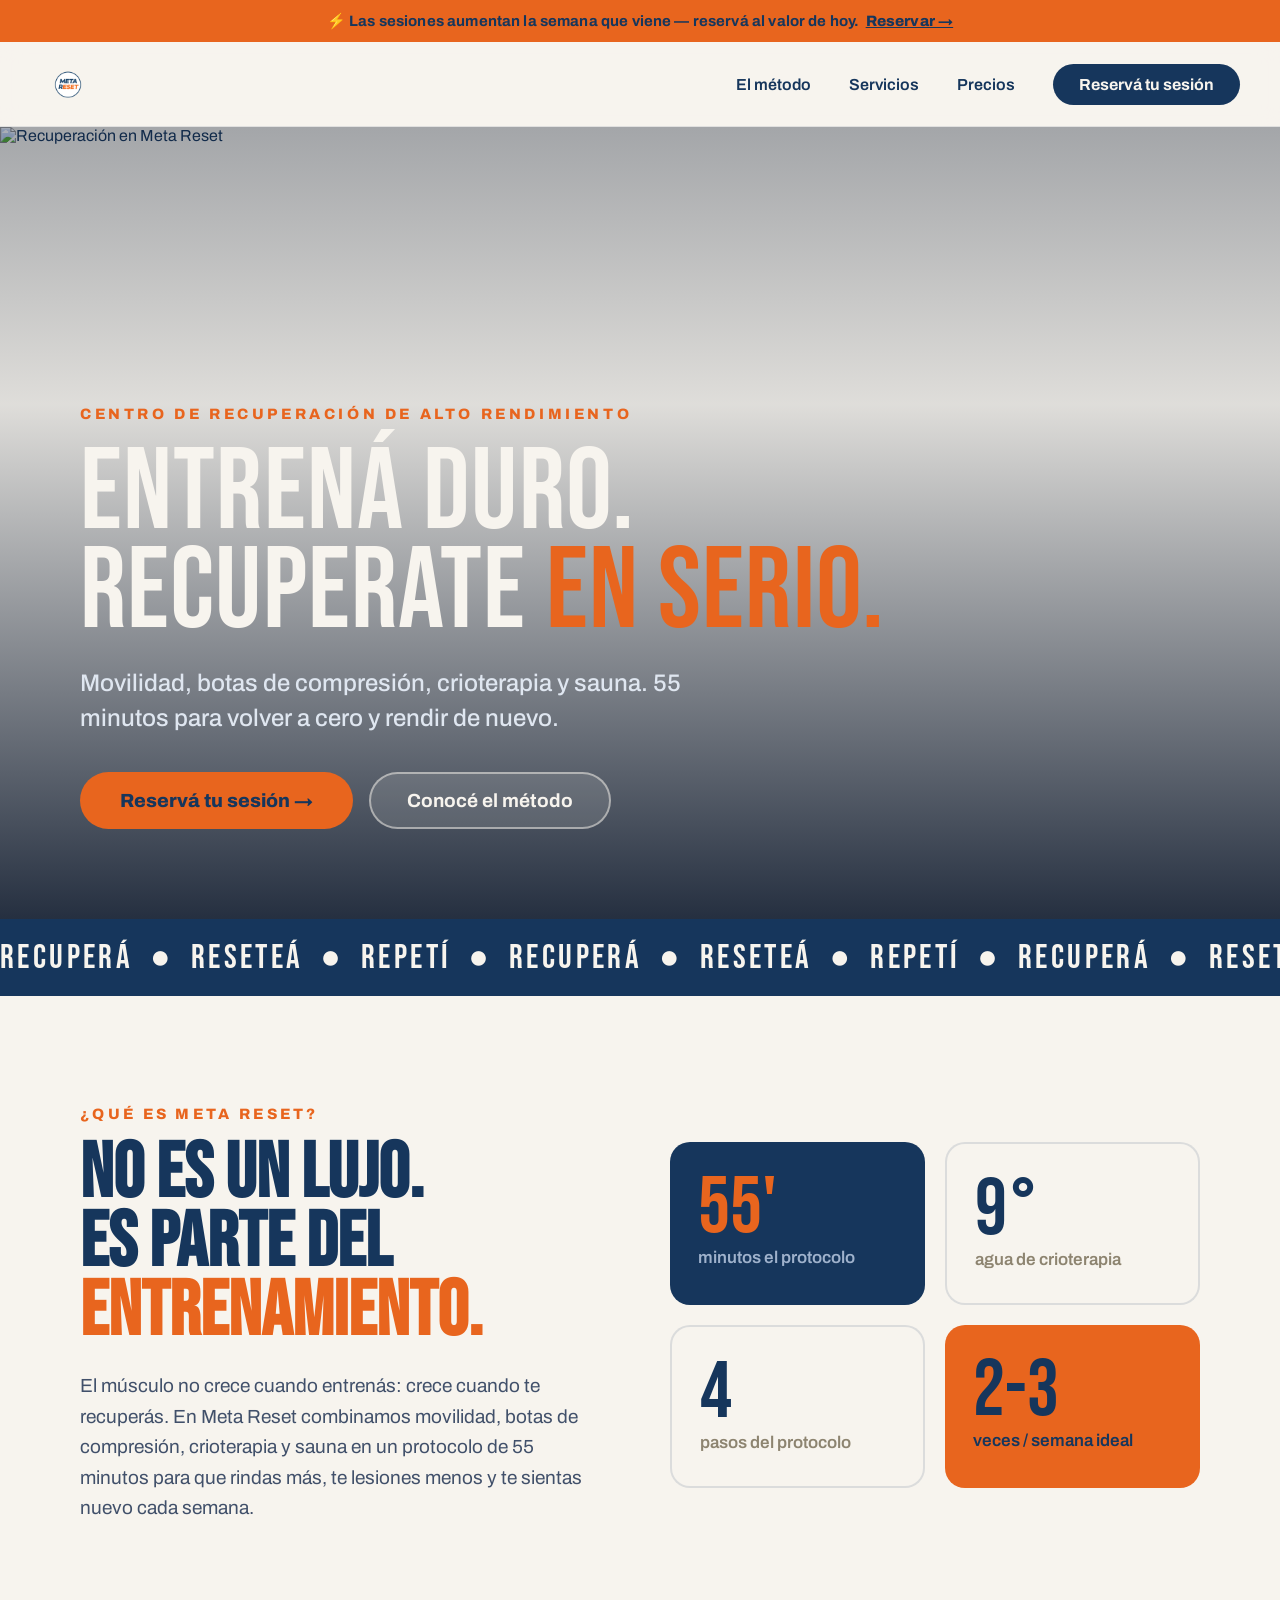
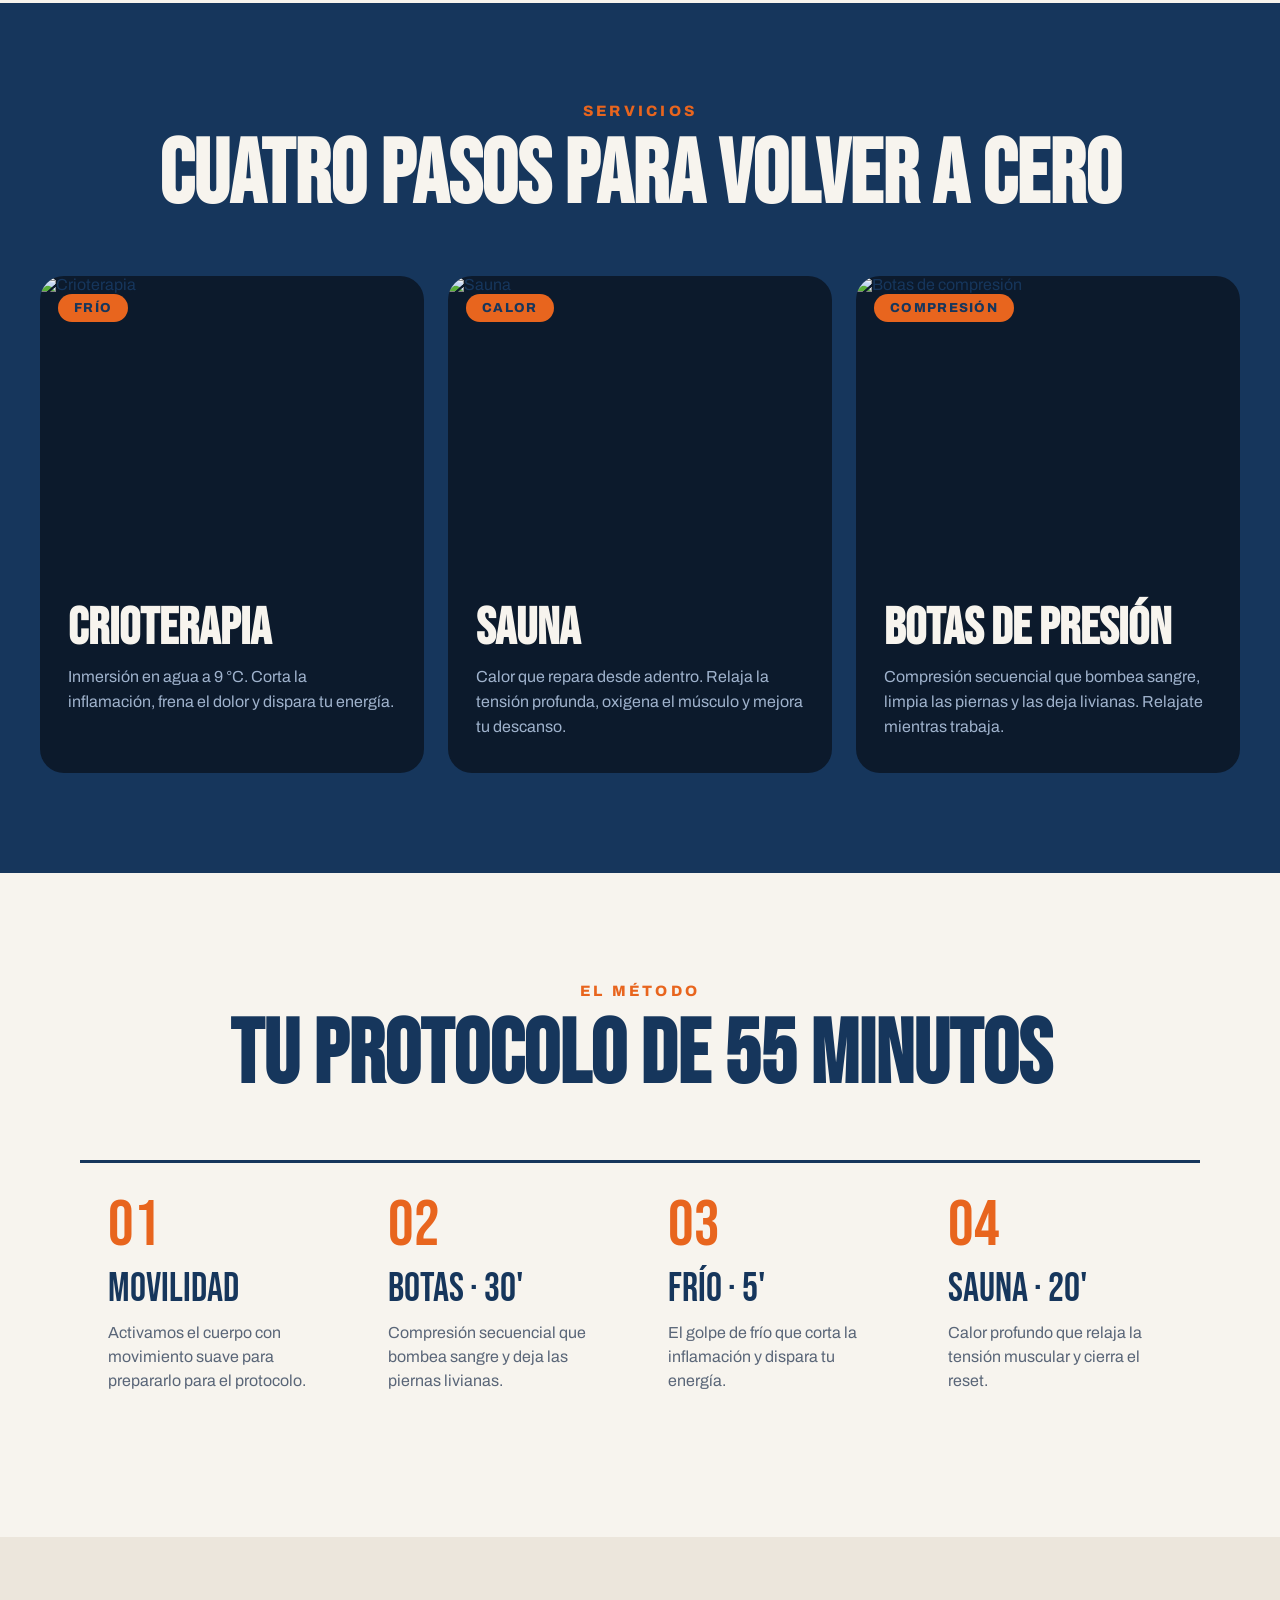
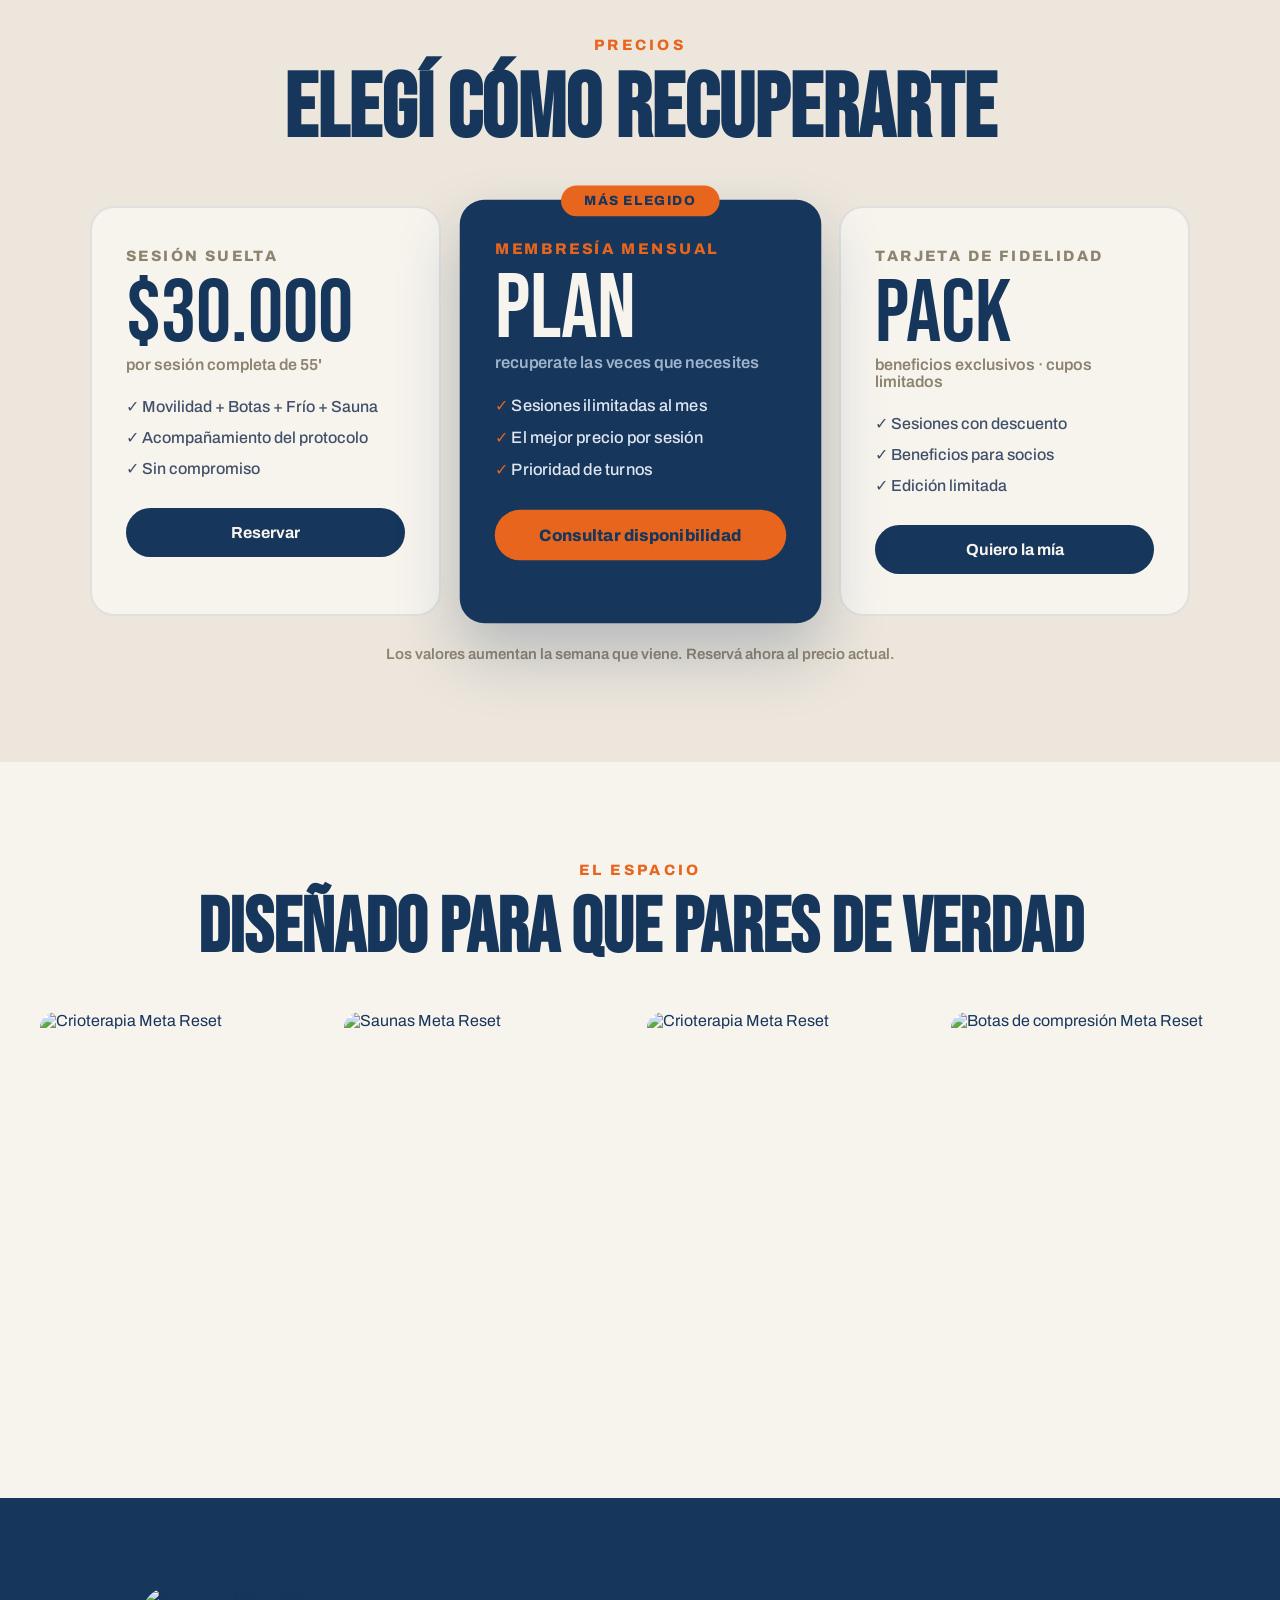
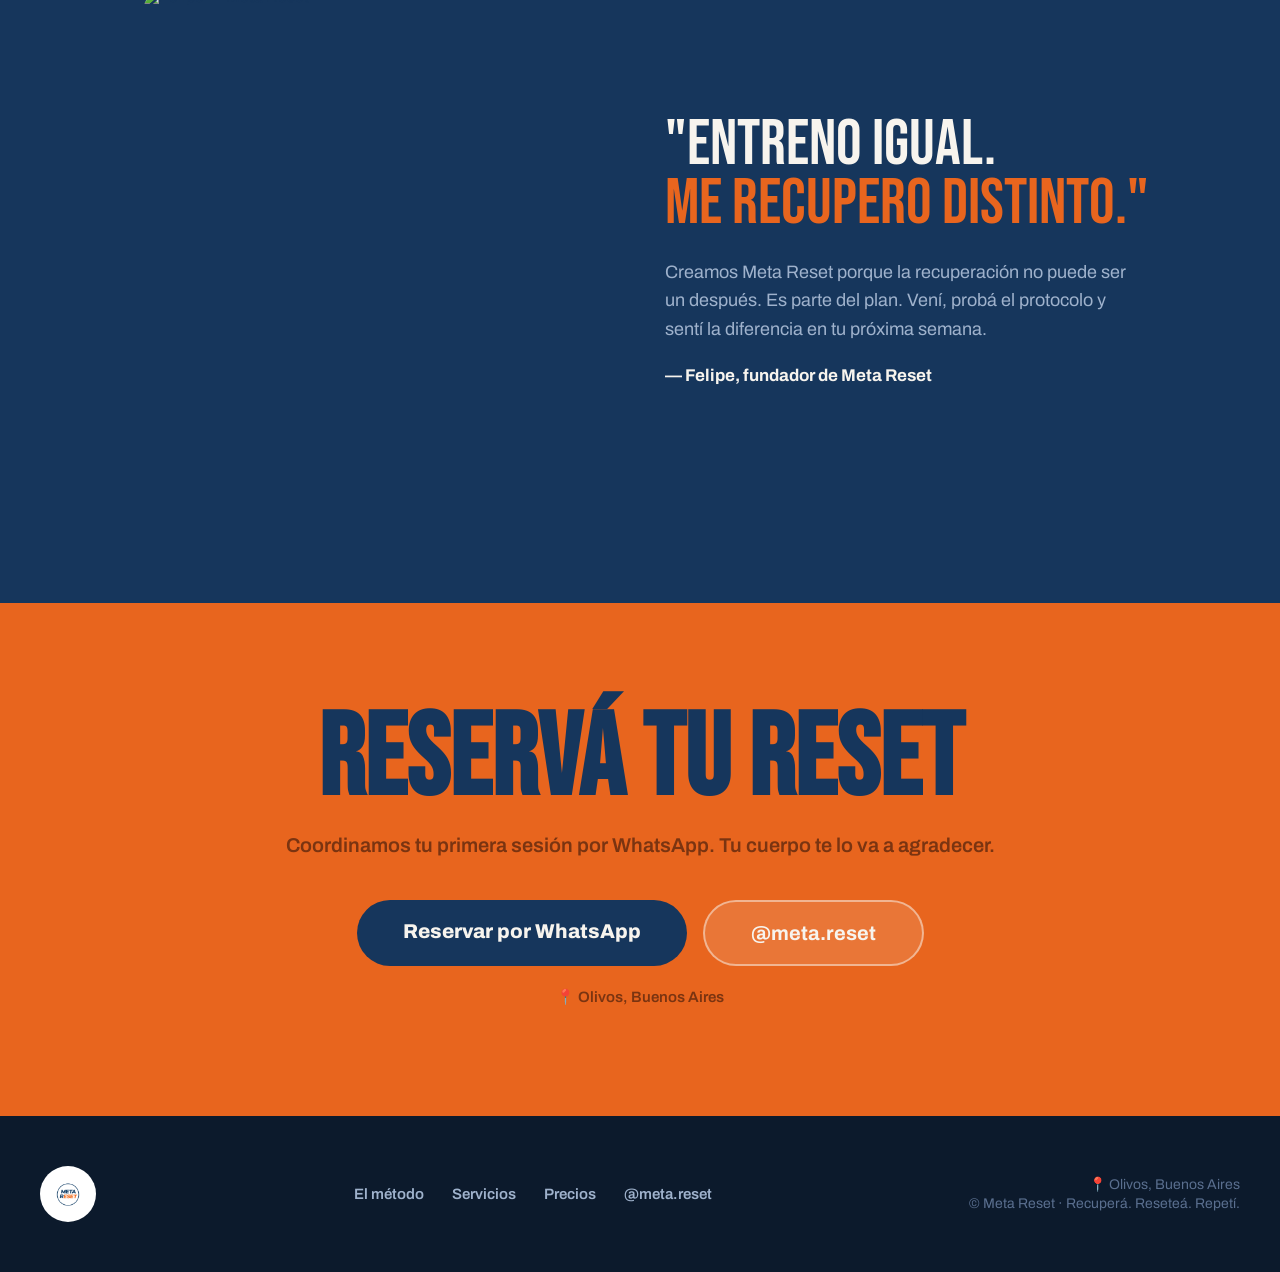
==== index.html @ edd4f505 "Update gallery to use espacio-1 through espacio-4 images Co-Authored-By: Claude Sonnet 4.6 <noreply@" ====
<!DOCTYPE html>
<html lang="es">
<head>
  <meta charset="utf-8">
  <meta name="viewport" content="width=device-width, initial-scale=1">

  <!-- ============================================================
       EDITAR: Título y descripción para Google / redes sociales
       ============================================================ -->
  <title>Meta Reset · Centro de Recuperación de Alto Rendimiento</title>
  <meta name="description" content="Movilidad, botas de compresión, crioterapia y sauna en un solo lugar. 55 minutos para volver a cero y rendir de nuevo.">

  <link rel="preconnect" href="https://fonts.googleapis.com">
  <link rel="preconnect" href="https://fonts.gstatic.com" crossorigin>
  <link href="https://fonts.googleapis.com/css2?family=Archivo:ital,wght@0,400;0,500;0,600;0,700;0,800;0,900;1,800&family=Bebas+Neue&display=swap" rel="stylesheet">
  <style>
    *, *::before, *::after { box-sizing: border-box; margin: 0; padding: 0; }
    html { scroll-behavior: smooth; }
    body {
      font-family: 'Archivo', sans-serif;
      background: #F7F4EE;
      color: #16365C;
      -webkit-font-smoothing: antialiased;
    }
    a { text-decoration: none; color: inherit; }
    ::selection { background: #E8651E; color: #fff; }

    @keyframes mr-marquee { from { transform: translateX(0) } to { transform: translateX(-50%) } }

    /* BANNER */
    .banner { background: #E8651E; color: #16365C; text-align: center; padding: 12px 20px; font-weight: 700; font-size: 15px; letter-spacing: .01em; }
    .banner a { text-decoration: underline; font-weight: 800; }
    .banner a:hover { opacity: .8; }

    /* NAV */
    nav { position: sticky; top: 0; z-index: 50; display: flex; align-items: center; justify-content: space-between; padding: 14px 40px; background: rgba(247,244,238,.92); backdrop-filter: blur(12px); -webkit-backdrop-filter: blur(12px); border-bottom: 1px solid rgba(22,54,92,.1); }
    .nav-logo { display: flex; align-items: center; gap: 12px; }
    .nav-logo img { height: 52px; width: 52px; object-fit: contain; }
    .nav-logo span { font-weight: 900; font-style: italic; font-size: 22px; letter-spacing: -.02em; }
    .nav-links { display: flex; align-items: center; gap: 38px; font-weight: 600; font-size: 16px; }
    .nav-links a { color: #16365C; transition: color .2s; }
    .nav-links a:hover { color: #E8651E; }
    .nav-cta { background: #16365C; color: #F7F4EE !important; padding: 12px 26px; border-radius: 999px; font-weight: 700; transition: background .2s, color .2s !important; }
    .nav-cta:hover { background: #E8651E !important; color: #16365C !important; }

    /* HERO */
    header#top { position: relative; min-height: 88vh; display: flex; align-items: flex-end; overflow: hidden; }
    .hero-img { position: absolute; inset: 0; width: 100%; height: 100%; object-fit: cover; object-position: center 30%; }
    .hero-overlay { position: absolute; inset: 0; background: linear-gradient(180deg, rgba(8,20,40,.35) 0%, rgba(8,20,40,.1) 35%, rgba(8,20,40,.88) 100%); }
    .hero-content { position: relative; z-index: 2; padding: 0 40px 90px; max-width: 1200px; margin: 0 auto; width: 100%; }
    .hero-eyebrow { display: inline-block; font-weight: 800; font-size: 15px; letter-spacing: .24em; text-transform: uppercase; color: #E8651E; margin-bottom: 22px; }
    .hero-h1 { font-family: 'Bebas Neue', sans-serif; font-size: clamp(64px, 9vw, 150px); line-height: .86; color: #F7F4EE; font-weight: 400; letter-spacing: .01em; }
    .hero-h1 span { color: #E8651E; }
    .hero-sub { font-size: clamp(18px, 2vw, 24px); color: #dfe6f0; font-weight: 500; max-width: 620px; margin-top: 24px; line-height: 1.45; }
    .hero-btns { display: flex; flex-wrap: wrap; gap: 16px; margin-top: 36px; }
    .btn-primary { background: #E8651E; color: #16365C; padding: 18px 40px; border-radius: 999px; font-weight: 800; font-size: 19px; transition: background .2s; }
    .btn-primary:hover { background: #F7F4EE; }
    .btn-ghost { background: rgba(247,244,238,.12); border: 2px solid rgba(247,244,238,.5); color: #F7F4EE; padding: 16px 36px; border-radius: 999px; font-weight: 700; font-size: 19px; transition: background .2s; }
    .btn-ghost:hover { background: rgba(247,244,238,.22); }

    /* MARQUEE */
    .marquee-wrap { background: #16365C; overflow: hidden; padding: 18px 0; }
    .marquee-track { display: flex; white-space: nowrap; animation: mr-marquee 24s linear infinite; width: max-content; }
    .marquee-track span { font-family: 'Bebas Neue', sans-serif; font-size: 34px; letter-spacing: .1em; color: #F7F4EE; }
    .marquee-dot { color: #E8651E; }

    /* INTRO */
    .intro { max-width: 1200px; margin: 0 auto; padding: 110px 40px 80px; }
    .intro-grid { display: grid; grid-template-columns: repeat(auto-fit, minmax(300px, 1fr)); gap: 60px; align-items: center; }
    .section-eyebrow { font-weight: 800; font-size: 15px; letter-spacing: .22em; text-transform: uppercase; color: #E8651E; margin-bottom: 18px; }
    .section-h2 { font-family: 'Bebas Neue', sans-serif; font-size: clamp(44px, 6vw, 86px); line-height: .9; color: #16365C; }
    .section-h2 span { color: #E8651E; }
    .intro p { font-size: 19px; line-height: 1.6; color: #41506a; margin-top: 24px; max-width: 520px; }
    .stats-grid { display: grid; grid-template-columns: 1fr 1fr; gap: 20px; }
    .stat { border-radius: 20px; padding: 34px 28px; }
    .stat-num { font-family: 'Bebas Neue', sans-serif; font-size: 80px; line-height: .8; }
    .stat-label { font-weight: 600; font-size: 17px; margin-top: 8px; }
    .stat-dark { background: #16365C; color: #F7F4EE; }
    .stat-dark .stat-num { color: #E8651E; }
    .stat-dark .stat-label { color: #9fb2cc; }
    .stat-light { background: #F7F4EE; border: 2px solid rgba(22,54,92,.12); }
    .stat-light .stat-num { color: #16365C; }
    .stat-light .stat-label { color: #8d8470; }
    .stat-orange { background: #E8651E; color: #16365C; }

    /* SERVICIOS */
    #vias { background: #16365C; padding: 100px 40px; }
    #vias .inner { max-width: 1200px; margin: 0 auto; }
    #vias .header { text-align: center; margin-bottom: 60px; }
    #vias h2 { font-family: 'Bebas Neue', sans-serif; font-size: clamp(48px, 7vw, 96px); line-height: .88; color: #F7F4EE; }
    .cards-grid { display: grid; grid-template-columns: repeat(auto-fit, minmax(290px, 1fr)); gap: 24px; }
    .service-card { background: #0c1a2c; border-radius: 24px; overflow: hidden; transition: transform .3s; }
    .service-card:hover { transform: translateY(-6px); }
    .card-img-wrap { height: 300px; position: relative; overflow: hidden; }
    .card-img-wrap img { width: 100%; height: 100%; object-fit: cover; object-position: center 25%; }
    .card-badge { position: absolute; top: 18px; left: 18px; background: #E8651E; color: #16365C; font-weight: 800; font-size: 13px; letter-spacing: .1em; padding: 7px 16px; border-radius: 999px; text-transform: uppercase; }
    .card-body { padding: 30px 28px 34px; }
    .card-body h3 { font-family: 'Bebas Neue', sans-serif; font-size: 52px; color: #F7F4EE; line-height: .9; }
    .card-body p { font-size: 16px; line-height: 1.55; color: #9fb2cc; margin-top: 12px; }

    /* MÉTODO */
    #metodo { max-width: 1200px; margin: 0 auto; padding: 110px 40px; }
    #metodo .header { text-align: center; margin-bottom: 64px; }
    #metodo h2 { font-family: 'Bebas Neue', sans-serif; font-size: clamp(48px, 7vw, 96px); line-height: .88; color: #16365C; }
    .steps { display: grid; grid-template-columns: repeat(auto-fit, minmax(230px, 1fr)); }
    .step { padding: 34px 28px; border-top: 3px solid #16365C; }
    .step-num { font-family: 'Bebas Neue', sans-serif; font-size: 64px; color: #E8651E; line-height: .9; }
    .step-name { font-family: 'Bebas Neue', sans-serif; font-size: 40px; color: #16365C; margin-top: 10px; }
    .step p { font-size: 16px; line-height: 1.5; color: #5a6678; margin-top: 8px; }

    /* PRECIOS */
    #precios { background: #ECE6DC; padding: 100px 40px; }
    #precios .inner { max-width: 1100px; margin: 0 auto; }
    #precios .header { text-align: center; margin-bottom: 56px; }
    #precios h2 { font-family: 'Bebas Neue', sans-serif; font-size: clamp(48px, 7vw, 90px); line-height: .88; color: #16365C; }
    .pricing-grid { display: grid; grid-template-columns: repeat(auto-fit, minmax(280px, 1fr)); gap: 24px; align-items: stretch; }
    .pricing-card { border-radius: 24px; padding: 40px 34px; display: flex; flex-direction: column; }
    .pricing-card.light { background: #F7F4EE; border: 2px solid rgba(22,54,92,.1); }
    .pricing-card.featured { background: #16365C; position: relative; transform: scale(1.03); box-shadow: 0 30px 60px rgba(22,54,92,.25); }
    .pricing-card.featured .badge-top { position: absolute; top: -14px; left: 50%; transform: translateX(-50%); background: #E8651E; color: #16365C; font-weight: 800; font-size: 13px; letter-spacing: .1em; padding: 8px 22px; border-radius: 999px; text-transform: uppercase; white-space: nowrap; }
    .plan-label { font-weight: 800; font-size: 15px; letter-spacing: .16em; text-transform: uppercase; }
    .plan-label.muted { color: #8d8470; }
    .plan-label.accent { color: #E8651E; }
    .plan-price { font-family: 'Bebas Neue', sans-serif; font-size: 88px; line-height: .85; margin-top: 14px; }
    .plan-price.dark { color: #16365C; }
    .plan-price.light-text { color: #F7F4EE; }
    .plan-sub { font-weight: 600; font-size: 16px; margin-top: 4px; }
    .plan-sub.muted { color: #8d8470; }
    .plan-sub.soft { color: #9fb2cc; }
    .plan-features { list-style: none; margin-top: 24px; display: flex; flex-direction: column; gap: 12px; font-size: 16px; font-weight: 500; }
    .plan-features.dark-list { color: #41506a; }
    .plan-features.light-list { color: #dfe6f0; }
    .plan-features .check { color: #E8651E; }
    .plan-btn { display: block; text-align: center; padding: 16px; border-radius: 999px; font-weight: 700; margin-top: 30px; transition: background .2s, color .2s; }
    .plan-btn.dark-btn { background: #16365C; color: #F7F4EE; }
    .plan-btn.dark-btn:hover { background: #E8651E; color: #16365C; }
    .plan-btn.orange-btn { background: #E8651E; color: #16365C; font-weight: 800; }
    .plan-btn.orange-btn:hover { background: #F7F4EE; }
    .pricing-note { text-align: center; font-weight: 600; font-size: 15px; color: #8d8470; margin-top: 30px; }

    /* GALERÍA */
    .gallery { max-width: 1280px; margin: 0 auto; padding: 100px 40px; }
    .gallery .header { text-align: center; margin-bottom: 48px; }
    .gallery h2 { font-family: 'Bebas Neue', sans-serif; font-size: clamp(44px, 6vw, 84px); line-height: .88; color: #16365C; }
    .gallery-grid { display: grid; grid-template-columns: repeat(auto-fit, minmax(220px, 1fr)); gap: 14px; }
    .gallery-grid img { width: 100%; aspect-ratio: 3/4; object-fit: cover; border-radius: 16px; }

    /* FOUNDER */
    .founder { background: #16365C; padding: 90px 40px; }
    .founder-inner { max-width: 1100px; margin: 0 auto; display: grid; grid-template-columns: repeat(auto-fit, minmax(280px, 1fr)); gap: 50px; align-items: center; }
    .founder-img { width: 100%; max-width: 420px; aspect-ratio: 4/5; object-fit: cover; border-radius: 24px; justify-self: center; }
    .founder-quote { font-family: 'Bebas Neue', sans-serif; font-size: clamp(40px, 5vw, 72px); line-height: .92; color: #F7F4EE; }
    .founder-quote span { color: #E8651E; }
    .founder-text { font-size: 18px; line-height: 1.6; color: #9fb2cc; margin-top: 24px; max-width: 480px; }
    .founder-name { font-weight: 700; font-size: 17px; color: #F7F4EE; margin-top: 22px; }

    /* CTA */
    #reservar { background: #E8651E; padding: 110px 40px; text-align: center; }
    .cta-inner { max-width: 820px; margin: 0 auto; }
    #reservar h2 { font-family: 'Bebas Neue', sans-serif; font-size: clamp(56px, 9vw, 130px); line-height: .84; color: #16365C; }
    .cta-sub { font-size: 20px; font-weight: 600; color: #7a3411; margin-top: 20px; line-height: 1.5; }
    .cta-btns { display: flex; flex-wrap: wrap; gap: 16px; justify-content: center; margin-top: 40px; }
    .btn-dark-big { background: #16365C; color: #F7F4EE; padding: 20px 46px; border-radius: 999px; font-weight: 800; font-size: 20px; transition: background .2s; }
    .btn-dark-big:hover { background: #0c1a2c; }

    /* FOOTER */
    footer { background: #0c1a2c; color: #9fb2cc; padding: 50px 40px; }
    .footer-inner { max-width: 1200px; margin: 0 auto; display: flex; flex-wrap: wrap; gap: 24px; align-items: center; justify-content: space-between; }
    .footer-logo { display: flex; align-items: center; gap: 12px; }
    .footer-logo img { height: 56px; width: 56px; object-fit: contain; }
    .footer-links { display: flex; gap: 28px; font-weight: 600; font-size: 15px; }
    .footer-links a { color: #9fb2cc; transition: color .2s; }
    .footer-links a:hover { color: #E8651E; }
    .footer-copy { font-size: 14px; color: #5a6f8f; }

    /* RESPONSIVE */
    @media (max-width: 768px) {
      nav { padding: 14px 20px; }
      .nav-links { gap: 16px; font-size: 14px; }
      .nav-links a:not(.nav-cta) { display: none; }
      .hero-content { padding: 0 20px 60px; }
      .intro { padding: 70px 20px 50px; }
      #vias, #precios, .founder, #reservar { padding: 70px 20px; }
      #metodo { padding: 70px 20px; }
      .gallery { padding: 70px 20px; }
      footer { padding: 40px 20px; }
      .pricing-card.featured { transform: none; }
    }
  </style>
</head>
<body>

  <!-- ============================================================
  BANNER SUPERIOR
  Para ocultar este banner: borrá las 4 líneas de abajo (del div al /div)
  ============================================================ -->
  <div class="banner">
    <!-- EDITAR: texto del banner -->
    ⚡ Las sesiones aumentan la semana que viene — reservá al valor de hoy.&nbsp;
    <a href="#reservar">Reservar →</a>
  </div>


  <!-- ============================================================
  BARRA DE NAVEGACIÓN
  ============================================================ -->
  <nav>
    <a href="#top" class="nav-logo">
      <!-- EDITAR: logo → reemplazá "assets/logo-real.png" con la ruta a tu imagen -->
      <img src="assets/logo-real.png" alt="Meta Reset" style="height:56px;width:56px;object-fit:contain;">
    </a>
    <div class="nav-links">
      <!-- EDITAR: links del menú -->
      <a href="#metodo">El método</a>
      <a href="#vias">Servicios</a>
      <a href="#precios">Precios</a>
      <a href="#reservar" class="nav-cta">Reservá tu sesión</a>
    </div>
  </nav>


  <!-- ============================================================
  HERO (sección principal con imagen de fondo)
  ============================================================ -->
  <header id="top">
    <!-- EDITAR: imagen de fondo del hero → reemplazá "assets/felipe-hero.jpg" -->
    <img class="hero-img" src="assets/felipe-hero.jpg" alt="Recuperación en Meta Reset">
    <div class="hero-overlay"></div>
    <div class="hero-content">
      <!-- EDITAR: textos del hero -->
      <div class="hero-eyebrow">Centro de recuperación de alto rendimiento</div>
      <h1 class="hero-h1">Entrená duro.<br>Recuperate <span>en serio.</span></h1>
      <p class="hero-sub">Movilidad, botas de compresión, crioterapia y sauna. 55 minutos para volver a cero y rendir de nuevo.</p>
      <div class="hero-btns">
        <!-- EDITAR: textos de los botones -->
        <a href="#reservar" class="btn-primary">Reservá tu sesión →</a>
        <a href="#metodo" class="btn-ghost">Conocé el método</a>
      </div>
    </div>
  </header>


  <!-- ============================================================
  MARQUEE (banda animada de texto)
  EDITAR: cambiá las palabras que se repiten en ambas líneas <span>
  ============================================================ -->
  <div class="marquee-wrap">
    <div class="marquee-track">
      <span>RECUPERÁ&nbsp;&nbsp;<span class="marquee-dot">●</span>&nbsp;&nbsp;RESETEÁ&nbsp;&nbsp;<span class="marquee-dot">●</span>&nbsp;&nbsp;REPETÍ&nbsp;&nbsp;<span class="marquee-dot">●</span>&nbsp;&nbsp;RECUPERÁ&nbsp;&nbsp;<span class="marquee-dot">●</span>&nbsp;&nbsp;RESETEÁ&nbsp;&nbsp;<span class="marquee-dot">●</span>&nbsp;&nbsp;REPETÍ&nbsp;&nbsp;<span class="marquee-dot">●</span>&nbsp;&nbsp;</span>
      <span>RECUPERÁ&nbsp;&nbsp;<span class="marquee-dot">●</span>&nbsp;&nbsp;RESETEÁ&nbsp;&nbsp;<span class="marquee-dot">●</span>&nbsp;&nbsp;REPETÍ&nbsp;&nbsp;<span class="marquee-dot">●</span>&nbsp;&nbsp;RECUPERÁ&nbsp;&nbsp;<span class="marquee-dot">●</span>&nbsp;&nbsp;RESETEÁ&nbsp;&nbsp;<span class="marquee-dot">●</span>&nbsp;&nbsp;REPETÍ&nbsp;&nbsp;<span class="marquee-dot">●</span>&nbsp;&nbsp;</span>
    </div>
  </div>


  <!-- ============================================================
  INTRO — ¿Qué es Meta Reset? + estadísticas
  ============================================================ -->
  <section class="intro">
    <div class="intro-grid">
      <div>
        <!-- EDITAR: texto de la sección intro -->
        <div class="section-eyebrow">¿Qué es Meta Reset?</div>
        <h2 class="section-h2">No es un lujo.<br>Es parte del <span>entrenamiento.</span></h2>
        <p>El músculo no crece cuando entrenás: crece cuando te recuperás. En Meta Reset combinamos movilidad, botas de compresión, crioterapia y sauna en un protocolo de 55 minutos para que rindas más, te lesiones menos y te sientas nuevo cada semana.</p>
      </div>
      <div class="stats-grid">
        <!-- EDITAR: los 4 cuadros de estadísticas (número + etiqueta) -->
        <div class="stat stat-dark">
          <div class="stat-num">55'</div>
          <div class="stat-label">minutos el protocolo</div>
        </div>
        <div class="stat stat-light">
          <div class="stat-num">9°</div>
          <div class="stat-label">agua de crioterapia</div>
        </div>
        <div class="stat stat-light">
          <div class="stat-num">4</div>
          <div class="stat-label">pasos del protocolo</div>
        </div>
        <div class="stat stat-orange">
          <div class="stat-num">2-3</div>
          <div class="stat-label">veces / semana ideal</div>
        </div>
      </div>
    </div>
  </section>


  <!-- ============================================================
  SERVICIOS — Las 3 vías
  ============================================================ -->
  <section id="vias">
    <div class="inner">
      <div class="header">
        <!-- EDITAR: título de la sección -->
        <div class="section-eyebrow">Servicios</div>
        <h2>Cuatro pasos para volver a cero</h2>
      </div>
      <div class="cards-grid">

        <!-- TARJETA 1 — Frío -->
        <div class="service-card">
          <div class="card-img-wrap">
            <!-- EDITAR: imagen → reemplazá "assets/felipe-crio.jpg" -->
            <img src="assets/felipe-crio.jpg" alt="Crioterapia">
            <!-- EDITAR: etiqueta de color sobre la imagen -->
            <span class="card-badge">Frío</span>
          </div>
          <div class="card-body">
            <!-- EDITAR: título y descripción -->
            <h3>Crioterapia</h3>
            <p>Inmersión en agua a 9 °C. Corta la inflamación, frena el dolor y dispara tu energía.</p>
          </div>
        </div>

        <!-- TARJETA 2 — Calor -->
        <div class="service-card">
          <div class="card-img-wrap">
            <!-- EDITAR: imagen → reemplazá "assets/sauna.jpg" -->
            <img src="assets/sauna.jpg" alt="Sauna" style="object-position:center;">
            <span class="card-badge">Calor</span>
          </div>
          <div class="card-body">
            <!-- EDITAR: título y descripción -->
            <h3>Sauna</h3>
            <p>Calor que repara desde adentro. Relaja la tensión profunda, oxigena el músculo y mejora tu descanso.</p>
          </div>
        </div>

        <!-- TARJETA 3 — Compresión -->
        <div class="service-card">
          <div class="card-img-wrap">
            <!-- EDITAR: imagen → reemplazá "assets/compresion.jpg" -->
            <img src="assets/compresion.jpg" alt="Botas de compresión" style="object-position:center;">
            <span class="card-badge">Compresión</span>
          </div>
          <div class="card-body">
            <!-- EDITAR: título y descripción -->
            <h3>Botas de presión</h3>
            <p>Compresión secuencial que bombea sangre, limpia las piernas y las deja livianas. Relajate mientras trabaja.</p>
          </div>
        </div>

      </div>
    </div>
  </section>


  <!-- ============================================================
  MÉTODO — Protocolo de 55 minutos
  ============================================================ -->
  <section id="metodo">
    <div class="header">
      <!-- EDITAR: título -->
      <div class="section-eyebrow">El método</div>
      <h2>Tu protocolo de 55 minutos</h2>
    </div>
    <div class="steps">

      <!-- EDITAR: cada paso (número, nombre, descripción) -->
      <div class="step">
        <div class="step-num">01</div>
        <div class="step-name">Movilidad</div>
        <p>Activamos el cuerpo con movimiento suave para prepararlo para el protocolo.</p>
      </div>
      <div class="step">
        <div class="step-num">02</div>
        <div class="step-name">Botas · 30'</div>
        <p>Compresión secuencial que bombea sangre y deja las piernas livianas.</p>
      </div>
      <div class="step">
        <div class="step-num">03</div>
        <div class="step-name">Frío · 5'</div>
        <p>El golpe de frío que corta la inflamación y dispara tu energía.</p>
      </div>
      <div class="step">
        <div class="step-num">04</div>
        <div class="step-name">Sauna · 20'</div>
        <p>Calor profundo que relaja la tensión muscular y cierra el reset.</p>
      </div>

    </div>
  </section>


  <!-- ============================================================
  PRECIOS
  ============================================================ -->
  <section id="precios">
    <div class="inner">
      <div class="header">
        <!-- EDITAR: título -->
        <div class="section-eyebrow">Precios</div>
        <h2>Elegí cómo recuperarte</h2>
      </div>
      <div class="pricing-grid">

        <!-- PLAN 1 — Sesión suelta -->
        <div class="pricing-card light">
          <!-- EDITAR: nombre, precio, subtítulo, beneficios, texto del botón -->
          <div class="plan-label muted">Sesión suelta</div>
          <div class="plan-price dark">$30.000</div>
          <div class="plan-sub muted">por sesión completa de 55'</div>
          <ul class="plan-features dark-list">
            <li>✓ Movilidad + Botas + Frío + Sauna</li>
            <li>✓ Acompañamiento del protocolo</li>
            <li>✓ Sin compromiso</li>
          </ul>
          <a href="#reservar" class="plan-btn dark-btn">Reservar</a>
        </div>

        <!-- PLAN 2 — Membresía (DESTACADO) -->
        <div class="pricing-card featured">
          <!-- EDITAR: etiqueta superior -->
          <span class="badge-top">Más elegido</span>
          <!-- EDITAR: nombre, precio, subtítulo, beneficios, texto del botón -->
          <div class="plan-label accent">Membresía mensual</div>
          <div class="plan-price light-text">Plan</div>
          <div class="plan-sub soft">recuperate las veces que necesites</div>
          <ul class="plan-features light-list">
            <li><span class="check">✓</span> Sesiones ilimitadas al mes</li>
            <li><span class="check">✓</span> El mejor precio por sesión</li>
            <li><span class="check">✓</span> Prioridad de turnos</li>
          </ul>
          <a href="#reservar" class="plan-btn orange-btn">Consultar disponibilidad</a>
        </div>

        <!-- PLAN 3 — Tarjeta de fidelidad -->
        <div class="pricing-card light">
          <!-- EDITAR: nombre, precio, subtítulo, beneficios, texto del botón -->
          <div class="plan-label muted">Tarjeta de fidelidad</div>
          <div class="plan-price dark">Pack</div>
          <div class="plan-sub muted">beneficios exclusivos · cupos limitados</div>
          <ul class="plan-features dark-list">
            <li>✓ Sesiones con descuento</li>
            <li>✓ Beneficios para socios</li>
            <li>✓ Edición limitada</li>
          </ul>
          <a href="#reservar" class="plan-btn dark-btn">Quiero la mía</a>
        </div>

      </div>
      <!-- EDITAR: nota al pie de precios -->
      <p class="pricing-note">Los valores aumentan la semana que viene. Reservá ahora al precio actual.</p>
    </div>
  </section>


  <!-- ============================================================
  GALERÍA DE FOTOS
  EDITAR: reemplazá cada "assets/nombre.jpg" con tus imágenes
  Podés agregar o quitar <img> según la cantidad de fotos que tengas
  ============================================================ -->
  <section class="gallery">
    <div class="header">
      <!-- EDITAR: título -->
      <div class="section-eyebrow">El espacio</div>
      <h2>Diseñado para que pares de verdad</h2>
    </div>
    <div class="gallery-grid">
      <img src="assets/espacio-1.jpg" alt="Crioterapia Meta Reset">
      <img src="assets/espacio-2.jpg" alt="Saunas Meta Reset">
      <img src="assets/espacio-3.jpg" alt="Crioterapia Meta Reset">
      <img src="assets/espacio-4.jpg" alt="Botas de compresión Meta Reset">
    </div>
  </section>


  <!-- ============================================================
  SECCIÓN FOUNDER — Foto + cita
  ============================================================ -->
  <section class="founder">
    <div class="founder-inner">
      <!-- EDITAR: imagen del founder → reemplazá "assets/felipe-portrait.jpg" -->
      <img class="founder-img" src="assets/felipe-portrait.jpg" alt="Felipe — Meta Reset">
      <div>
        <!-- EDITAR: cita, párrafo y nombre -->
        <div class="founder-quote">"Entreno igual.<br><span>Me recupero distinto."</span></div>
        <p class="founder-text">Creamos Meta Reset porque la recuperación no puede ser un después. Es parte del plan. Vení, probá el protocolo y sentí la diferencia en tu próxima semana.</p>
        <div class="founder-name">— Felipe, fundador de Meta Reset</div>
      </div>
    </div>
  </section>


  <!-- ============================================================
  CTA FINAL — Reservar
  ============================================================ -->
  <section id="reservar">
    <div class="cta-inner">
      <!-- EDITAR: título y subtítulo -->
      <h2>Reservá tu reset</h2>
      <p class="cta-sub">Coordinamos tu primera sesión por WhatsApp. Tu cuerpo te lo va a agradecer.</p>
      <div class="cta-btns">
        <!-- EDITAR: link de WhatsApp → reemplazá el número si cambia -->
        <a href="https://wa.me/5491125989033" target="_blank" rel="noopener" class="btn-dark-big">Reservar por WhatsApp</a>
        <!-- EDITAR: link de Instagram -->
        <a href="https://instagram.com/meta.reset" target="_blank" rel="noopener" class="btn-ghost" style="padding:20px 46px;font-size:20px;">@meta.reset</a>
      </div>
      <!-- EDITAR: ubicación -->
      <p style="margin-top:22px;font-size:15px;font-weight:600;color:#7a3411;">📍 Olivos, Buenos Aires</p>
    </div>
  </section>


  <!-- ============================================================
  FOOTER
  ============================================================ -->
  <footer>
    <div class="footer-inner">
      <div class="footer-logo">
        <!-- EDITAR: logo del footer → mismo archivo que el nav -->
        <img src="assets/logo-real.png" alt="Meta Reset" style="height:56px;width:56px;object-fit:contain;background:#fff;border-radius:50%;padding:4px;">
      </div>
      <div class="footer-links">
        <!-- EDITAR: links del footer -->
        <a href="#metodo">El método</a>
        <a href="#vias">Servicios</a>
        <a href="#precios">Precios</a>
        <a href="https://instagram.com/meta.reset" target="_blank" rel="noopener">@meta.reset</a>
      </div>
      <div style="text-align:right;">
        <!-- EDITAR: texto del footer -->
        <div class="footer-copy">📍 Olivos, Buenos Aires</div>
        <div class="footer-copy" style="margin-top:4px;">© Meta Reset · Recuperá. Reseteá. Repetí.</div>
      </div>
    </div>
  </footer>

</body>
</html>
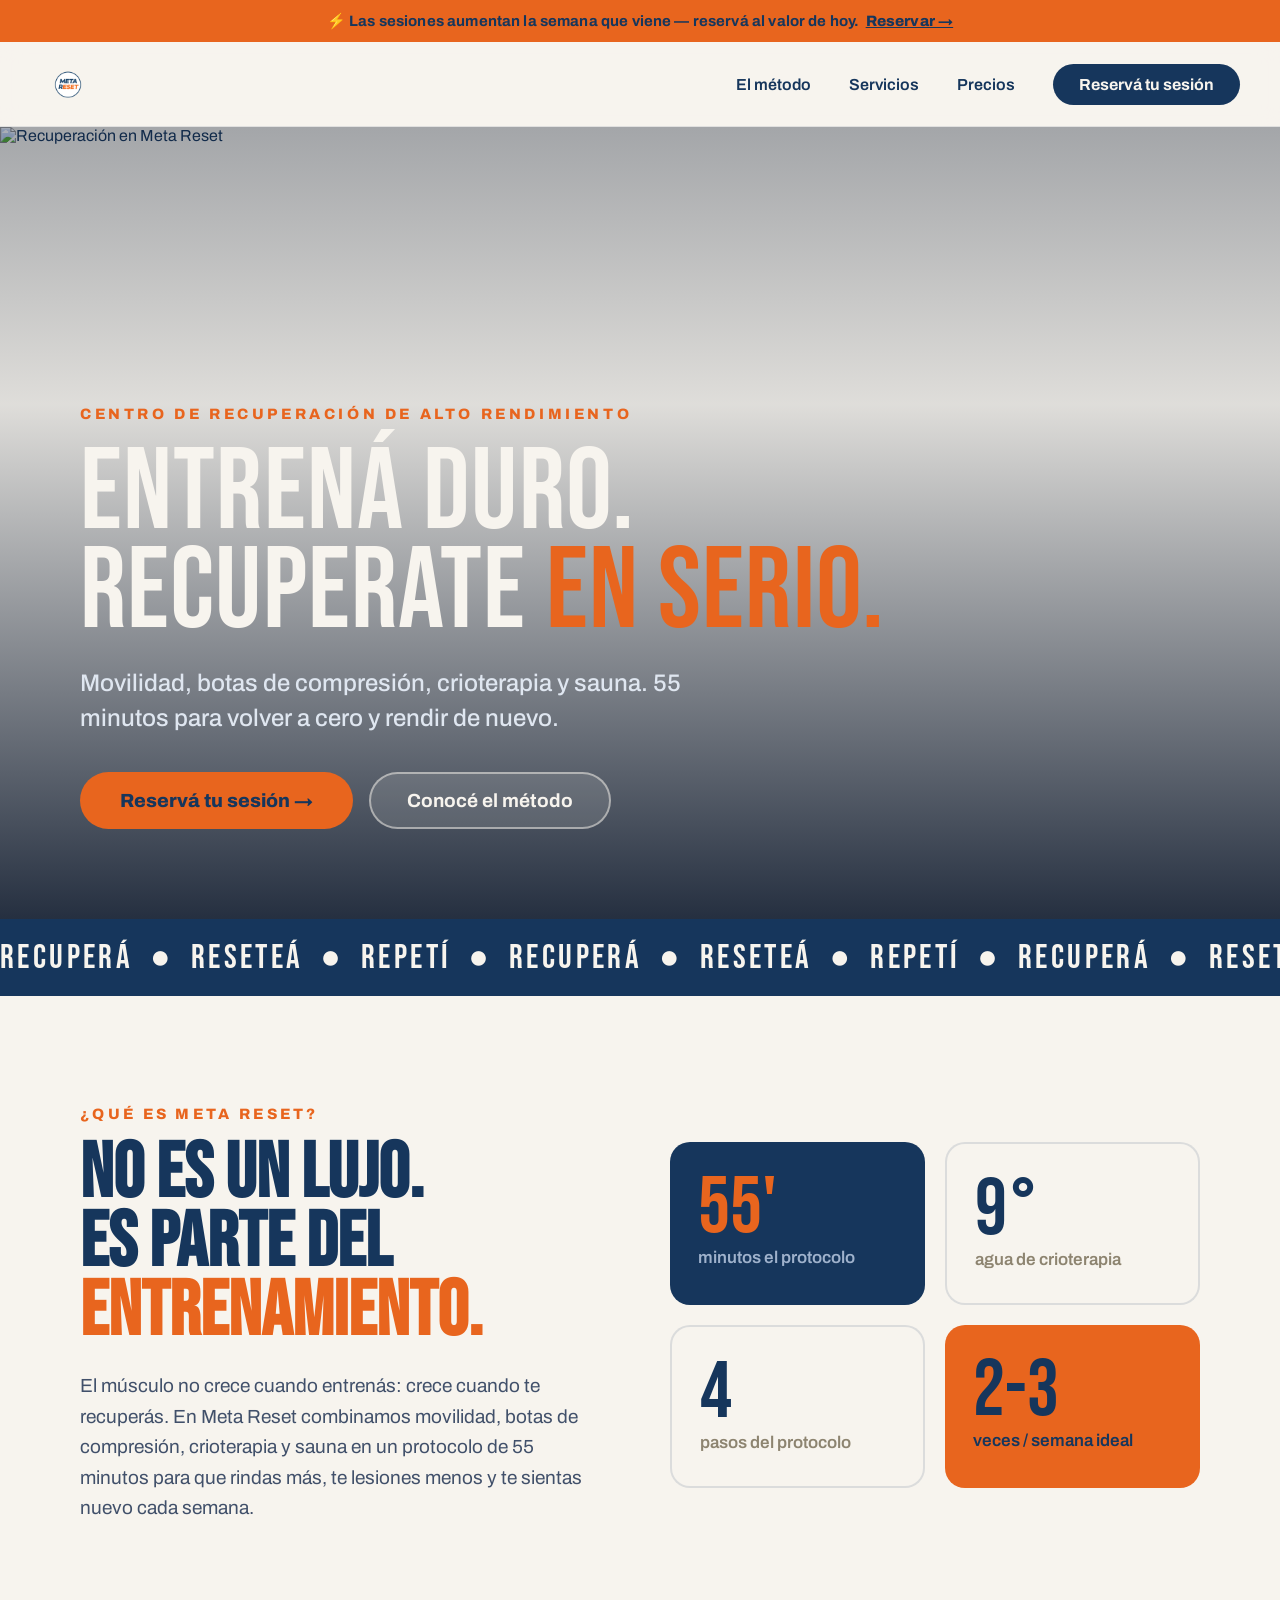
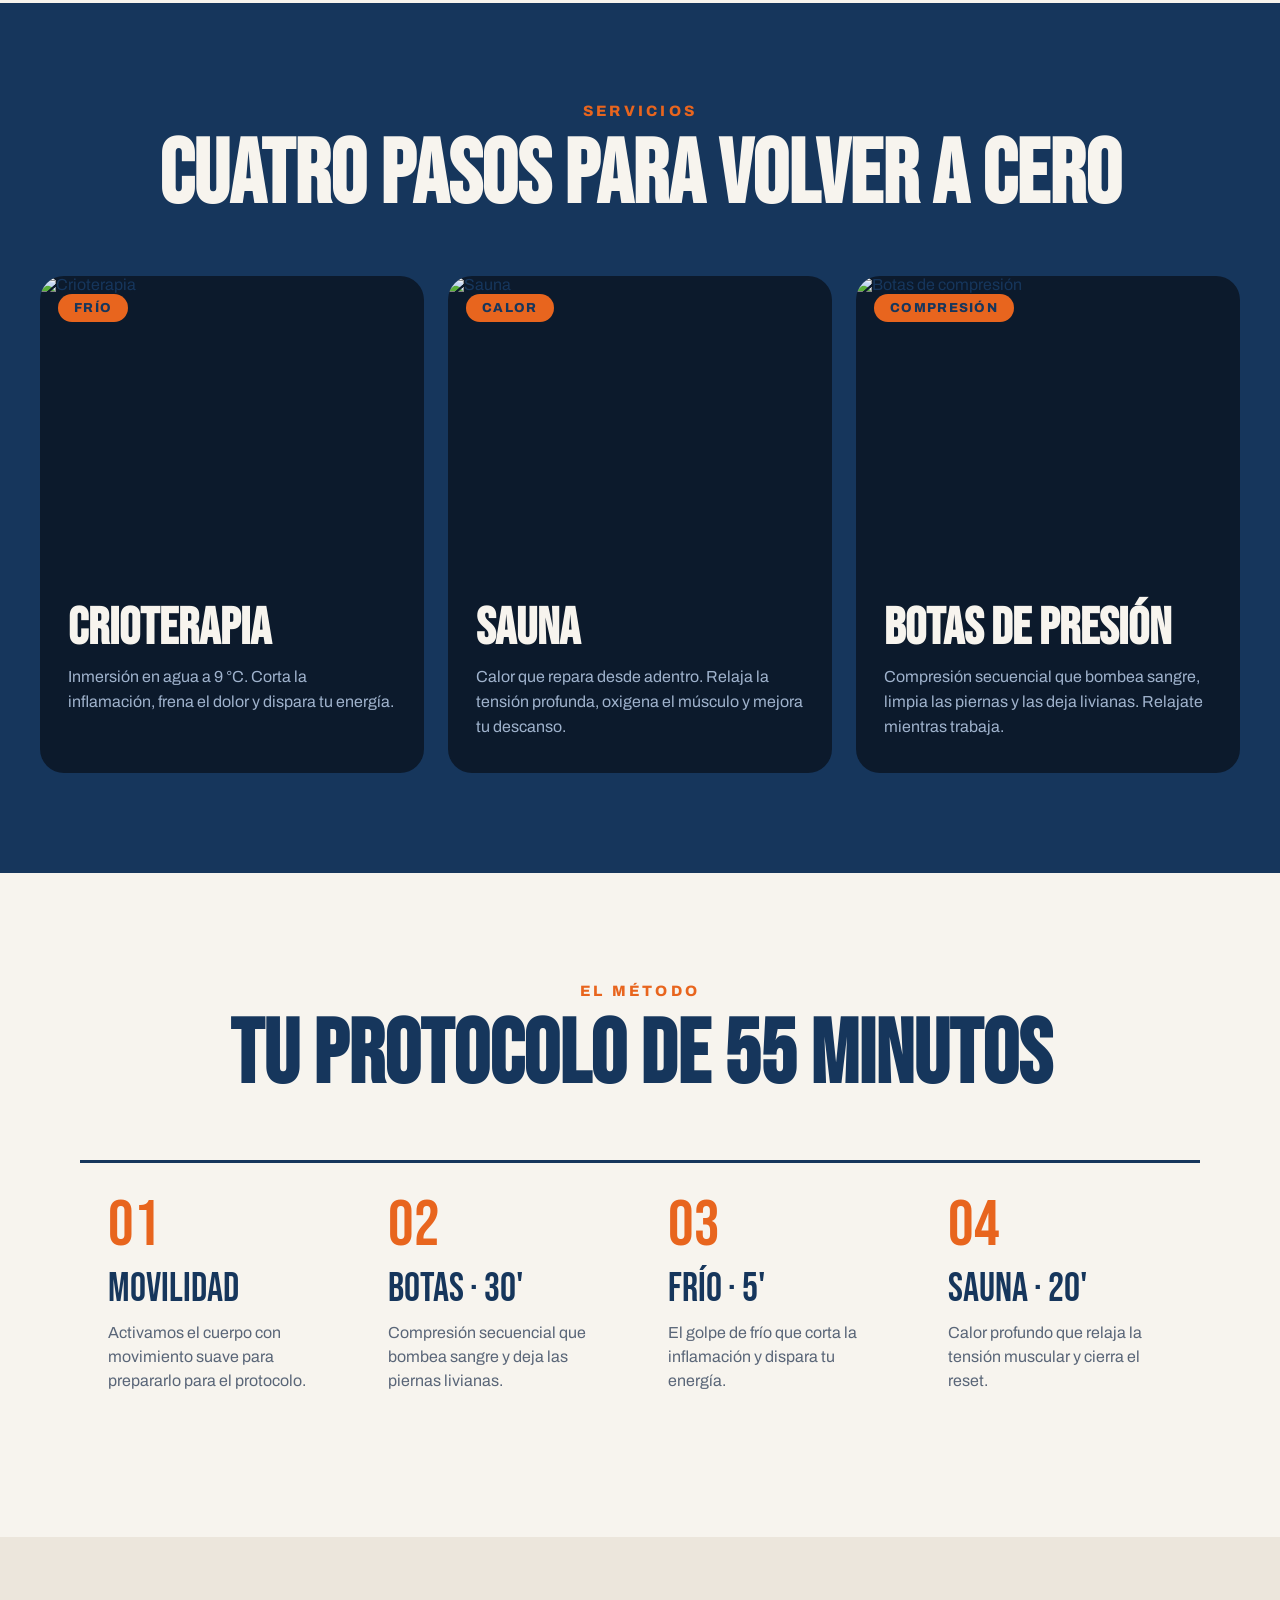
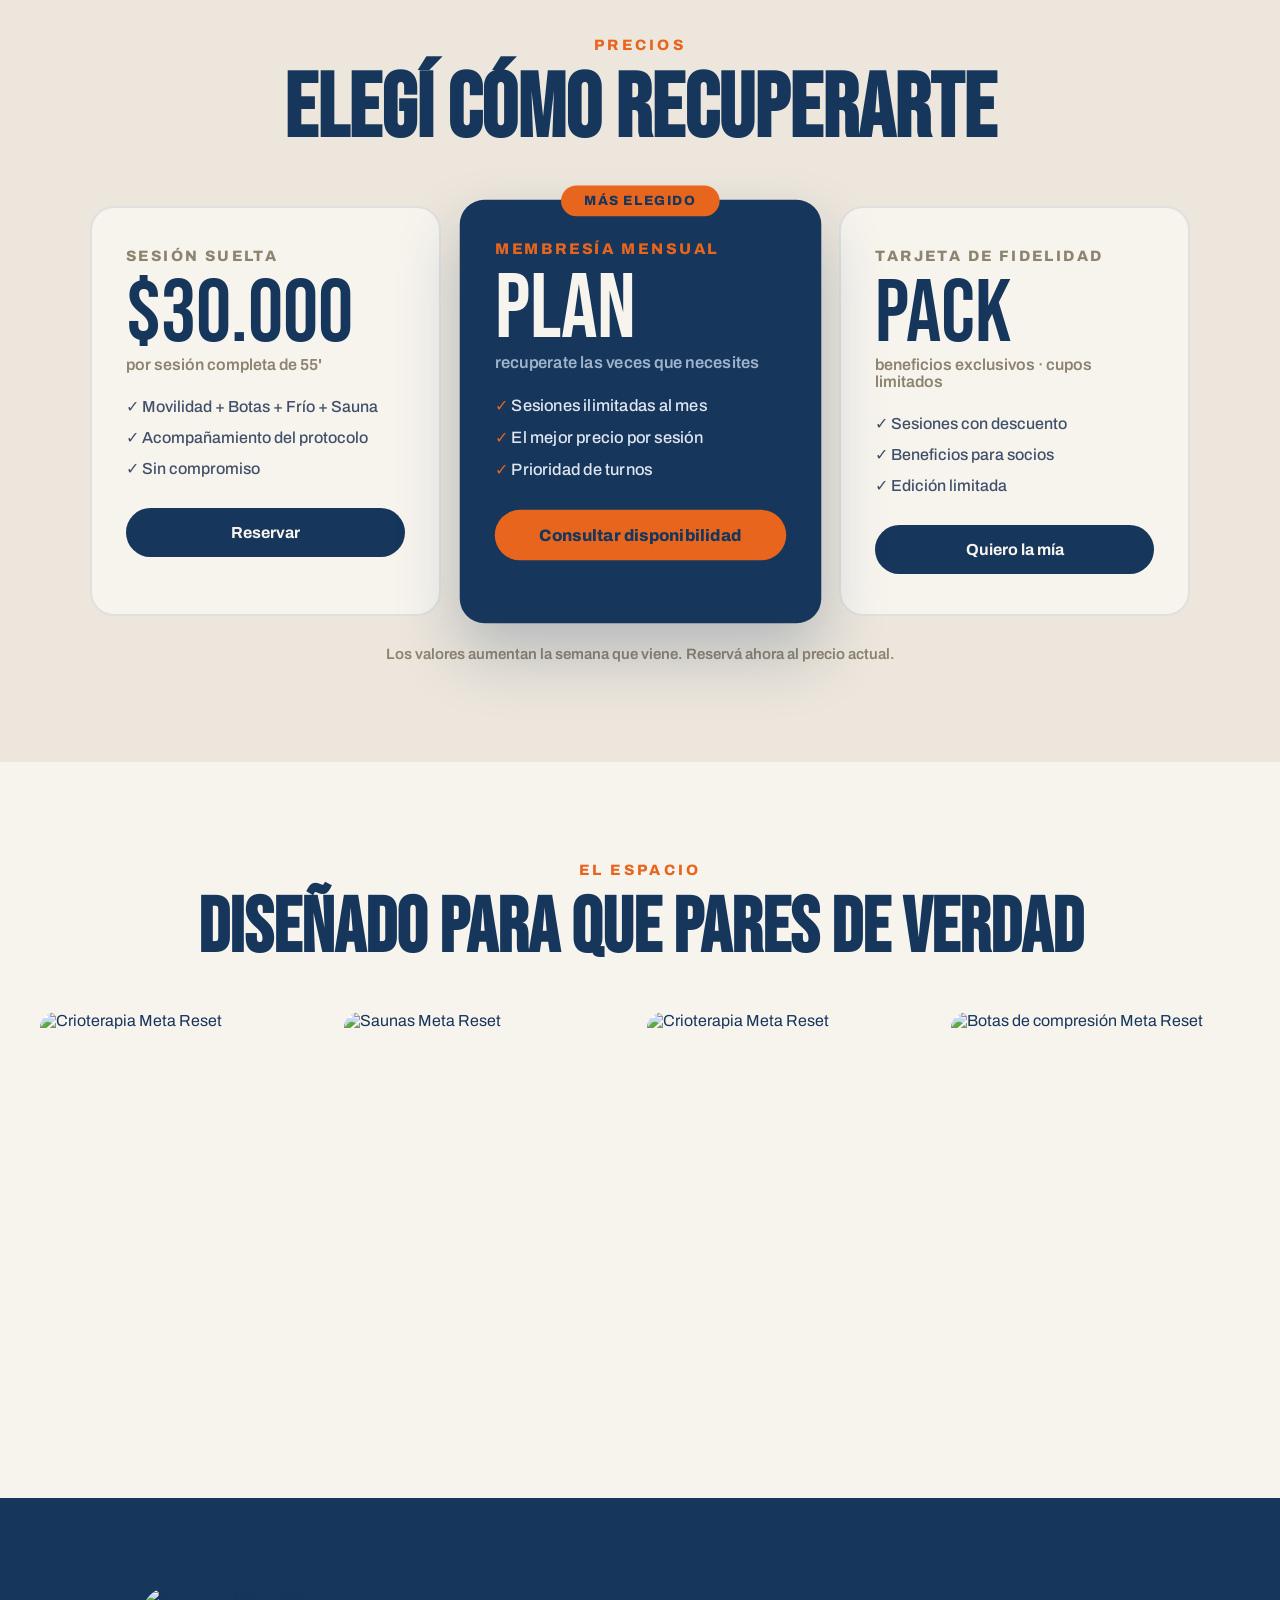
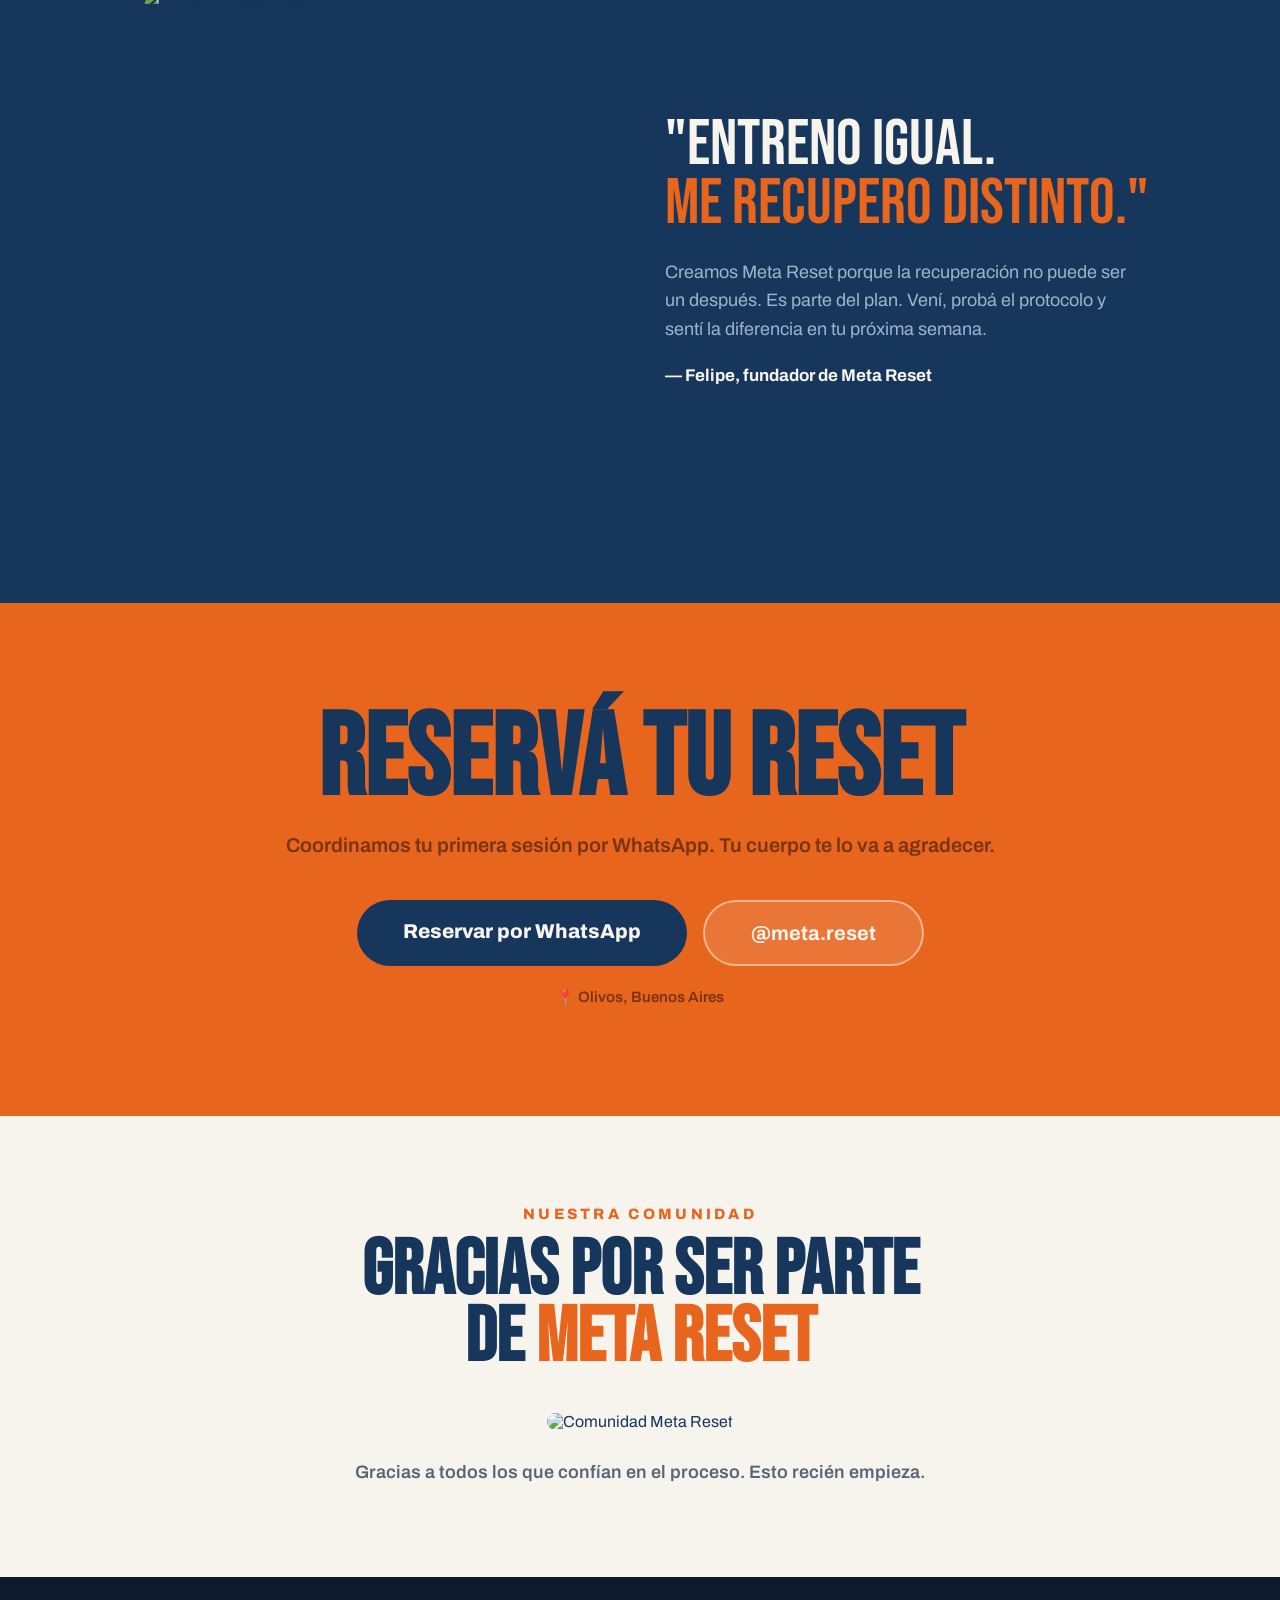
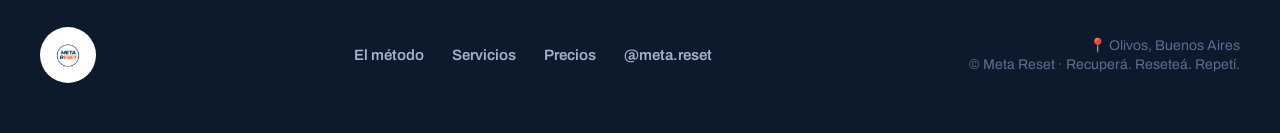
==== commit ef1adab9: "Add community thank-you section with group photo before footer Co-Authored-By: Claude Sonnet 4.6 <no" ====
--- a/index.html
+++ b/index.html
@@ -504,6 +504,21 @@
 
 
   <!-- ============================================================
+  SECCIÓN COMUNIDAD — Foto grupal con agradecimiento
+  EDITAR: imagen → reemplazá "assets/comunidad.jpg"
+  EDITAR: texto de agradecimiento abajo de la foto
+  ============================================================ -->
+  <section style="background:#F7F4EE;padding:90px 40px;text-align:center;">
+    <div style="max-width:1100px;margin:0 auto;">
+      <div class="section-eyebrow" style="margin-bottom:16px;">Nuestra comunidad</div>
+      <h2 style="font-family:'Bebas Neue',sans-serif;font-size:clamp(44px,6vw,84px);line-height:.88;color:#16365C;margin-bottom:40px;">Gracias por ser parte<br>de <span style="color:#E8651E;">Meta Reset</span></h2>
+      <img src="assets/comunidad.jpg" alt="Comunidad Meta Reset" style="width:100%;max-width:960px;border-radius:24px;object-fit:cover;">
+      <p style="font-size:18px;font-weight:600;color:#5a6678;margin-top:28px;max-width:600px;margin-left:auto;margin-right:auto;line-height:1.6;">Gracias a todos los que confían en el proceso. Esto recién empieza.</p>
+    </div>
+  </section>
+
+
+  <!-- ============================================================
   FOOTER
   ============================================================ -->
   <footer>
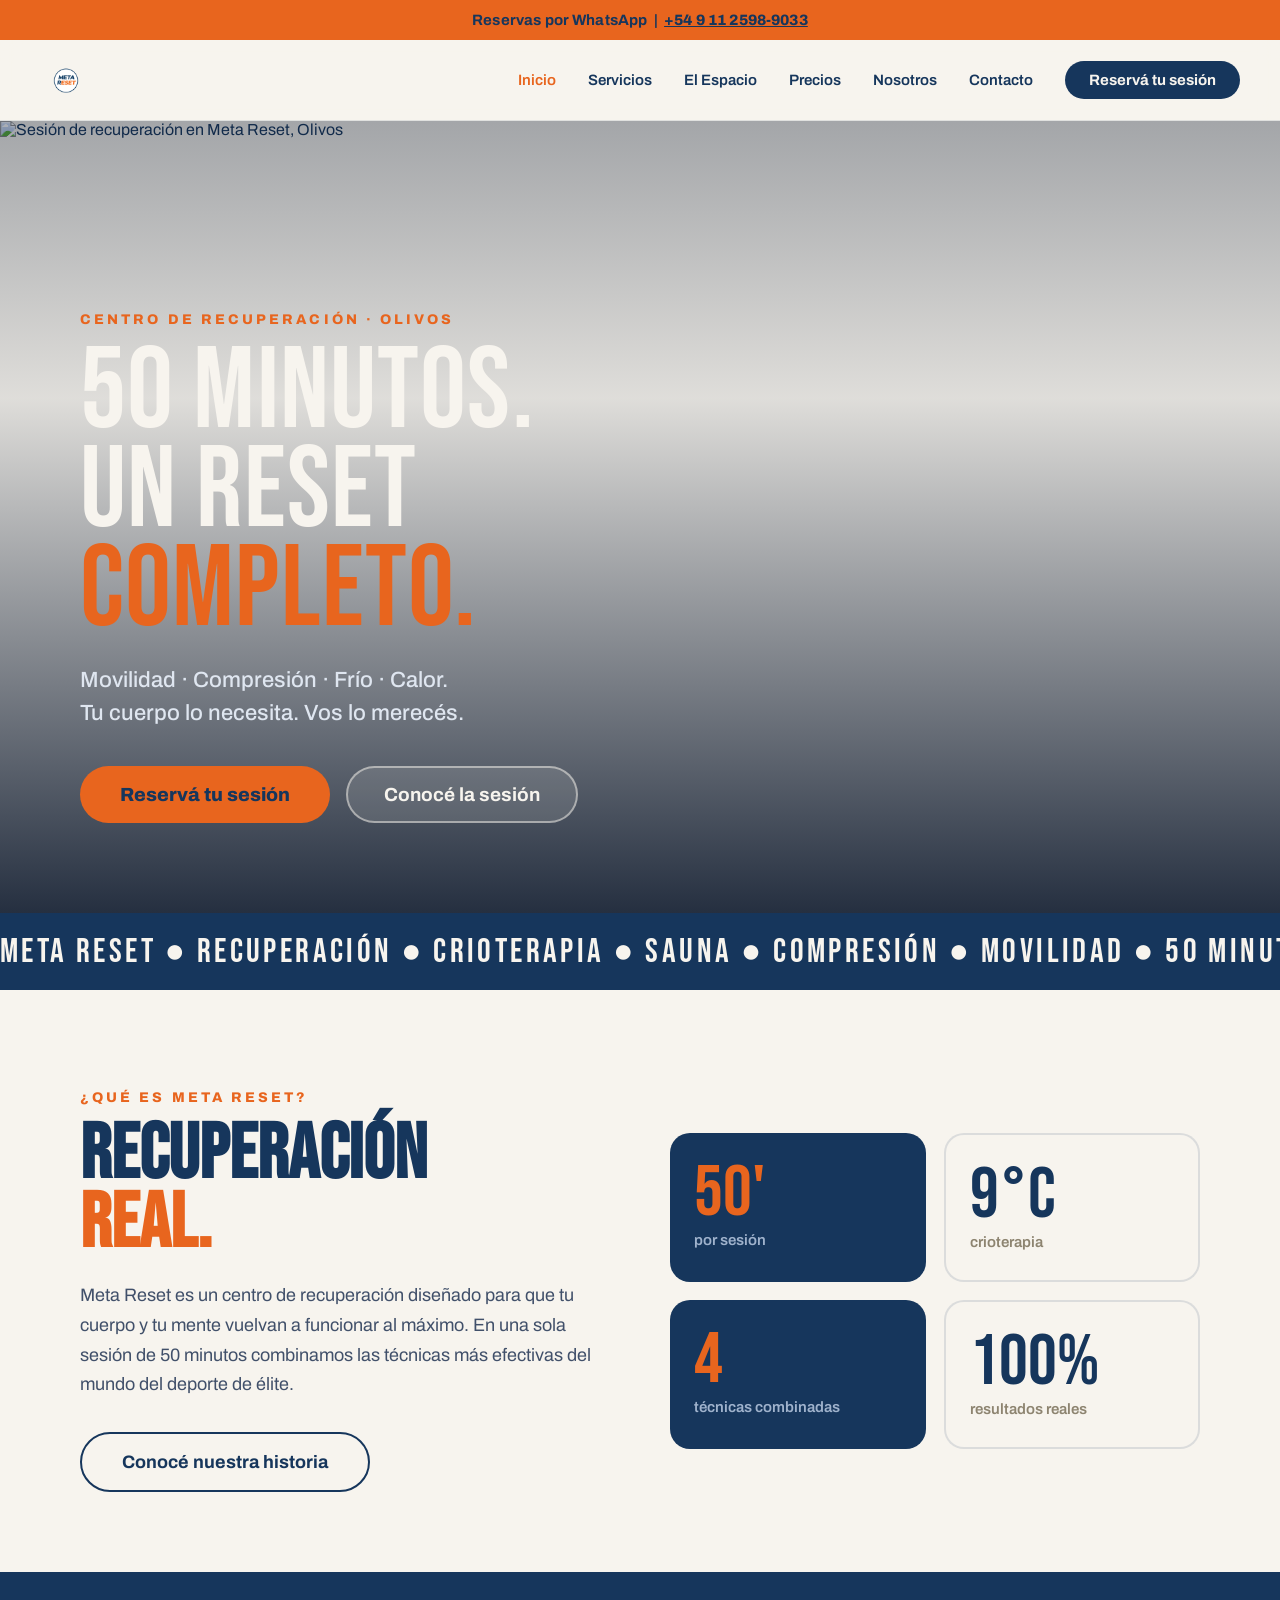
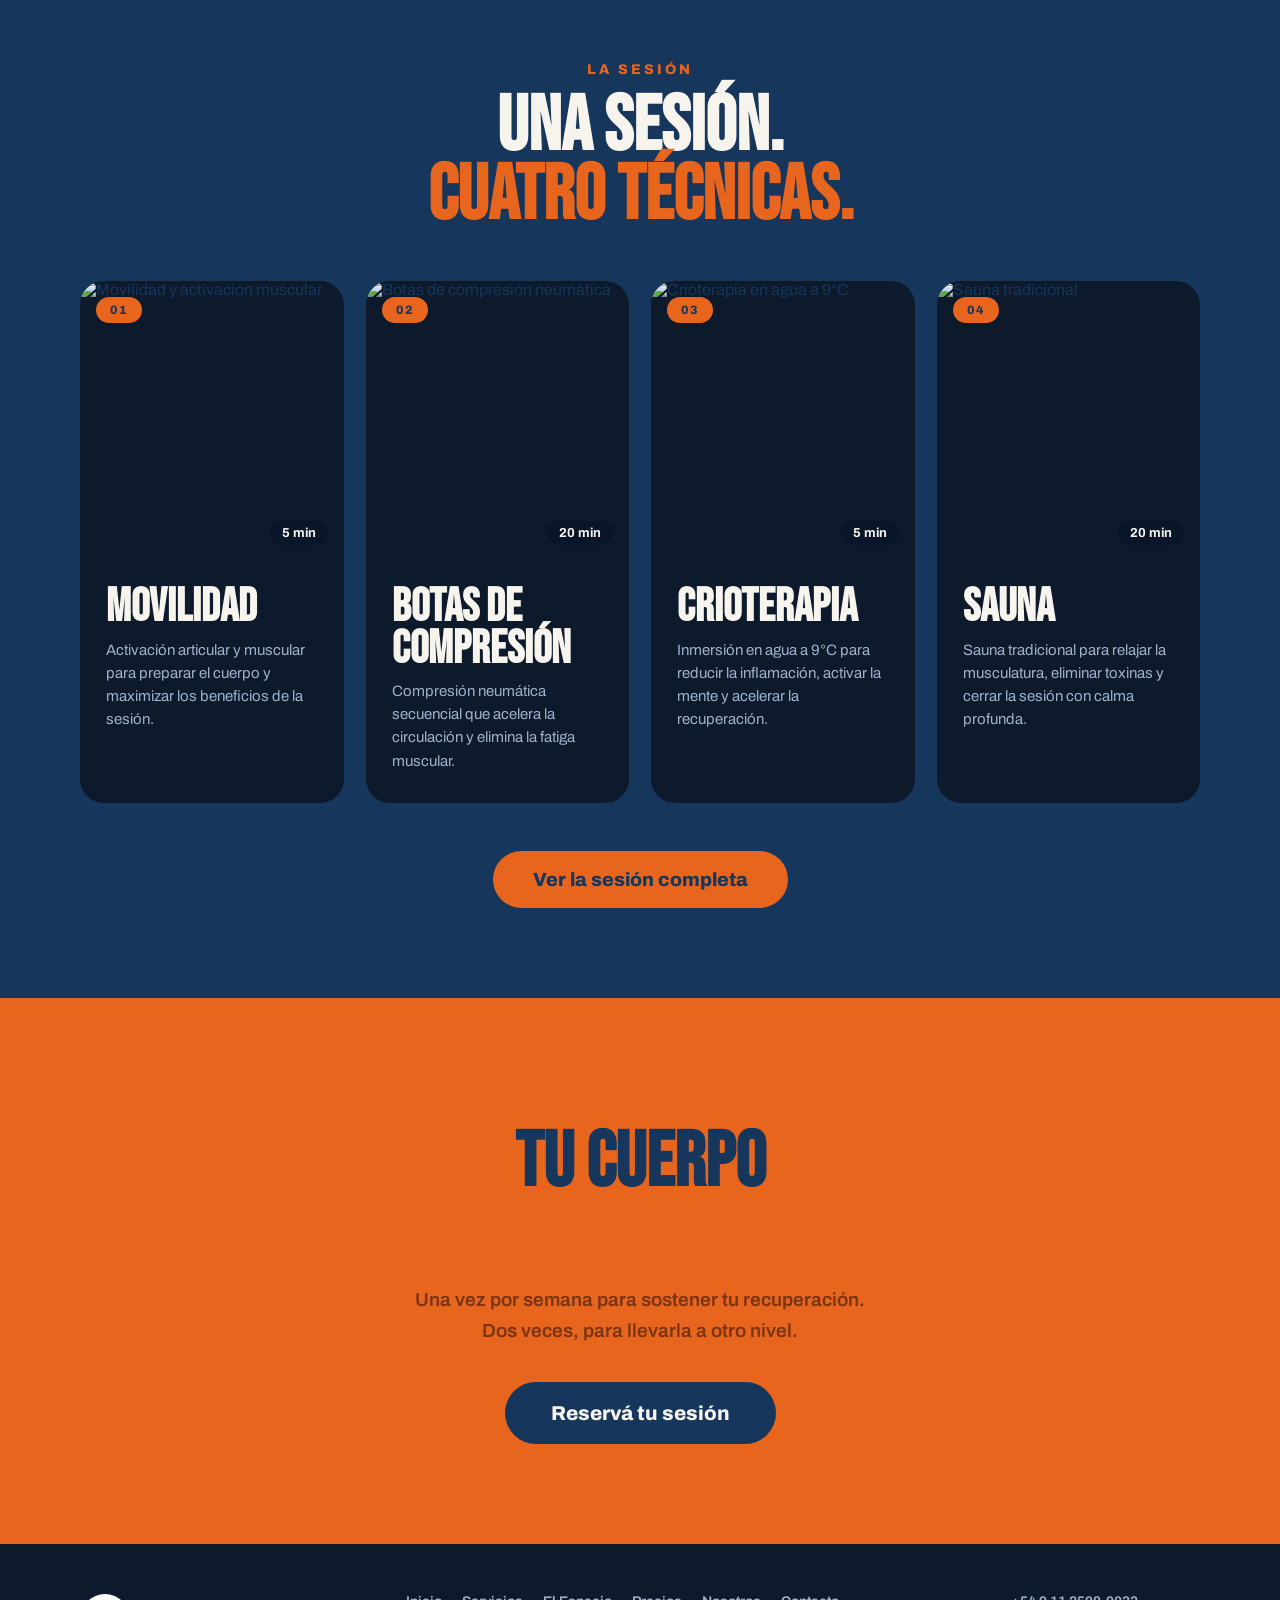
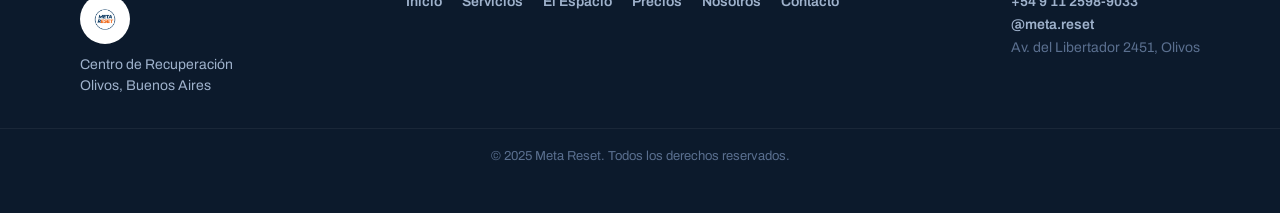
==== commit 84989d63: "Restructure single-page site into 6 separate HTML pages with shared CSS - Split content into index.h" ====
--- a/index.html
+++ b/index.html
@@ -1,546 +1,210 @@
 <!DOCTYPE html>
 <html lang="es">
 <head>
-  <meta charset="utf-8">
-  <meta name="viewport" content="width=device-width, initial-scale=1">
-
-  <!-- ============================================================
-       EDITAR: Título y descripción para Google / redes sociales
-       ============================================================ -->
-  <title>Meta Reset · Centro de Recuperación de Alto Rendimiento</title>
-  <meta name="description" content="Movilidad, botas de compresión, crioterapia y sauna en un solo lugar. 55 minutos para volver a cero y rendir de nuevo.">
-
+  <meta charset="UTF-8">
+  <meta name="viewport" content="width=device-width, initial-scale=1.0">
+  <title>Meta Reset — Centro de Recuperación | Olivos, Buenos Aires</title>
+  <meta name="description" content="Meta Reset es el centro de recuperación en Olivos. Sesiones de 50 minutos con movilidad, botas de compresión, crioterapia y sauna. Reservá tu sesión hoy.">
   <link rel="preconnect" href="https://fonts.googleapis.com">
   <link rel="preconnect" href="https://fonts.gstatic.com" crossorigin>
-  <link href="https://fonts.googleapis.com/css2?family=Archivo:ital,wght@0,400;0,500;0,600;0,700;0,800;0,900;1,800&family=Bebas+Neue&display=swap" rel="stylesheet">
-  <style>
-    *, *::before, *::after { box-sizing: border-box; margin: 0; padding: 0; }
-    html { scroll-behavior: smooth; }
-    body {
-      font-family: 'Archivo', sans-serif;
-      background: #F7F4EE;
-      color: #16365C;
-      -webkit-font-smoothing: antialiased;
-    }
-    a { text-decoration: none; color: inherit; }
-    ::selection { background: #E8651E; color: #fff; }
-
-    @keyframes mr-marquee { from { transform: translateX(0) } to { transform: translateX(-50%) } }
-
-    /* BANNER */
-    .banner { background: #E8651E; color: #16365C; text-align: center; padding: 12px 20px; font-weight: 700; font-size: 15px; letter-spacing: .01em; }
-    .banner a { text-decoration: underline; font-weight: 800; }
-    .banner a:hover { opacity: .8; }
-
-    /* NAV */
-    nav { position: sticky; top: 0; z-index: 50; display: flex; align-items: center; justify-content: space-between; padding: 14px 40px; background: rgba(247,244,238,.92); backdrop-filter: blur(12px); -webkit-backdrop-filter: blur(12px); border-bottom: 1px solid rgba(22,54,92,.1); }
-    .nav-logo { display: flex; align-items: center; gap: 12px; }
-    .nav-logo img { height: 52px; width: 52px; object-fit: contain; }
-    .nav-logo span { font-weight: 900; font-style: italic; font-size: 22px; letter-spacing: -.02em; }
-    .nav-links { display: flex; align-items: center; gap: 38px; font-weight: 600; font-size: 16px; }
-    .nav-links a { color: #16365C; transition: color .2s; }
-    .nav-links a:hover { color: #E8651E; }
-    .nav-cta { background: #16365C; color: #F7F4EE !important; padding: 12px 26px; border-radius: 999px; font-weight: 700; transition: background .2s, color .2s !important; }
-    .nav-cta:hover { background: #E8651E !important; color: #16365C !important; }
-
-    /* HERO */
-    header#top { position: relative; min-height: 88vh; display: flex; align-items: flex-end; overflow: hidden; }
-    .hero-img { position: absolute; inset: 0; width: 100%; height: 100%; object-fit: cover; object-position: center 30%; }
-    .hero-overlay { position: absolute; inset: 0; background: linear-gradient(180deg, rgba(8,20,40,.35) 0%, rgba(8,20,40,.1) 35%, rgba(8,20,40,.88) 100%); }
-    .hero-content { position: relative; z-index: 2; padding: 0 40px 90px; max-width: 1200px; margin: 0 auto; width: 100%; }
-    .hero-eyebrow { display: inline-block; font-weight: 800; font-size: 15px; letter-spacing: .24em; text-transform: uppercase; color: #E8651E; margin-bottom: 22px; }
-    .hero-h1 { font-family: 'Bebas Neue', sans-serif; font-size: clamp(64px, 9vw, 150px); line-height: .86; color: #F7F4EE; font-weight: 400; letter-spacing: .01em; }
-    .hero-h1 span { color: #E8651E; }
-    .hero-sub { font-size: clamp(18px, 2vw, 24px); color: #dfe6f0; font-weight: 500; max-width: 620px; margin-top: 24px; line-height: 1.45; }
-    .hero-btns { display: flex; flex-wrap: wrap; gap: 16px; margin-top: 36px; }
-    .btn-primary { background: #E8651E; color: #16365C; padding: 18px 40px; border-radius: 999px; font-weight: 800; font-size: 19px; transition: background .2s; }
-    .btn-primary:hover { background: #F7F4EE; }
-    .btn-ghost { background: rgba(247,244,238,.12); border: 2px solid rgba(247,244,238,.5); color: #F7F4EE; padding: 16px 36px; border-radius: 999px; font-weight: 700; font-size: 19px; transition: background .2s; }
-    .btn-ghost:hover { background: rgba(247,244,238,.22); }
-
-    /* MARQUEE */
-    .marquee-wrap { background: #16365C; overflow: hidden; padding: 18px 0; }
-    .marquee-track { display: flex; white-space: nowrap; animation: mr-marquee 24s linear infinite; width: max-content; }
-    .marquee-track span { font-family: 'Bebas Neue', sans-serif; font-size: 34px; letter-spacing: .1em; color: #F7F4EE; }
-    .marquee-dot { color: #E8651E; }
-
-    /* INTRO */
-    .intro { max-width: 1200px; margin: 0 auto; padding: 110px 40px 80px; }
-    .intro-grid { display: grid; grid-template-columns: repeat(auto-fit, minmax(300px, 1fr)); gap: 60px; align-items: center; }
-    .section-eyebrow { font-weight: 800; font-size: 15px; letter-spacing: .22em; text-transform: uppercase; color: #E8651E; margin-bottom: 18px; }
-    .section-h2 { font-family: 'Bebas Neue', sans-serif; font-size: clamp(44px, 6vw, 86px); line-height: .9; color: #16365C; }
-    .section-h2 span { color: #E8651E; }
-    .intro p { font-size: 19px; line-height: 1.6; color: #41506a; margin-top: 24px; max-width: 520px; }
-    .stats-grid { display: grid; grid-template-columns: 1fr 1fr; gap: 20px; }
-    .stat { border-radius: 20px; padding: 34px 28px; }
-    .stat-num { font-family: 'Bebas Neue', sans-serif; font-size: 80px; line-height: .8; }
-    .stat-label { font-weight: 600; font-size: 17px; margin-top: 8px; }
-    .stat-dark { background: #16365C; color: #F7F4EE; }
-    .stat-dark .stat-num { color: #E8651E; }
-    .stat-dark .stat-label { color: #9fb2cc; }
-    .stat-light { background: #F7F4EE; border: 2px solid rgba(22,54,92,.12); }
-    .stat-light .stat-num { color: #16365C; }
-    .stat-light .stat-label { color: #8d8470; }
-    .stat-orange { background: #E8651E; color: #16365C; }
-
-    /* SERVICIOS */
-    #vias { background: #16365C; padding: 100px 40px; }
-    #vias .inner { max-width: 1200px; margin: 0 auto; }
-    #vias .header { text-align: center; margin-bottom: 60px; }
-    #vias h2 { font-family: 'Bebas Neue', sans-serif; font-size: clamp(48px, 7vw, 96px); line-height: .88; color: #F7F4EE; }
-    .cards-grid { display: grid; grid-template-columns: repeat(auto-fit, minmax(290px, 1fr)); gap: 24px; }
-    .service-card { background: #0c1a2c; border-radius: 24px; overflow: hidden; transition: transform .3s; }
-    .service-card:hover { transform: translateY(-6px); }
-    .card-img-wrap { height: 300px; position: relative; overflow: hidden; }
-    .card-img-wrap img { width: 100%; height: 100%; object-fit: cover; object-position: center 25%; }
-    .card-badge { position: absolute; top: 18px; left: 18px; background: #E8651E; color: #16365C; font-weight: 800; font-size: 13px; letter-spacing: .1em; padding: 7px 16px; border-radius: 999px; text-transform: uppercase; }
-    .card-body { padding: 30px 28px 34px; }
-    .card-body h3 { font-family: 'Bebas Neue', sans-serif; font-size: 52px; color: #F7F4EE; line-height: .9; }
-    .card-body p { font-size: 16px; line-height: 1.55; color: #9fb2cc; margin-top: 12px; }
-
-    /* MÉTODO */
-    #metodo { max-width: 1200px; margin: 0 auto; padding: 110px 40px; }
-    #metodo .header { text-align: center; margin-bottom: 64px; }
-    #metodo h2 { font-family: 'Bebas Neue', sans-serif; font-size: clamp(48px, 7vw, 96px); line-height: .88; color: #16365C; }
-    .steps { display: grid; grid-template-columns: repeat(auto-fit, minmax(230px, 1fr)); }
-    .step { padding: 34px 28px; border-top: 3px solid #16365C; }
-    .step-num { font-family: 'Bebas Neue', sans-serif; font-size: 64px; color: #E8651E; line-height: .9; }
-    .step-name { font-family: 'Bebas Neue', sans-serif; font-size: 40px; color: #16365C; margin-top: 10px; }
-    .step p { font-size: 16px; line-height: 1.5; color: #5a6678; margin-top: 8px; }
-
-    /* PRECIOS */
-    #precios { background: #ECE6DC; padding: 100px 40px; }
-    #precios .inner { max-width: 1100px; margin: 0 auto; }
-    #precios .header { text-align: center; margin-bottom: 56px; }
-    #precios h2 { font-family: 'Bebas Neue', sans-serif; font-size: clamp(48px, 7vw, 90px); line-height: .88; color: #16365C; }
-    .pricing-grid { display: grid; grid-template-columns: repeat(auto-fit, minmax(280px, 1fr)); gap: 24px; align-items: stretch; }
-    .pricing-card { border-radius: 24px; padding: 40px 34px; display: flex; flex-direction: column; }
-    .pricing-card.light { background: #F7F4EE; border: 2px solid rgba(22,54,92,.1); }
-    .pricing-card.featured { background: #16365C; position: relative; transform: scale(1.03); box-shadow: 0 30px 60px rgba(22,54,92,.25); }
-    .pricing-card.featured .badge-top { position: absolute; top: -14px; left: 50%; transform: translateX(-50%); background: #E8651E; color: #16365C; font-weight: 800; font-size: 13px; letter-spacing: .1em; padding: 8px 22px; border-radius: 999px; text-transform: uppercase; white-space: nowrap; }
-    .plan-label { font-weight: 800; font-size: 15px; letter-spacing: .16em; text-transform: uppercase; }
-    .plan-label.muted { color: #8d8470; }
-    .plan-label.accent { color: #E8651E; }
-    .plan-price { font-family: 'Bebas Neue', sans-serif; font-size: 88px; line-height: .85; margin-top: 14px; }
-    .plan-price.dark { color: #16365C; }
-    .plan-price.light-text { color: #F7F4EE; }
-    .plan-sub { font-weight: 600; font-size: 16px; margin-top: 4px; }
-    .plan-sub.muted { color: #8d8470; }
-    .plan-sub.soft { color: #9fb2cc; }
-    .plan-features { list-style: none; margin-top: 24px; display: flex; flex-direction: column; gap: 12px; font-size: 16px; font-weight: 500; }
-    .plan-features.dark-list { color: #41506a; }
-    .plan-features.light-list { color: #dfe6f0; }
-    .plan-features .check { color: #E8651E; }
-    .plan-btn { display: block; text-align: center; padding: 16px; border-radius: 999px; font-weight: 700; margin-top: 30px; transition: background .2s, color .2s; }
-    .plan-btn.dark-btn { background: #16365C; color: #F7F4EE; }
-    .plan-btn.dark-btn:hover { background: #E8651E; color: #16365C; }
-    .plan-btn.orange-btn { background: #E8651E; color: #16365C; font-weight: 800; }
-    .plan-btn.orange-btn:hover { background: #F7F4EE; }
-    .pricing-note { text-align: center; font-weight: 600; font-size: 15px; color: #8d8470; margin-top: 30px; }
-
-    /* GALERÍA */
-    .gallery { max-width: 1280px; margin: 0 auto; padding: 100px 40px; }
-    .gallery .header { text-align: center; margin-bottom: 48px; }
-    .gallery h2 { font-family: 'Bebas Neue', sans-serif; font-size: clamp(44px, 6vw, 84px); line-height: .88; color: #16365C; }
-    .gallery-grid { display: grid; grid-template-columns: repeat(auto-fit, minmax(220px, 1fr)); gap: 14px; }
-    .gallery-grid img { width: 100%; aspect-ratio: 3/4; object-fit: cover; border-radius: 16px; }
-
-    /* FOUNDER */
-    .founder { background: #16365C; padding: 90px 40px; }
-    .founder-inner { max-width: 1100px; margin: 0 auto; display: grid; grid-template-columns: repeat(auto-fit, minmax(280px, 1fr)); gap: 50px; align-items: center; }
-    .founder-img { width: 100%; max-width: 420px; aspect-ratio: 4/5; object-fit: cover; border-radius: 24px; justify-self: center; }
-    .founder-quote { font-family: 'Bebas Neue', sans-serif; font-size: clamp(40px, 5vw, 72px); line-height: .92; color: #F7F4EE; }
-    .founder-quote span { color: #E8651E; }
-    .founder-text { font-size: 18px; line-height: 1.6; color: #9fb2cc; margin-top: 24px; max-width: 480px; }
-    .founder-name { font-weight: 700; font-size: 17px; color: #F7F4EE; margin-top: 22px; }
-
-    /* CTA */
-    #reservar { background: #E8651E; padding: 110px 40px; text-align: center; }
-    .cta-inner { max-width: 820px; margin: 0 auto; }
-    #reservar h2 { font-family: 'Bebas Neue', sans-serif; font-size: clamp(56px, 9vw, 130px); line-height: .84; color: #16365C; }
-    .cta-sub { font-size: 20px; font-weight: 600; color: #7a3411; margin-top: 20px; line-height: 1.5; }
-    .cta-btns { display: flex; flex-wrap: wrap; gap: 16px; justify-content: center; margin-top: 40px; }
-    .btn-dark-big { background: #16365C; color: #F7F4EE; padding: 20px 46px; border-radius: 999px; font-weight: 800; font-size: 20px; transition: background .2s; }
-    .btn-dark-big:hover { background: #0c1a2c; }
-
-    /* FOOTER */
-    footer { background: #0c1a2c; color: #9fb2cc; padding: 50px 40px; }
-    .footer-inner { max-width: 1200px; margin: 0 auto; display: flex; flex-wrap: wrap; gap: 24px; align-items: center; justify-content: space-between; }
-    .footer-logo { display: flex; align-items: center; gap: 12px; }
-    .footer-logo img { height: 56px; width: 56px; object-fit: contain; }
-    .footer-links { display: flex; gap: 28px; font-weight: 600; font-size: 15px; }
-    .footer-links a { color: #9fb2cc; transition: color .2s; }
-    .footer-links a:hover { color: #E8651E; }
-    .footer-copy { font-size: 14px; color: #5a6f8f; }
-
-    /* RESPONSIVE */
-    @media (max-width: 768px) {
-      nav { padding: 14px 20px; }
-      .nav-links { gap: 16px; font-size: 14px; }
-      .nav-links a:not(.nav-cta) { display: none; }
-      .hero-content { padding: 0 20px 60px; }
-      .intro { padding: 70px 20px 50px; }
-      #vias, #precios, .founder, #reservar { padding: 70px 20px; }
-      #metodo { padding: 70px 20px; }
-      .gallery { padding: 70px 20px; }
-      footer { padding: 40px 20px; }
-      .pricing-card.featured { transform: none; }
-    }
-  </style>
+  <link href="https://fonts.googleapis.com/css2?family=Archivo:wght@400;500;600;700;800&family=Bebas+Neue&display=swap" rel="stylesheet">
+  <link rel="stylesheet" href="style.css">
 </head>
 <body>
 
-  <!-- ============================================================
-  BANNER SUPERIOR
-  Para ocultar este banner: borrá las 4 líneas de abajo (del div al /div)
-  ============================================================ -->
+  <!-- BANNER -->
   <div class="banner">
-    <!-- EDITAR: texto del banner -->
-    ⚡ Las sesiones aumentan la semana que viene — reservá al valor de hoy.&nbsp;
-    <a href="#reservar">Reservar →</a>
+    Reservas por WhatsApp&nbsp;&nbsp;|&nbsp;&nbsp;<a href="https://wa.me/5491125989033" target="_blank" rel="noopener">+54 9 11 2598-9033</a>
   </div>
 
-
-  <!-- ============================================================
-  BARRA DE NAVEGACIÓN
-  ============================================================ -->
+  <!-- NAV -->
   <nav>
-    <a href="#top" class="nav-logo">
-      <!-- EDITAR: logo → reemplazá "assets/logo-real.png" con la ruta a tu imagen -->
-      <img src="assets/logo-real.png" alt="Meta Reset" style="height:56px;width:56px;object-fit:contain;">
+    <a href="index.html" class="nav-logo">
+      <img src="assets/logo-real.png" alt="Meta Reset logo">
     </a>
-    <div class="nav-links">
-      <!-- EDITAR: links del menú -->
-      <a href="#metodo">El método</a>
-      <a href="#vias">Servicios</a>
-      <a href="#precios">Precios</a>
-      <a href="#reservar" class="nav-cta">Reservá tu sesión</a>
+    <button class="nav-toggle" id="navToggle" aria-label="Abrir menú">
+      <span></span><span></span><span></span>
+    </button>
+    <div class="nav-links" id="navLinks">
+      <a href="index.html" class="active">Inicio</a>
+      <a href="servicios.html">Servicios</a>
+      <a href="el-espacio.html">El Espacio</a>
+      <a href="precios.html">Precios</a>
+      <a href="nosotros.html">Nosotros</a>
+      <a href="contacto.html">Contacto</a>
+      <a href="https://wa.me/5491125989033" target="_blank" rel="noopener" class="nav-cta">Reservá tu sesión</a>
     </div>
   </nav>
 
-
-  <!-- ============================================================
-  HERO (sección principal con imagen de fondo)
-  ============================================================ -->
-  <header id="top">
-    <!-- EDITAR: imagen de fondo del hero → reemplazá "assets/felipe-hero.jpg" -->
-    <img class="hero-img" src="assets/felipe-hero.jpg" alt="Recuperación en Meta Reset">
+  <!-- HERO -->
+  <section class="hero">
+    <div class="hero-img-wrap">
+      <img src="assets/felipe-hero.jpg" alt="Sesión de recuperación en Meta Reset, Olivos" class="hero-img">
+    </div>
     <div class="hero-overlay"></div>
     <div class="hero-content">
-      <!-- EDITAR: textos del hero -->
-      <div class="hero-eyebrow">Centro de recuperación de alto rendimiento</div>
-      <h1 class="hero-h1">Entrená duro.<br>Recuperate <span>en serio.</span></h1>
-      <p class="hero-sub">Movilidad, botas de compresión, crioterapia y sauna. 55 minutos para volver a cero y rendir de nuevo.</p>
+      <p class="section-eyebrow" style="color:#E8651E;">Centro de Recuperación · Olivos</p>
+      <h1 class="hero-h1">50 MINUTOS.<br>UN RESET<br><span>COMPLETO.</span></h1>
+      <p class="hero-sub">Movilidad · Compresión · Frío · Calor.<br>Tu cuerpo lo necesita. Vos lo merecés.</p>
       <div class="hero-btns">
-        <!-- EDITAR: textos de los botones -->
-        <a href="#reservar" class="btn-primary">Reservá tu sesión →</a>
-        <a href="#metodo" class="btn-ghost">Conocé el método</a>
-      </div>
-    </div>
-  </header>
-
-
-  <!-- ============================================================
-  MARQUEE (banda animada de texto)
-  EDITAR: cambiá las palabras que se repiten en ambas líneas <span>
-  ============================================================ -->
+        <a href="https://wa.me/5491125989033" target="_blank" rel="noopener" class="btn-primary">Reservá tu sesión</a>
+        <a href="servicios.html" class="btn-ghost">Conocé la sesión</a>
+      </div>
+    </div>
+  </section>
+
+  <!-- MARQUEE -->
   <div class="marquee-wrap">
     <div class="marquee-track">
-      <span>RECUPERÁ&nbsp;&nbsp;<span class="marquee-dot">●</span>&nbsp;&nbsp;RESETEÁ&nbsp;&nbsp;<span class="marquee-dot">●</span>&nbsp;&nbsp;REPETÍ&nbsp;&nbsp;<span class="marquee-dot">●</span>&nbsp;&nbsp;RECUPERÁ&nbsp;&nbsp;<span class="marquee-dot">●</span>&nbsp;&nbsp;RESETEÁ&nbsp;&nbsp;<span class="marquee-dot">●</span>&nbsp;&nbsp;REPETÍ&nbsp;&nbsp;<span class="marquee-dot">●</span>&nbsp;&nbsp;</span>
-      <span>RECUPERÁ&nbsp;&nbsp;<span class="marquee-dot">●</span>&nbsp;&nbsp;RESETEÁ&nbsp;&nbsp;<span class="marquee-dot">●</span>&nbsp;&nbsp;REPETÍ&nbsp;&nbsp;<span class="marquee-dot">●</span>&nbsp;&nbsp;RECUPERÁ&nbsp;&nbsp;<span class="marquee-dot">●</span>&nbsp;&nbsp;RESETEÁ&nbsp;&nbsp;<span class="marquee-dot">●</span>&nbsp;&nbsp;REPETÍ&nbsp;&nbsp;<span class="marquee-dot">●</span>&nbsp;&nbsp;</span>
+      <span>META RESET&nbsp;<span class="marquee-dot">●</span>&nbsp;</span>
+      <span>RECUPERACIÓN&nbsp;<span class="marquee-dot">●</span>&nbsp;</span>
+      <span>CRIOTERAPIA&nbsp;<span class="marquee-dot">●</span>&nbsp;</span>
+      <span>SAUNA&nbsp;<span class="marquee-dot">●</span>&nbsp;</span>
+      <span>COMPRESIÓN&nbsp;<span class="marquee-dot">●</span>&nbsp;</span>
+      <span>MOVILIDAD&nbsp;<span class="marquee-dot">●</span>&nbsp;</span>
+      <span>50 MINUTOS&nbsp;<span class="marquee-dot">●</span>&nbsp;</span>
+      <span>OLIVOS&nbsp;<span class="marquee-dot">●</span>&nbsp;</span>
+      <span>META RESET&nbsp;<span class="marquee-dot">●</span>&nbsp;</span>
+      <span>RECUPERACIÓN&nbsp;<span class="marquee-dot">●</span>&nbsp;</span>
+      <span>CRIOTERAPIA&nbsp;<span class="marquee-dot">●</span>&nbsp;</span>
+      <span>SAUNA&nbsp;<span class="marquee-dot">●</span>&nbsp;</span>
+      <span>COMPRESIÓN&nbsp;<span class="marquee-dot">●</span>&nbsp;</span>
+      <span>MOVILIDAD&nbsp;<span class="marquee-dot">●</span>&nbsp;</span>
+      <span>50 MINUTOS&nbsp;<span class="marquee-dot">●</span>&nbsp;</span>
+      <span>OLIVOS&nbsp;<span class="marquee-dot">●</span>&nbsp;</span>
     </div>
   </div>
 
-
-  <!-- ============================================================
-  INTRO — ¿Qué es Meta Reset? + estadísticas
-  ============================================================ -->
-  <section class="intro">
-    <div class="intro-grid">
-      <div>
-        <!-- EDITAR: texto de la sección intro -->
-        <div class="section-eyebrow">¿Qué es Meta Reset?</div>
-        <h2 class="section-h2">No es un lujo.<br>Es parte del <span>entrenamiento.</span></h2>
-        <p>El músculo no crece cuando entrenás: crece cuando te recuperás. En Meta Reset combinamos movilidad, botas de compresión, crioterapia y sauna en un protocolo de 55 minutos para que rindas más, te lesiones menos y te sientas nuevo cada semana.</p>
+  <!-- INTRO + STATS -->
+  <section class="intro-section">
+    <div class="inner intro-grid">
+      <div class="intro-text">
+        <p class="section-eyebrow">¿Qué es Meta Reset?</p>
+        <h2 class="section-h2">RECUPERACIÓN<br><span>REAL.</span></h2>
+        <p class="intro-body">Meta Reset es un centro de recuperación diseñado para que tu cuerpo y tu mente vuelvan a funcionar al máximo. En una sola sesión de 50 minutos combinamos las técnicas más efectivas del mundo del deporte de élite.</p>
+        <a href="nosotros.html" class="btn-outline-dark" style="margin-top:32px;">Conocé nuestra historia</a>
       </div>
       <div class="stats-grid">
-        <!-- EDITAR: los 4 cuadros de estadísticas (número + etiqueta) -->
-        <div class="stat stat-dark">
-          <div class="stat-num">55'</div>
-          <div class="stat-label">minutos el protocolo</div>
-        </div>
-        <div class="stat stat-light">
-          <div class="stat-num">9°</div>
-          <div class="stat-label">agua de crioterapia</div>
-        </div>
-        <div class="stat stat-light">
-          <div class="stat-num">4</div>
-          <div class="stat-label">pasos del protocolo</div>
-        </div>
-        <div class="stat stat-orange">
-          <div class="stat-num">2-3</div>
-          <div class="stat-label">veces / semana ideal</div>
-        </div>
-      </div>
-    </div>
-  </section>
-
-
-  <!-- ============================================================
-  SERVICIOS — Las 3 vías
-  ============================================================ -->
-  <section id="vias">
+        <div class="stat-card">
+          <span class="stat-num">50'</span>
+          <span class="stat-label">por sesión</span>
+        </div>
+        <div class="stat-card">
+          <span class="stat-num">9°C</span>
+          <span class="stat-label">crioterapia</span>
+        </div>
+        <div class="stat-card">
+          <span class="stat-num">4</span>
+          <span class="stat-label">técnicas combinadas</span>
+        </div>
+        <div class="stat-card">
+          <span class="stat-num">100%</span>
+          <span class="stat-label">resultados reales</span>
+        </div>
+      </div>
+    </div>
+  </section>
+
+  <!-- SERVICIOS OVERVIEW -->
+  <section class="services-section dark-bg">
     <div class="inner">
-      <div class="header">
-        <!-- EDITAR: título de la sección -->
-        <div class="section-eyebrow">Servicios</div>
-        <h2>Cuatro pasos para volver a cero</h2>
-      </div>
-      <div class="cards-grid">
-
-        <!-- TARJETA 1 — Frío -->
-        <div class="service-card">
-          <div class="card-img-wrap">
-            <!-- EDITAR: imagen → reemplazá "assets/felipe-crio.jpg" -->
-            <img src="assets/felipe-crio.jpg" alt="Crioterapia">
-            <!-- EDITAR: etiqueta de color sobre la imagen -->
-            <span class="card-badge">Frío</span>
-          </div>
-          <div class="card-body">
-            <!-- EDITAR: título y descripción -->
+      <div class="text-center" style="margin-bottom:50px;">
+        <p class="section-eyebrow">La sesión</p>
+        <h2 class="section-h2-light">UNA SESIÓN.<br><span>CUATRO TÉCNICAS.</span></h2>
+      </div>
+      <div class="services-cards">
+        <div class="service-card">
+          <div class="service-card-img-wrap">
+            <img src="assets/espacio-4.jpg" alt="Movilidad y activación muscular" loading="lazy">
+            <span class="card-badge">01</span>
+            <span class="card-duration">5 min</span>
+          </div>
+          <div class="service-card-body">
+            <h3>Movilidad</h3>
+            <p>Activación articular y muscular para preparar el cuerpo y maximizar los beneficios de la sesión.</p>
+          </div>
+        </div>
+        <div class="service-card">
+          <div class="service-card-img-wrap">
+            <img src="assets/espacio-4.jpg" alt="Botas de compresión neumática" loading="lazy">
+            <span class="card-badge">02</span>
+            <span class="card-duration">20 min</span>
+          </div>
+          <div class="service-card-body">
+            <h3>Botas de Compresión</h3>
+            <p>Compresión neumática secuencial que acelera la circulación y elimina la fatiga muscular.</p>
+          </div>
+        </div>
+        <div class="service-card">
+          <div class="service-card-img-wrap">
+            <img src="assets/espacio-1.jpg" alt="Crioterapia en agua a 9°C" loading="lazy">
+            <span class="card-badge">03</span>
+            <span class="card-duration">5 min</span>
+          </div>
+          <div class="service-card-body">
             <h3>Crioterapia</h3>
-            <p>Inmersión en agua a 9 °C. Corta la inflamación, frena el dolor y dispara tu energía.</p>
-          </div>
-        </div>
-
-        <!-- TARJETA 2 — Calor -->
-        <div class="service-card">
-          <div class="card-img-wrap">
-            <!-- EDITAR: imagen → reemplazá "assets/sauna.jpg" -->
-            <img src="assets/sauna.jpg" alt="Sauna" style="object-position:center;">
-            <span class="card-badge">Calor</span>
-          </div>
-          <div class="card-body">
-            <!-- EDITAR: título y descripción -->
+            <p>Inmersión en agua a 9°C para reducir la inflamación, activar la mente y acelerar la recuperación.</p>
+          </div>
+        </div>
+        <div class="service-card">
+          <div class="service-card-img-wrap">
+            <img src="assets/espacio-2.jpg" alt="Sauna tradicional" loading="lazy">
+            <span class="card-badge">04</span>
+            <span class="card-duration">20 min</span>
+          </div>
+          <div class="service-card-body">
             <h3>Sauna</h3>
-            <p>Calor que repara desde adentro. Relaja la tensión profunda, oxigena el músculo y mejora tu descanso.</p>
-          </div>
-        </div>
-
-        <!-- TARJETA 3 — Compresión -->
-        <div class="service-card">
-          <div class="card-img-wrap">
-            <!-- EDITAR: imagen → reemplazá "assets/compresion.jpg" -->
-            <img src="assets/compresion.jpg" alt="Botas de compresión" style="object-position:center;">
-            <span class="card-badge">Compresión</span>
-          </div>
-          <div class="card-body">
-            <!-- EDITAR: título y descripción -->
-            <h3>Botas de presión</h3>
-            <p>Compresión secuencial que bombea sangre, limpia las piernas y las deja livianas. Relajate mientras trabaja.</p>
-          </div>
-        </div>
-
-      </div>
-    </div>
-  </section>
-
-
-  <!-- ============================================================
-  MÉTODO — Protocolo de 55 minutos
-  ============================================================ -->
-  <section id="metodo">
-    <div class="header">
-      <!-- EDITAR: título -->
-      <div class="section-eyebrow">El método</div>
-      <h2>Tu protocolo de 55 minutos</h2>
-    </div>
-    <div class="steps">
-
-      <!-- EDITAR: cada paso (número, nombre, descripción) -->
-      <div class="step">
-        <div class="step-num">01</div>
-        <div class="step-name">Movilidad</div>
-        <p>Activamos el cuerpo con movimiento suave para prepararlo para el protocolo.</p>
-      </div>
-      <div class="step">
-        <div class="step-num">02</div>
-        <div class="step-name">Botas · 30'</div>
-        <p>Compresión secuencial que bombea sangre y deja las piernas livianas.</p>
-      </div>
-      <div class="step">
-        <div class="step-num">03</div>
-        <div class="step-name">Frío · 5'</div>
-        <p>El golpe de frío que corta la inflamación y dispara tu energía.</p>
-      </div>
-      <div class="step">
-        <div class="step-num">04</div>
-        <div class="step-name">Sauna · 20'</div>
-        <p>Calor profundo que relaja la tensión muscular y cierra el reset.</p>
-      </div>
-
-    </div>
-  </section>
-
-
-  <!-- ============================================================
-  PRECIOS
-  ============================================================ -->
-  <section id="precios">
-    <div class="inner">
-      <div class="header">
-        <!-- EDITAR: título -->
-        <div class="section-eyebrow">Precios</div>
-        <h2>Elegí cómo recuperarte</h2>
-      </div>
-      <div class="pricing-grid">
-
-        <!-- PLAN 1 — Sesión suelta -->
-        <div class="pricing-card light">
-          <!-- EDITAR: nombre, precio, subtítulo, beneficios, texto del botón -->
-          <div class="plan-label muted">Sesión suelta</div>
-          <div class="plan-price dark">$30.000</div>
-          <div class="plan-sub muted">por sesión completa de 55'</div>
-          <ul class="plan-features dark-list">
-            <li>✓ Movilidad + Botas + Frío + Sauna</li>
-            <li>✓ Acompañamiento del protocolo</li>
-            <li>✓ Sin compromiso</li>
-          </ul>
-          <a href="#reservar" class="plan-btn dark-btn">Reservar</a>
-        </div>
-
-        <!-- PLAN 2 — Membresía (DESTACADO) -->
-        <div class="pricing-card featured">
-          <!-- EDITAR: etiqueta superior -->
-          <span class="badge-top">Más elegido</span>
-          <!-- EDITAR: nombre, precio, subtítulo, beneficios, texto del botón -->
-          <div class="plan-label accent">Membresía mensual</div>
-          <div class="plan-price light-text">Plan</div>
-          <div class="plan-sub soft">recuperate las veces que necesites</div>
-          <ul class="plan-features light-list">
-            <li><span class="check">✓</span> Sesiones ilimitadas al mes</li>
-            <li><span class="check">✓</span> El mejor precio por sesión</li>
-            <li><span class="check">✓</span> Prioridad de turnos</li>
-          </ul>
-          <a href="#reservar" class="plan-btn orange-btn">Consultar disponibilidad</a>
-        </div>
-
-        <!-- PLAN 3 — Tarjeta de fidelidad -->
-        <div class="pricing-card light">
-          <!-- EDITAR: nombre, precio, subtítulo, beneficios, texto del botón -->
-          <div class="plan-label muted">Tarjeta de fidelidad</div>
-          <div class="plan-price dark">Pack</div>
-          <div class="plan-sub muted">beneficios exclusivos · cupos limitados</div>
-          <ul class="plan-features dark-list">
-            <li>✓ Sesiones con descuento</li>
-            <li>✓ Beneficios para socios</li>
-            <li>✓ Edición limitada</li>
-          </ul>
-          <a href="#reservar" class="plan-btn dark-btn">Quiero la mía</a>
-        </div>
-
-      </div>
-      <!-- EDITAR: nota al pie de precios -->
-      <p class="pricing-note">Los valores aumentan la semana que viene. Reservá ahora al precio actual.</p>
-    </div>
-  </section>
-
-
-  <!-- ============================================================
-  GALERÍA DE FOTOS
-  EDITAR: reemplazá cada "assets/nombre.jpg" con tus imágenes
-  Podés agregar o quitar <img> según la cantidad de fotos que tengas
-  ============================================================ -->
-  <section class="gallery">
-    <div class="header">
-      <!-- EDITAR: título -->
-      <div class="section-eyebrow">El espacio</div>
-      <h2>Diseñado para que pares de verdad</h2>
-    </div>
-    <div class="gallery-grid">
-      <img src="assets/espacio-1.jpg" alt="Crioterapia Meta Reset">
-      <img src="assets/espacio-2.jpg" alt="Saunas Meta Reset">
-      <img src="assets/espacio-3.jpg" alt="Crioterapia Meta Reset">
-      <img src="assets/espacio-4.jpg" alt="Botas de compresión Meta Reset">
-    </div>
-  </section>
-
-
-  <!-- ============================================================
-  SECCIÓN FOUNDER — Foto + cita
-  ============================================================ -->
-  <section class="founder">
-    <div class="founder-inner">
-      <!-- EDITAR: imagen del founder → reemplazá "assets/felipe-portrait.jpg" -->
-      <img class="founder-img" src="assets/felipe-portrait.jpg" alt="Felipe — Meta Reset">
-      <div>
-        <!-- EDITAR: cita, párrafo y nombre -->
-        <div class="founder-quote">"Entreno igual.<br><span>Me recupero distinto."</span></div>
-        <p class="founder-text">Creamos Meta Reset porque la recuperación no puede ser un después. Es parte del plan. Vení, probá el protocolo y sentí la diferencia en tu próxima semana.</p>
-        <div class="founder-name">— Felipe, fundador de Meta Reset</div>
-      </div>
-    </div>
-  </section>
-
-
-  <!-- ============================================================
-  CTA FINAL — Reservar
-  ============================================================ -->
-  <section id="reservar">
-    <div class="cta-inner">
-      <!-- EDITAR: título y subtítulo -->
-      <h2>Reservá tu reset</h2>
-      <p class="cta-sub">Coordinamos tu primera sesión por WhatsApp. Tu cuerpo te lo va a agradecer.</p>
-      <div class="cta-btns">
-        <!-- EDITAR: link de WhatsApp → reemplazá el número si cambia -->
-        <a href="https://wa.me/5491125989033" target="_blank" rel="noopener" class="btn-dark-big">Reservar por WhatsApp</a>
-        <!-- EDITAR: link de Instagram -->
-        <a href="https://instagram.com/meta.reset" target="_blank" rel="noopener" class="btn-ghost" style="padding:20px 46px;font-size:20px;">@meta.reset</a>
-      </div>
-      <!-- EDITAR: ubicación -->
-      <p style="margin-top:22px;font-size:15px;font-weight:600;color:#7a3411;">📍 Olivos, Buenos Aires</p>
-    </div>
-  </section>
-
-
-  <!-- ============================================================
-  SECCIÓN COMUNIDAD — Foto grupal con agradecimiento
-  EDITAR: imagen → reemplazá "assets/comunidad.jpg"
-  EDITAR: texto de agradecimiento abajo de la foto
-  ============================================================ -->
-  <section style="background:#F7F4EE;padding:90px 40px;text-align:center;">
-    <div style="max-width:1100px;margin:0 auto;">
-      <div class="section-eyebrow" style="margin-bottom:16px;">Nuestra comunidad</div>
-      <h2 style="font-family:'Bebas Neue',sans-serif;font-size:clamp(44px,6vw,84px);line-height:.88;color:#16365C;margin-bottom:40px;">Gracias por ser parte<br>de <span style="color:#E8651E;">Meta Reset</span></h2>
-      <img src="assets/comunidad.jpg" alt="Comunidad Meta Reset" style="width:100%;max-width:960px;border-radius:24px;object-fit:cover;">
-      <p style="font-size:18px;font-weight:600;color:#5a6678;margin-top:28px;max-width:600px;margin-left:auto;margin-right:auto;line-height:1.6;">Gracias a todos los que confían en el proceso. Esto recién empieza.</p>
-    </div>
-  </section>
-
-
-  <!-- ============================================================
-  FOOTER
-  ============================================================ -->
+            <p>Sauna tradicional para relajar la musculatura, eliminar toxinas y cerrar la sesión con calma profunda.</p>
+          </div>
+        </div>
+      </div>
+      <div class="text-center" style="margin-top:48px;">
+        <a href="servicios.html" class="btn-primary">Ver la sesión completa</a>
+      </div>
+    </div>
+  </section>
+
+  <!-- CTA -->
+  <section class="cta-section">
+    <div class="inner text-center">
+      <p class="section-eyebrow">¿Listo para el cambio?</p>
+      <h2 class="section-h2">TU CUERPO<br><span>TE LO PIDE.</span></h2>
+      <p class="cta-body">Una vez por semana para sostener tu recuperación.<br>Dos veces, para llevarla a otro nivel.</p>
+      <a href="https://wa.me/5491125989033" target="_blank" rel="noopener" class="btn-dark-big" style="margin-top:36px;">Reservá tu sesión</a>
+    </div>
+  </section>
+
+  <!-- FOOTER -->
   <footer>
-    <div class="footer-inner">
-      <div class="footer-logo">
-        <!-- EDITAR: logo del footer → mismo archivo que el nav -->
-        <img src="assets/logo-real.png" alt="Meta Reset" style="height:56px;width:56px;object-fit:contain;background:#fff;border-radius:50%;padding:4px;">
+    <div class="inner footer-inner">
+      <div class="footer-brand">
+        <img src="assets/logo-real.png" alt="Meta Reset logo" loading="lazy">
+        <p>Centro de Recuperación<br>Olivos, Buenos Aires</p>
       </div>
       <div class="footer-links">
-        <!-- EDITAR: links del footer -->
-        <a href="#metodo">El método</a>
-        <a href="#vias">Servicios</a>
-        <a href="#precios">Precios</a>
+        <a href="index.html">Inicio</a>
+        <a href="servicios.html">Servicios</a>
+        <a href="el-espacio.html">El Espacio</a>
+        <a href="precios.html">Precios</a>
+        <a href="nosotros.html">Nosotros</a>
+        <a href="contacto.html">Contacto</a>
+      </div>
+      <div class="footer-contact">
+        <a href="https://wa.me/5491125989033" target="_blank" rel="noopener">+54 9 11 2598-9033</a>
         <a href="https://instagram.com/meta.reset" target="_blank" rel="noopener">@meta.reset</a>
-      </div>
-      <div style="text-align:right;">
-        <!-- EDITAR: texto del footer -->
-        <div class="footer-copy">📍 Olivos, Buenos Aires</div>
-        <div class="footer-copy" style="margin-top:4px;">© Meta Reset · Recuperá. Reseteá. Repetí.</div>
-      </div>
-    </div>
+        <span>Av. del Libertador 2451, Olivos</span>
+      </div>
+    </div>
+    <div class="footer-copy">© 2025 Meta Reset. Todos los derechos reservados.</div>
   </footer>
 
+  <script>
+    const toggle = document.getElementById('navToggle');
+    const links = document.getElementById('navLinks');
+    toggle.addEventListener('click', () => {
+      toggle.classList.toggle('open');
+      links.classList.toggle('open');
+    });
+  </script>
 </body>
 </html>
--- a/style.css
+++ b/style.css
@@ -0,0 +1,268 @@
+/* ================================================================
+   META RESET — Estilos compartidos
+   ================================================================ */
+
+*, *::before, *::after { box-sizing: border-box; margin: 0; padding: 0; }
+html { scroll-behavior: smooth; }
+body {
+  font-family: 'Archivo', sans-serif;
+  background: #F7F4EE;
+  color: #16365C;
+  -webkit-font-smoothing: antialiased;
+}
+a { text-decoration: none; color: inherit; }
+::selection { background: #E8651E; color: #fff; }
+img { display: block; max-width: 100%; }
+
+@keyframes mr-marquee { from { transform: translateX(0) } to { transform: translateX(-50%) } }
+
+/* ── BANNER ── */
+.banner { background: #E8651E; color: #16365C; text-align: center; padding: 12px 20px; font-weight: 700; font-size: 15px; letter-spacing: .01em; }
+.banner a { text-decoration: underline; font-weight: 800; }
+.banner a:hover { opacity: .8; }
+
+/* ── NAV ── */
+nav {
+  position: sticky; top: 0; z-index: 50;
+  display: flex; align-items: center; justify-content: space-between;
+  padding: 14px 40px;
+  background: rgba(247,244,238,.95);
+  backdrop-filter: blur(12px); -webkit-backdrop-filter: blur(12px);
+  border-bottom: 1px solid rgba(22,54,92,.1);
+}
+.nav-logo { display: flex; align-items: center; gap: 10px; }
+.nav-logo img { height: 52px; width: 52px; object-fit: contain; }
+.nav-links { display: flex; align-items: center; gap: 32px; font-weight: 600; font-size: 15px; }
+.nav-links a { color: #16365C; transition: color .2s; }
+.nav-links a:hover { color: #E8651E; }
+.nav-links a.active { color: #E8651E; }
+.nav-cta {
+  background: #16365C; color: #F7F4EE !important;
+  padding: 11px 24px; border-radius: 999px; font-weight: 700;
+  transition: background .2s, color .2s !important;
+}
+.nav-cta:hover { background: #E8651E !important; color: #16365C !important; }
+.nav-cta.active { color: #F7F4EE !important; }
+
+/* Hamburger mobile */
+.nav-toggle { display: none; flex-direction: column; gap: 5px; cursor: pointer; padding: 4px; background: none; border: none; }
+.nav-toggle span { display: block; width: 24px; height: 2px; background: #16365C; transition: all .3s; border-radius: 2px; }
+.nav-toggle.open span:nth-child(1) { transform: translateY(7px) rotate(45deg); }
+.nav-toggle.open span:nth-child(2) { opacity: 0; }
+.nav-toggle.open span:nth-child(3) { transform: translateY(-7px) rotate(-45deg); }
+
+/* ── BOTONES ── */
+.btn-primary { display: inline-block; background: #E8651E; color: #16365C; padding: 18px 40px; border-radius: 999px; font-weight: 800; font-size: 19px; transition: background .2s; }
+.btn-primary:hover { background: #d45a18; }
+.btn-ghost { display: inline-block; background: rgba(247,244,238,.12); border: 2px solid rgba(247,244,238,.5); color: #F7F4EE; padding: 16px 36px; border-radius: 999px; font-weight: 700; font-size: 19px; transition: background .2s; }
+.btn-ghost:hover { background: rgba(247,244,238,.22); }
+.btn-dark-big { display: inline-block; background: #16365C; color: #F7F4EE; padding: 20px 46px; border-radius: 999px; font-weight: 800; font-size: 20px; transition: background .2s; }
+.btn-dark-big:hover { background: #0c1a2c; }
+.btn-outline-dark { display: inline-block; border: 2px solid #16365C; color: #16365C; padding: 18px 40px; border-radius: 999px; font-weight: 700; font-size: 18px; transition: background .2s, color .2s; }
+.btn-outline-dark:hover { background: #16365C; color: #F7F4EE; }
+
+/* ── MARQUEE ── */
+.marquee-wrap { background: #16365C; overflow: hidden; padding: 18px 0; }
+.marquee-track { display: flex; white-space: nowrap; animation: mr-marquee 24s linear infinite; width: max-content; }
+.marquee-track span { font-family: 'Bebas Neue', sans-serif; font-size: 34px; letter-spacing: .1em; color: #F7F4EE; }
+.marquee-dot { color: #E8651E; }
+
+/* ── HELPERS ── */
+.section-eyebrow { font-weight: 800; font-size: 14px; letter-spacing: .22em; text-transform: uppercase; color: #E8651E; margin-bottom: 16px; }
+.section-h2 { font-family: 'Bebas Neue', sans-serif; font-size: clamp(44px, 6vw, 86px); line-height: .9; color: #16365C; }
+.section-h2 span { color: #E8651E; }
+.section-h2-light { font-family: 'Bebas Neue', sans-serif; font-size: clamp(44px, 6vw, 86px); line-height: .9; color: #F7F4EE; }
+.section-h2-light span { color: #E8651E; }
+.inner { max-width: 1200px; margin: 0 auto; padding: 0 40px; }
+.text-center { text-align: center; }
+
+/* ── PAGE HERO (páginas internas) ── */
+.page-hero {
+  background: #16365C;
+  padding: 80px 40px 70px;
+  text-align: center;
+}
+.page-hero .section-eyebrow { margin-bottom: 14px; }
+.page-hero h1 {
+  font-family: 'Bebas Neue', sans-serif;
+  font-size: clamp(52px, 8vw, 110px);
+  line-height: .88;
+  color: #F7F4EE;
+}
+.page-hero h1 span { color: #E8651E; }
+.page-hero p {
+  font-size: clamp(17px, 2vw, 21px);
+  color: #9fb2cc;
+  font-weight: 500;
+  max-width: 600px;
+  margin: 20px auto 0;
+  line-height: 1.5;
+}
+
+/* ── HERO (home) ── */
+.hero { position: relative; min-height: 88vh; display: flex; align-items: flex-end; overflow: hidden; }
+.hero-img-wrap { position: absolute; inset: 0; }
+.hero-img { width: 100%; height: 100%; object-fit: cover; object-position: center 30%; }
+.hero-overlay { position: absolute; inset: 0; background: linear-gradient(180deg, rgba(8,20,40,.35) 0%, rgba(8,20,40,.1) 35%, rgba(8,20,40,.88) 100%); }
+.hero-content { position: relative; z-index: 2; padding: 0 40px 90px; max-width: 1200px; margin: 0 auto; width: 100%; }
+.hero-h1 { font-family: 'Bebas Neue', sans-serif; font-size: clamp(64px, 9vw, 150px); line-height: .86; color: #F7F4EE; font-weight: 400; letter-spacing: .01em; }
+.hero-h1 span { color: #E8651E; }
+.hero-sub { font-size: clamp(17px, 2vw, 22px); color: #dfe6f0; font-weight: 500; max-width: 600px; margin-top: 24px; line-height: 1.5; }
+.hero-btns { display: flex; flex-wrap: wrap; gap: 16px; margin-top: 36px; }
+
+/* ── INTRO + STATS ── */
+.intro-section { padding: 100px 0 80px; }
+.intro-grid { display: grid; grid-template-columns: repeat(auto-fit, minmax(300px, 1fr)); gap: 60px; align-items: center; }
+.intro-body { font-size: 18px; line-height: 1.65; color: #41506a; margin-top: 22px; max-width: 520px; }
+.stats-grid { display: grid; grid-template-columns: 1fr 1fr; gap: 18px; }
+.stat-card { border-radius: 20px; padding: 30px 24px; display: flex; flex-direction: column; }
+.stat-card:nth-child(odd) { background: #16365C; color: #F7F4EE; }
+.stat-card:nth-child(odd) .stat-num { color: #E8651E; }
+.stat-card:nth-child(odd) .stat-label { color: #9fb2cc; }
+.stat-card:nth-child(even) { background: #F7F4EE; border: 2px solid rgba(22,54,92,.12); }
+.stat-card:nth-child(even) .stat-num { color: #16365C; }
+.stat-card:nth-child(even) .stat-label { color: #8d8470; }
+.stat-num { font-family: 'Bebas Neue', sans-serif; font-size: 72px; line-height: .85; }
+.stat-label { font-weight: 600; font-size: 15px; margin-top: 8px; }
+
+/* ── SERVICIOS ── */
+.services-section { padding: 90px 0; }
+.services-section.dark-bg { background: #16365C; }
+.services-cards { display: grid; grid-template-columns: repeat(auto-fit, minmax(260px, 1fr)); gap: 22px; }
+.service-card { background: #0c1a2c; border-radius: 24px; overflow: hidden; transition: transform .3s; }
+.service-card.light { background: #F7F4EE; border: 2px solid rgba(22,54,92,.08); }
+.service-card:hover { transform: translateY(-6px); }
+.service-card-img-wrap { height: 280px; position: relative; overflow: hidden; }
+.service-card-img-wrap img { width: 100%; height: 100%; object-fit: cover; object-position: center 25%; }
+.card-badge { position: absolute; top: 16px; left: 16px; background: #E8651E; color: #16365C; font-weight: 800; font-size: 12px; letter-spacing: .1em; padding: 6px 14px; border-radius: 999px; text-transform: uppercase; }
+.card-duration { position: absolute; bottom: 16px; right: 16px; background: rgba(8,20,40,.7); color: #F7F4EE; font-weight: 700; font-size: 13px; padding: 5px 12px; border-radius: 999px; }
+.service-card-body { padding: 26px 26px 30px; }
+.service-card-body h3 { font-family: 'Bebas Neue', sans-serif; font-size: 46px; color: #F7F4EE; line-height: .9; }
+.service-card.light .service-card-body h3 { color: #16365C; }
+.service-card-body p { font-size: 15px; line-height: 1.55; color: #9fb2cc; margin-top: 10px; }
+.service-card.light .service-card-body p { color: #41506a; }
+
+/* ── PASOS DE LA SESIÓN ── */
+.session-section { padding: 90px 0; background: #ECE6DC; }
+.steps-list { display: grid; grid-template-columns: repeat(auto-fit, minmax(220px, 1fr)); gap: 0; }
+.step-item { padding: 32px 26px; border-top: 3px solid #16365C; }
+.step-num { font-family: 'Bebas Neue', sans-serif; font-size: 60px; color: #E8651E; line-height: .9; }
+.step-body h4 { font-family: 'Bebas Neue', sans-serif; font-size: 36px; color: #16365C; margin-top: 10px; line-height: 1; }
+.step-time { font-weight: 700; font-size: 14px; color: #E8651E; letter-spacing: .08em; margin-left: 8px; }
+.step-body p { font-size: 15px; line-height: 1.55; color: #5a6678; margin-top: 8px; }
+
+/* ── PRECIOS ── */
+.pricing-section { padding: 90px 0; background: #ECE6DC; }
+.pricing-grid { display: grid; grid-template-columns: repeat(auto-fit, minmax(280px, 1fr)); gap: 24px; align-items: stretch; }
+.pricing-card { border-radius: 24px; padding: 38px 32px; display: flex; flex-direction: column; background: #F7F4EE; border: 2px solid rgba(22,54,92,.1); position: relative; }
+.pricing-card.featured { background: #16365C; border-color: #16365C; transform: scale(1.03); box-shadow: 0 30px 60px rgba(22,54,92,.25); }
+.pricing-badge-featured { position: absolute; top: -14px; left: 50%; transform: translateX(-50%); background: #E8651E; color: #16365C; font-weight: 800; font-size: 13px; letter-spacing: .1em; padding: 7px 20px; border-radius: 999px; text-transform: uppercase; white-space: nowrap; }
+.pricing-card-top { margin-bottom: 20px; }
+.pricing-label { font-weight: 800; font-size: 14px; letter-spacing: .16em; text-transform: uppercase; color: #8d8470; }
+.pricing-card.featured .pricing-label { color: #E8651E; }
+.pricing-price { font-family: 'Bebas Neue', sans-serif; font-size: 72px; line-height: .85; margin-top: 12px; color: #16365C; }
+.pricing-card.featured .pricing-price { color: #F7F4EE; }
+.pricing-per { font-weight: 600; font-size: 15px; color: #8d8470; margin-top: 4px; }
+.pricing-card.featured .pricing-per { color: #9fb2cc; }
+.pricing-features { list-style: none; display: flex; flex-direction: column; gap: 10px; font-size: 15px; font-weight: 500; color: #41506a; flex: 1; margin-bottom: 24px; }
+.pricing-card.featured .pricing-features { color: #dfe6f0; }
+.pricing-note { text-align: center; font-size: 14px; color: #8d8470; margin-top: 28px; font-weight: 500; }
+
+/* ── GALERÍA ── */
+.gallery-section { padding: 90px 0; }
+.gallery-grid { display: grid; grid-template-columns: repeat(4, 1fr); gap: 14px; }
+.gallery-item img { width: 100%; aspect-ratio: 3/4; object-fit: cover; border-radius: 16px; }
+.gallery-item.gallery-main img { aspect-ratio: 3/5; }
+
+/* ── COMUNIDAD ── */
+.comunidad-section { padding: 80px 0; background: #16365C; }
+.comunidad-grid { display: grid; grid-template-columns: repeat(auto-fit, minmax(300px, 1fr)); gap: 60px; align-items: center; }
+.comunidad-img img { width: 100%; aspect-ratio: 4/3; object-fit: cover; border-radius: 24px; }
+.comunidad-text { color: #F7F4EE; }
+.comunidad-text p { font-size: 17px; line-height: 1.65; color: #9fb2cc; margin-top: 20px; }
+
+/* ── ABOUT ── */
+.about-section { padding: 90px 0; }
+.about-grid { display: grid; grid-template-columns: repeat(auto-fit, minmax(300px, 1fr)); gap: 60px; align-items: center; }
+.about-body { font-size: 17px; line-height: 1.65; color: #41506a; margin-top: 18px; }
+.about-stats { display: flex; flex-direction: column; gap: 24px; }
+.about-stat { border-top: 2px solid rgba(22,54,92,.15); padding-top: 24px; }
+.about-stat .stat-num { font-family: 'Bebas Neue', sans-serif; font-size: 64px; color: #E8651E; line-height: .85; display: block; }
+.about-stat .stat-label { font-weight: 600; font-size: 15px; color: #5a6678; margin-top: 6px; display: block; }
+
+/* ── FOUNDER ── */
+.founder-section { padding: 80px 0; background: #16365C; }
+.founder-grid { display: grid; grid-template-columns: repeat(auto-fit, minmax(280px, 1fr)); gap: 60px; align-items: center; }
+.founder-img-wrap img { width: 100%; max-width: 420px; aspect-ratio: 4/5; object-fit: cover; border-radius: 24px; }
+.founder-text { color: #F7F4EE; }
+.founder-text .section-eyebrow { color: #E8651E; }
+.founder-quote { font-style: italic; font-size: clamp(18px, 2.5vw, 22px); line-height: 1.55; color: #dfe6f0; border-left: 4px solid #E8651E; padding-left: 20px; margin-top: 24px; }
+.founder-bio { font-size: 16px; line-height: 1.65; color: #9fb2cc; margin-top: 20px; }
+
+/* ── CTA ── */
+.cta-section { background: #E8651E; padding: 100px 0; text-align: center; }
+.cta-body { font-size: 19px; font-weight: 600; color: #7a3411; margin-top: 18px; line-height: 1.6; }
+
+/* ── MAPA ── */
+.map-section { padding: 90px 0; }
+.map-frame { border-radius: 20px; overflow: hidden; box-shadow: 0 8px 40px rgba(22,54,92,.12); }
+.map-frame iframe { display: block; width: 100%; height: 450px; border: none; }
+.map-actions { display: flex; flex-wrap: wrap; gap: 14px; justify-content: center; margin-top: 28px; }
+
+/* ── CONTACTO ── */
+.contact-section { padding: 80px 0; }
+.contact-grid { display: grid; grid-template-columns: repeat(auto-fit, minmax(240px, 1fr)); gap: 24px; }
+.contact-card { background: #fff; border: 2px solid rgba(22,54,92,.08); border-radius: 20px; padding: 32px 28px; text-align: center; }
+.contact-card-icon { font-size: 36px; margin-bottom: 14px; }
+.contact-card h3 { font-family: 'Bebas Neue', sans-serif; font-size: 28px; color: #16365C; margin-bottom: 10px; }
+.contact-card p { font-size: 16px; font-weight: 500; color: #41506a; line-height: 1.55; }
+.contact-card a { font-size: 16px; font-weight: 600; color: #16365C; }
+.contact-card a:hover { color: #E8651E; }
+
+/* ── FOOTER ── */
+footer { background: #0c1a2c; color: #9fb2cc; padding: 50px 0; }
+.footer-inner { display: flex; flex-wrap: wrap; gap: 32px; align-items: flex-start; justify-content: space-between; }
+.footer-brand img { height: 50px; width: 50px; object-fit: contain; background: #fff; border-radius: 50%; padding: 3px; }
+.footer-brand p { font-size: 14px; color: #9fb2cc; margin-top: 10px; line-height: 1.5; }
+.footer-links { display: flex; flex-wrap: wrap; gap: 20px; font-weight: 600; font-size: 14px; }
+.footer-links a { color: #9fb2cc; transition: color .2s; }
+.footer-links a:hover { color: #E8651E; }
+.footer-contact { display: flex; flex-direction: column; gap: 8px; font-size: 14px; }
+.footer-contact a { color: #9fb2cc; font-weight: 600; transition: color .2s; }
+.footer-contact a:hover { color: #E8651E; }
+.footer-contact span { color: #5a6f8f; }
+.footer-copy { text-align: center; font-size: 13px; color: #5a6f8f; margin-top: 32px; padding-top: 20px; border-top: 1px solid rgba(255,255,255,.06); }
+
+/* ── RESPONSIVE ── */
+@media (max-width: 900px) {
+  nav { padding: 14px 20px; }
+  .nav-toggle { display: flex; }
+  .nav-links {
+    display: none; flex-direction: column; gap: 0;
+    position: absolute; top: 100%; left: 0; right: 0;
+    background: #F7F4EE; border-bottom: 2px solid rgba(22,54,92,.1);
+    padding: 16px 20px 20px; z-index: 100;
+  }
+  .nav-links.open { display: flex; }
+  .nav-links a { padding: 12px 0; border-bottom: 1px solid rgba(22,54,92,.07); font-size: 17px; }
+  .nav-links a:last-child { border-bottom: none; }
+  .nav-cta { margin-top: 8px; text-align: center; padding: 13px 20px !important; }
+  .gallery-grid { grid-template-columns: 1fr 1fr; }
+}
+@media (max-width: 768px) {
+  .inner { padding: 0 20px; }
+  .hero-content { padding: 0 20px 60px; }
+  .intro-section { padding: 60px 0 50px; }
+  .services-section, .pricing-section, .founder-section, .cta-section { padding: 60px 0; }
+  .session-section, .gallery-section, .map-section, .contact-section { padding: 60px 0; }
+  .comunidad-section, .about-section { padding: 60px 0; }
+  footer { padding: 36px 0; }
+  .pricing-card.featured { transform: none; }
+  .page-hero { padding: 60px 20px 50px; }
+  .map-frame iframe { height: 300px; }
+  .hero-btns { flex-direction: column; }
+  .map-actions { flex-direction: column; align-items: center; }
+  .gallery-grid { grid-template-columns: 1fr; }
+  .gallery-item.gallery-main img { aspect-ratio: 4/3; }
+  .footer-inner { flex-direction: column; gap: 24px; }
+}
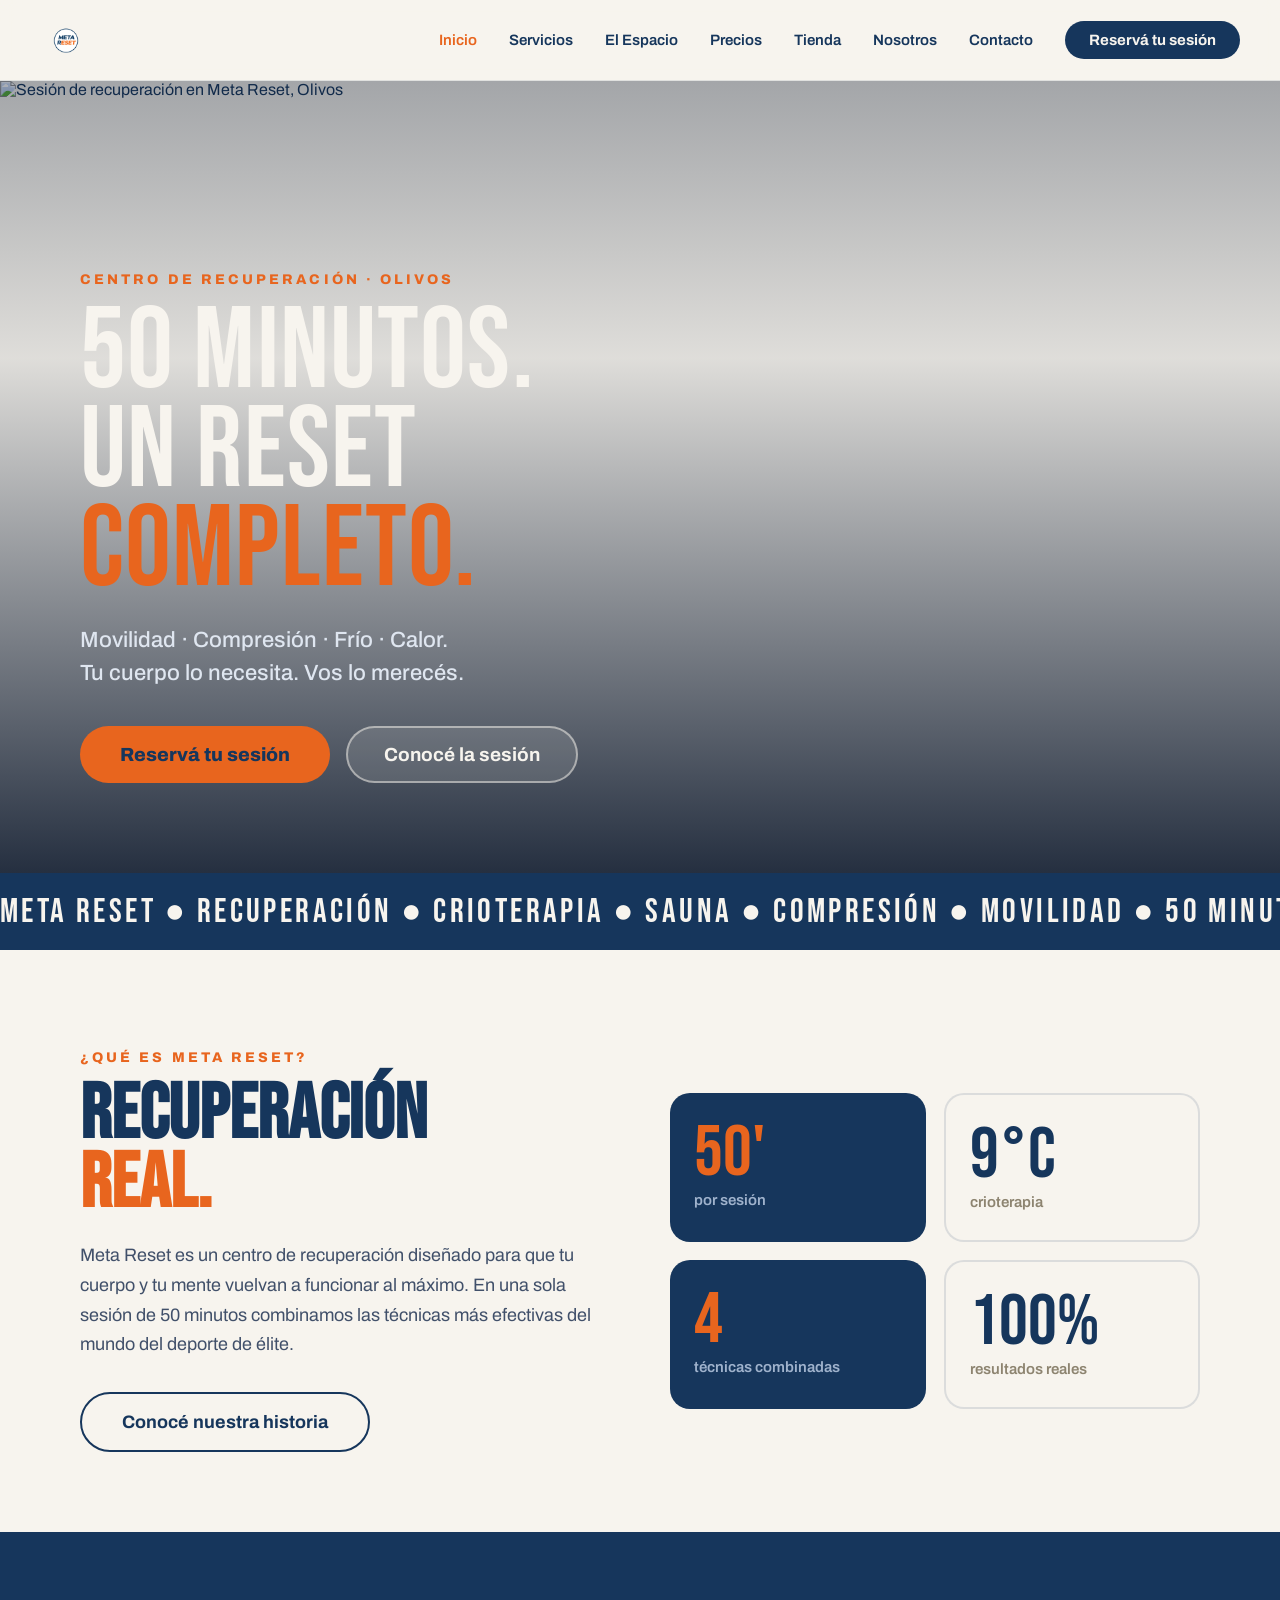
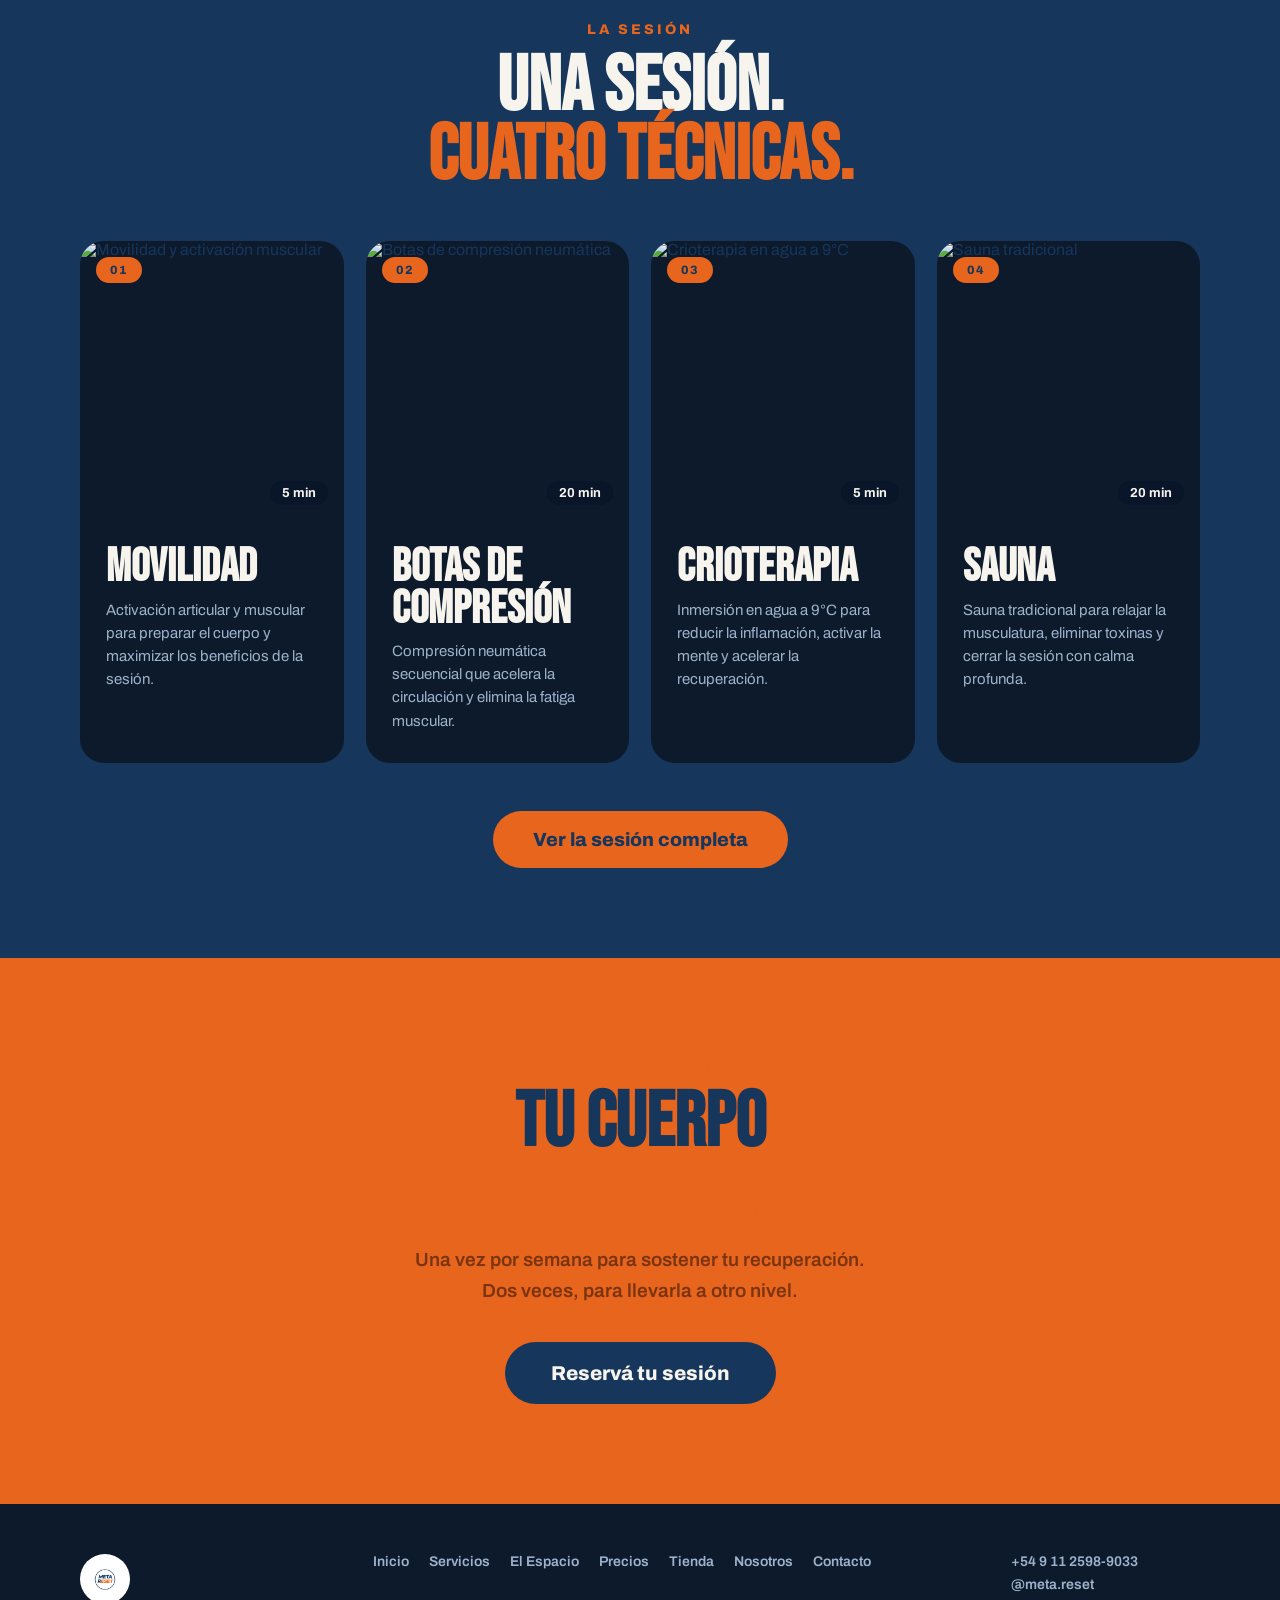
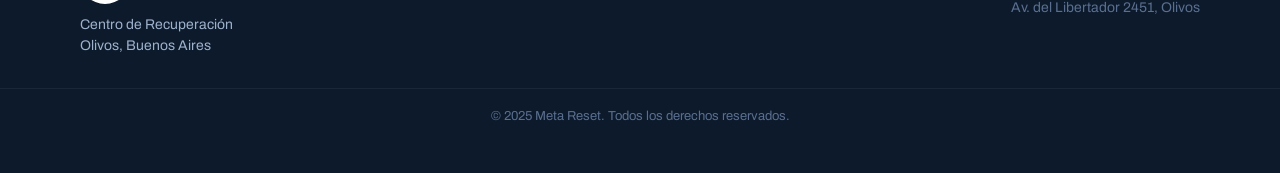
==== commit 84808e12: "Add Tienda page and remove banner from all pages - Add tienda.html with two product categories: supl" ====
--- a/index.html
+++ b/index.html
@@ -12,11 +12,6 @@
 </head>
 <body>
 
-  <!-- BANNER -->
-  <div class="banner">
-    Reservas por WhatsApp&nbsp;&nbsp;|&nbsp;&nbsp;<a href="https://wa.me/5491125989033" target="_blank" rel="noopener">+54 9 11 2598-9033</a>
-  </div>
-
   <!-- NAV -->
   <nav>
     <a href="index.html" class="nav-logo">
@@ -30,6 +25,7 @@
       <a href="servicios.html">Servicios</a>
       <a href="el-espacio.html">El Espacio</a>
       <a href="precios.html">Precios</a>
+      <a href="tienda.html">Tienda</a>
       <a href="nosotros.html">Nosotros</a>
       <a href="contacto.html">Contacto</a>
       <a href="https://wa.me/5491125989033" target="_blank" rel="noopener" class="nav-cta">Reservá tu sesión</a>
@@ -186,6 +182,7 @@
         <a href="servicios.html">Servicios</a>
         <a href="el-espacio.html">El Espacio</a>
         <a href="precios.html">Precios</a>
+        <a href="tienda.html">Tienda</a>
         <a href="nosotros.html">Nosotros</a>
         <a href="contacto.html">Contacto</a>
       </div>
--- a/style.css
+++ b/style.css
@@ -233,6 +233,39 @@
 .footer-contact span { color: #5a6f8f; }
 .footer-copy { text-align: center; font-size: 13px; color: #5a6f8f; margin-top: 32px; padding-top: 20px; border-top: 1px solid rgba(255,255,255,.06); }
 
+/* ── TIENDA ── */
+.store-intro-section { padding: 80px 0 60px; }
+.store-intro-body { font-size: 18px; line-height: 1.65; color: #41506a; max-width: 620px; margin: 22px auto 0; }
+
+.store-category-section { padding: 80px 0; background: #F7F4EE; }
+.store-category-section--dark { background: #16365C; }
+
+.store-category-header { display: grid; grid-template-columns: auto 1fr; gap: 48px; align-items: start; margin-bottom: 48px; }
+.store-category-header--light .section-eyebrow { color: #E8651E; }
+.store-category-label { display: flex; align-items: flex-start; gap: 24px; }
+.category-num { font-family: 'Bebas Neue', sans-serif; font-size: 100px; line-height: .8; color: rgba(22,54,92,.1); }
+.category-num--light { color: rgba(247,244,238,.15); }
+.store-category-desc { font-size: 17px; line-height: 1.65; color: #41506a; max-width: 480px; align-self: center; }
+.store-category-desc--light { color: #9fb2cc; }
+
+.store-products-grid { display: grid; grid-template-columns: repeat(auto-fill, minmax(240px, 1fr)); gap: 20px; }
+.store-product-card { background: #fff; border: 2px solid rgba(22,54,92,.07); border-radius: 20px; padding: 28px 24px; transition: transform .25s, box-shadow .25s; }
+.store-product-card:hover { transform: translateY(-4px); box-shadow: 0 12px 32px rgba(22,54,92,.1); }
+.store-product-card--dark { background: rgba(255,255,255,.05); border-color: rgba(255,255,255,.1); color: #F7F4EE; }
+.store-product-card--dark:hover { box-shadow: 0 12px 32px rgba(0,0,0,.2); }
+.store-product-card--cta { background: #E8651E; border-color: #E8651E; }
+.store-product-card--cta h4, .store-product-card--cta p { color: #16365C; }
+.store-product-card--cta-dark { background: rgba(232,101,30,.15); border-color: #E8651E; }
+.store-product-icon { font-size: 32px; margin-bottom: 14px; }
+.store-product-card h4 { font-family: 'Bebas Neue', sans-serif; font-size: 26px; color: #16365C; margin-bottom: 8px; line-height: 1; }
+.store-product-card--dark h4 { color: #F7F4EE; }
+.store-product-card--cta-dark h4 { color: #E8651E; }
+.store-product-card p { font-size: 14px; line-height: 1.55; color: #5a6678; }
+.store-product-card--dark p { color: #9fb2cc; }
+.store-product-card--cta-dark p { color: #dfe6f0; }
+
+.store-divider { height: 4px; background: linear-gradient(90deg, #E8651E 0%, #16365C 100%); }
+
 /* ── RESPONSIVE ── */
 @media (max-width: 900px) {
   nav { padding: 14px 20px; }
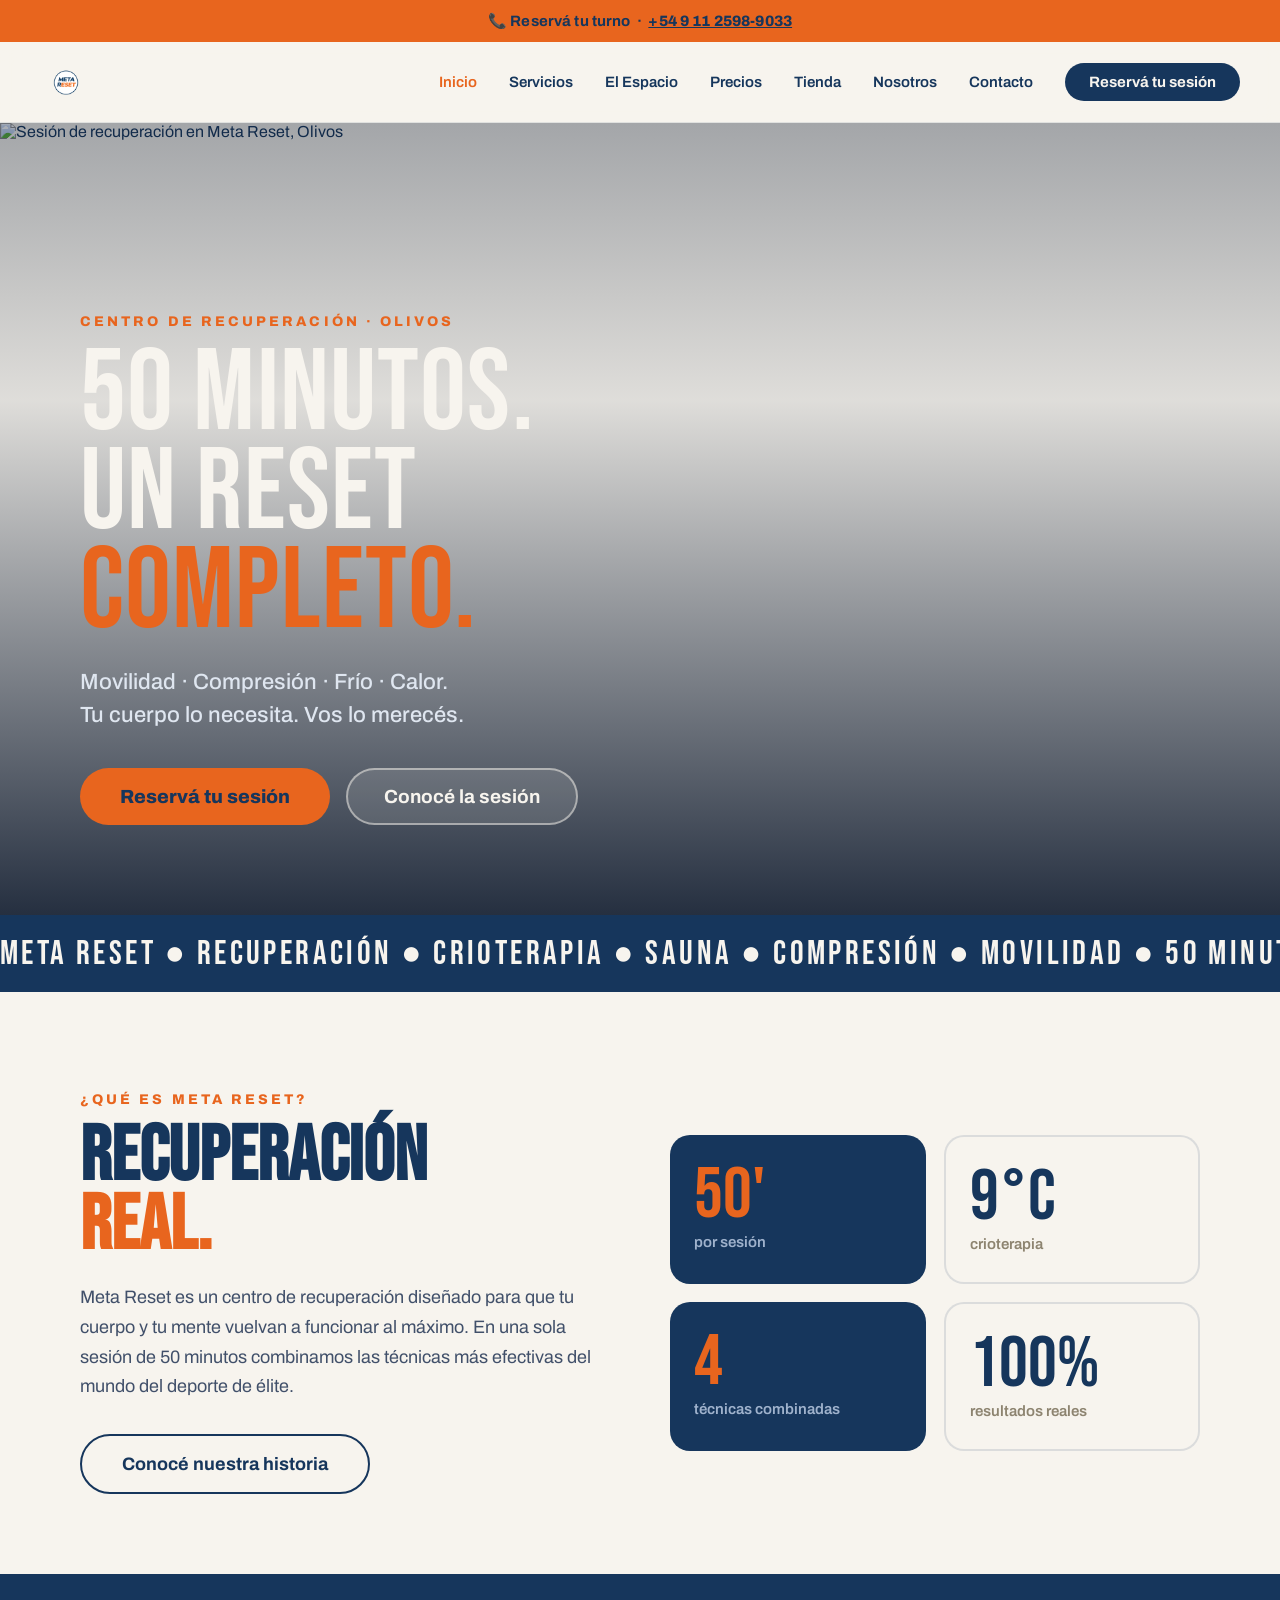
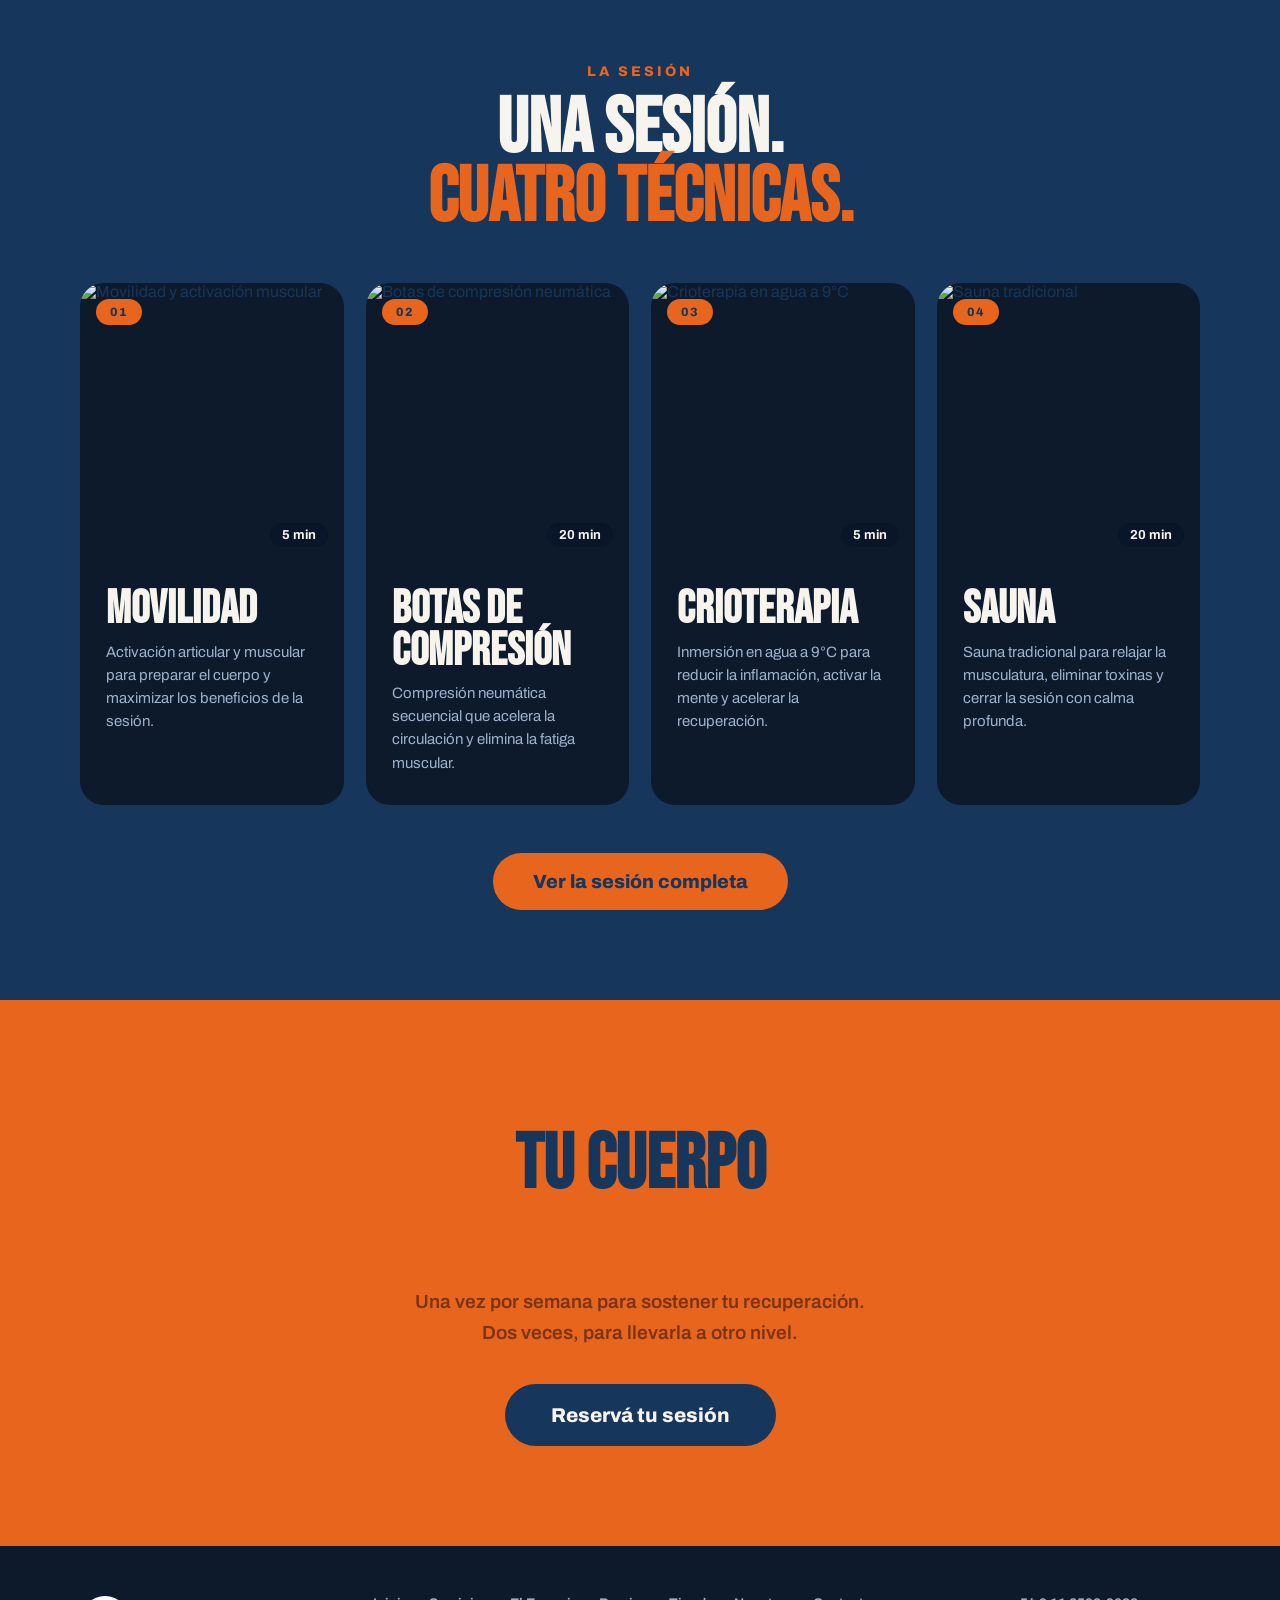
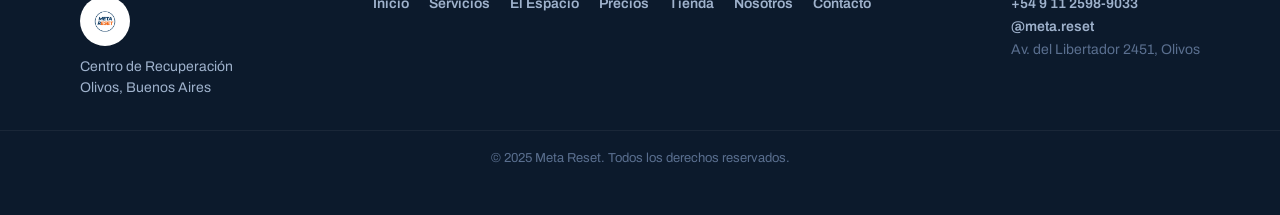
==== commit de41c45f: "Add banner with phone/CTA and link PDF catalogs in store page - Restore banner on all 7 pages: "Rese" ====
--- a/index.html
+++ b/index.html
@@ -11,6 +11,11 @@
   <link rel="stylesheet" href="style.css">
 </head>
 <body>
+
+  <!-- BANNER -->
+  <div class="banner">
+    📞 Reservá tu turno&nbsp;&nbsp;·&nbsp;&nbsp;<a href="https://wa.me/5491125989033" target="_blank" rel="noopener">+54 9 11 2598-9033</a>
+  </div>
 
   <!-- NAV -->
   <nav>
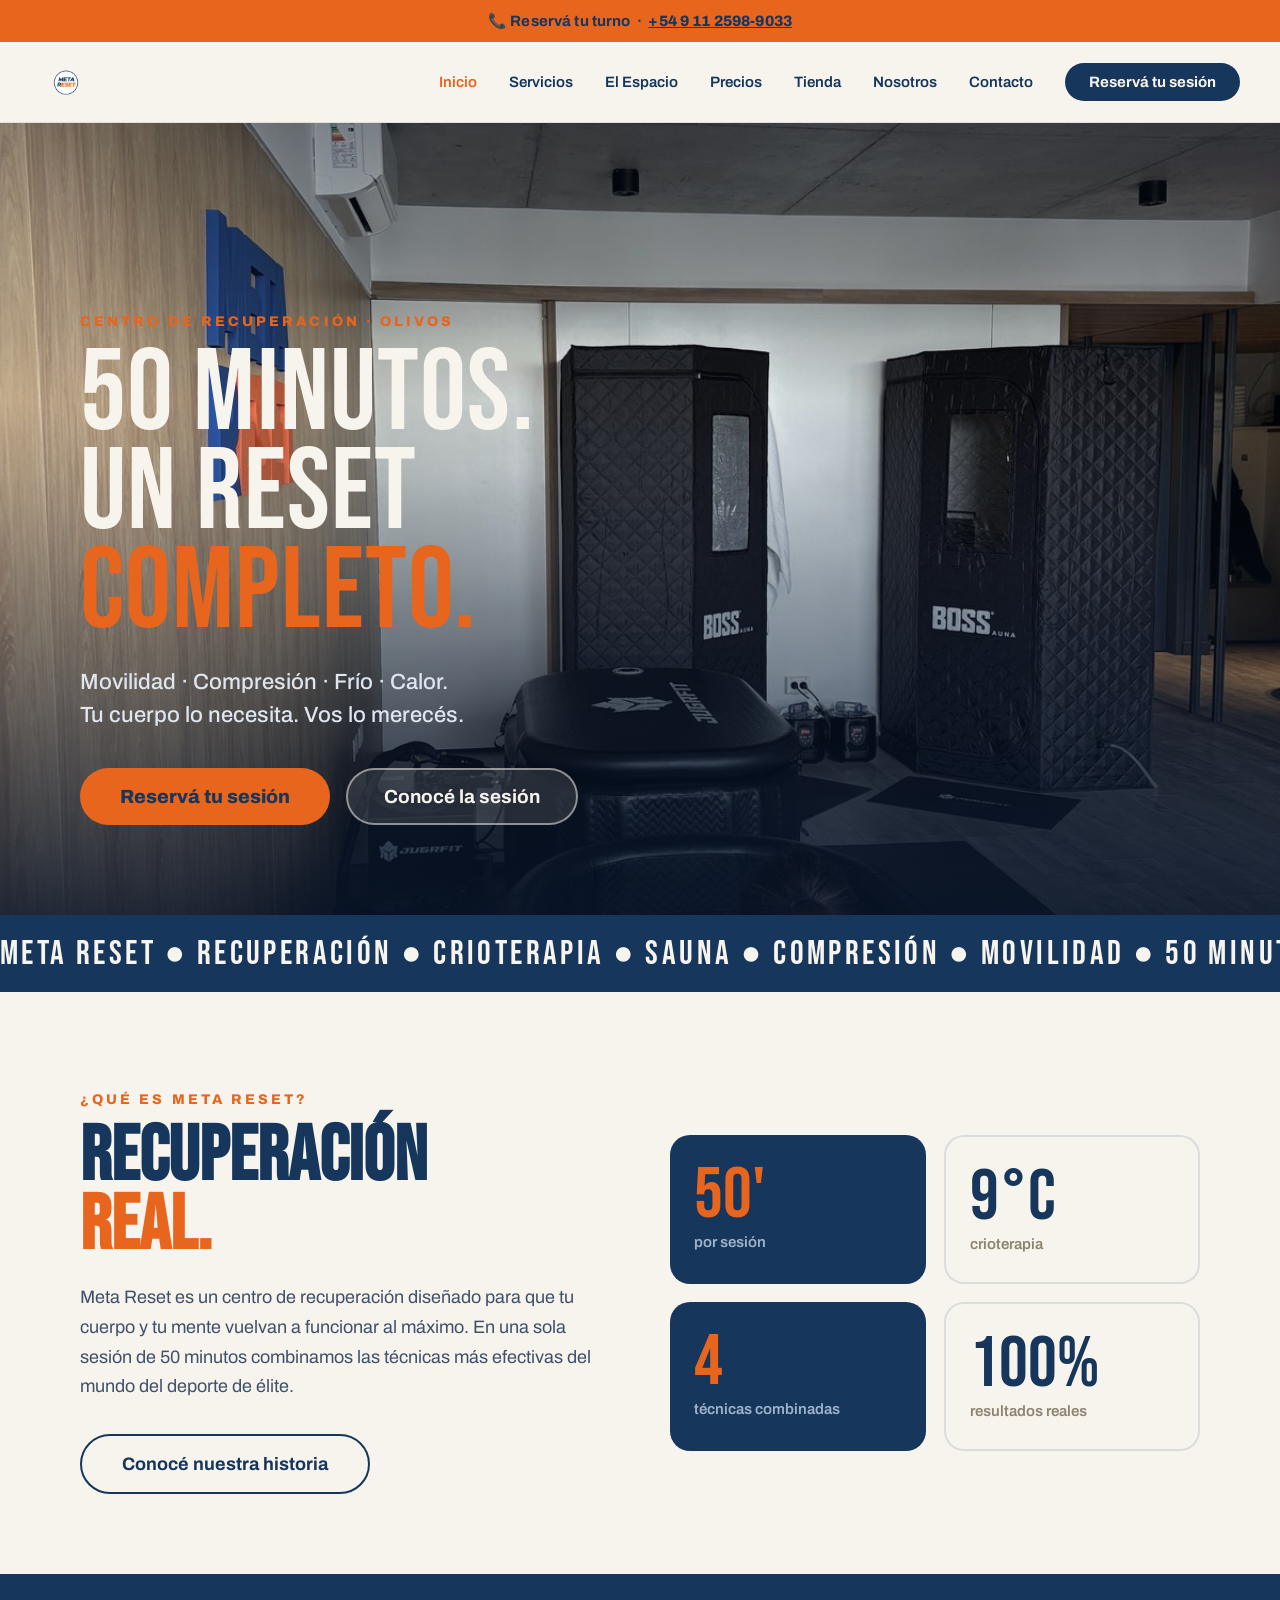
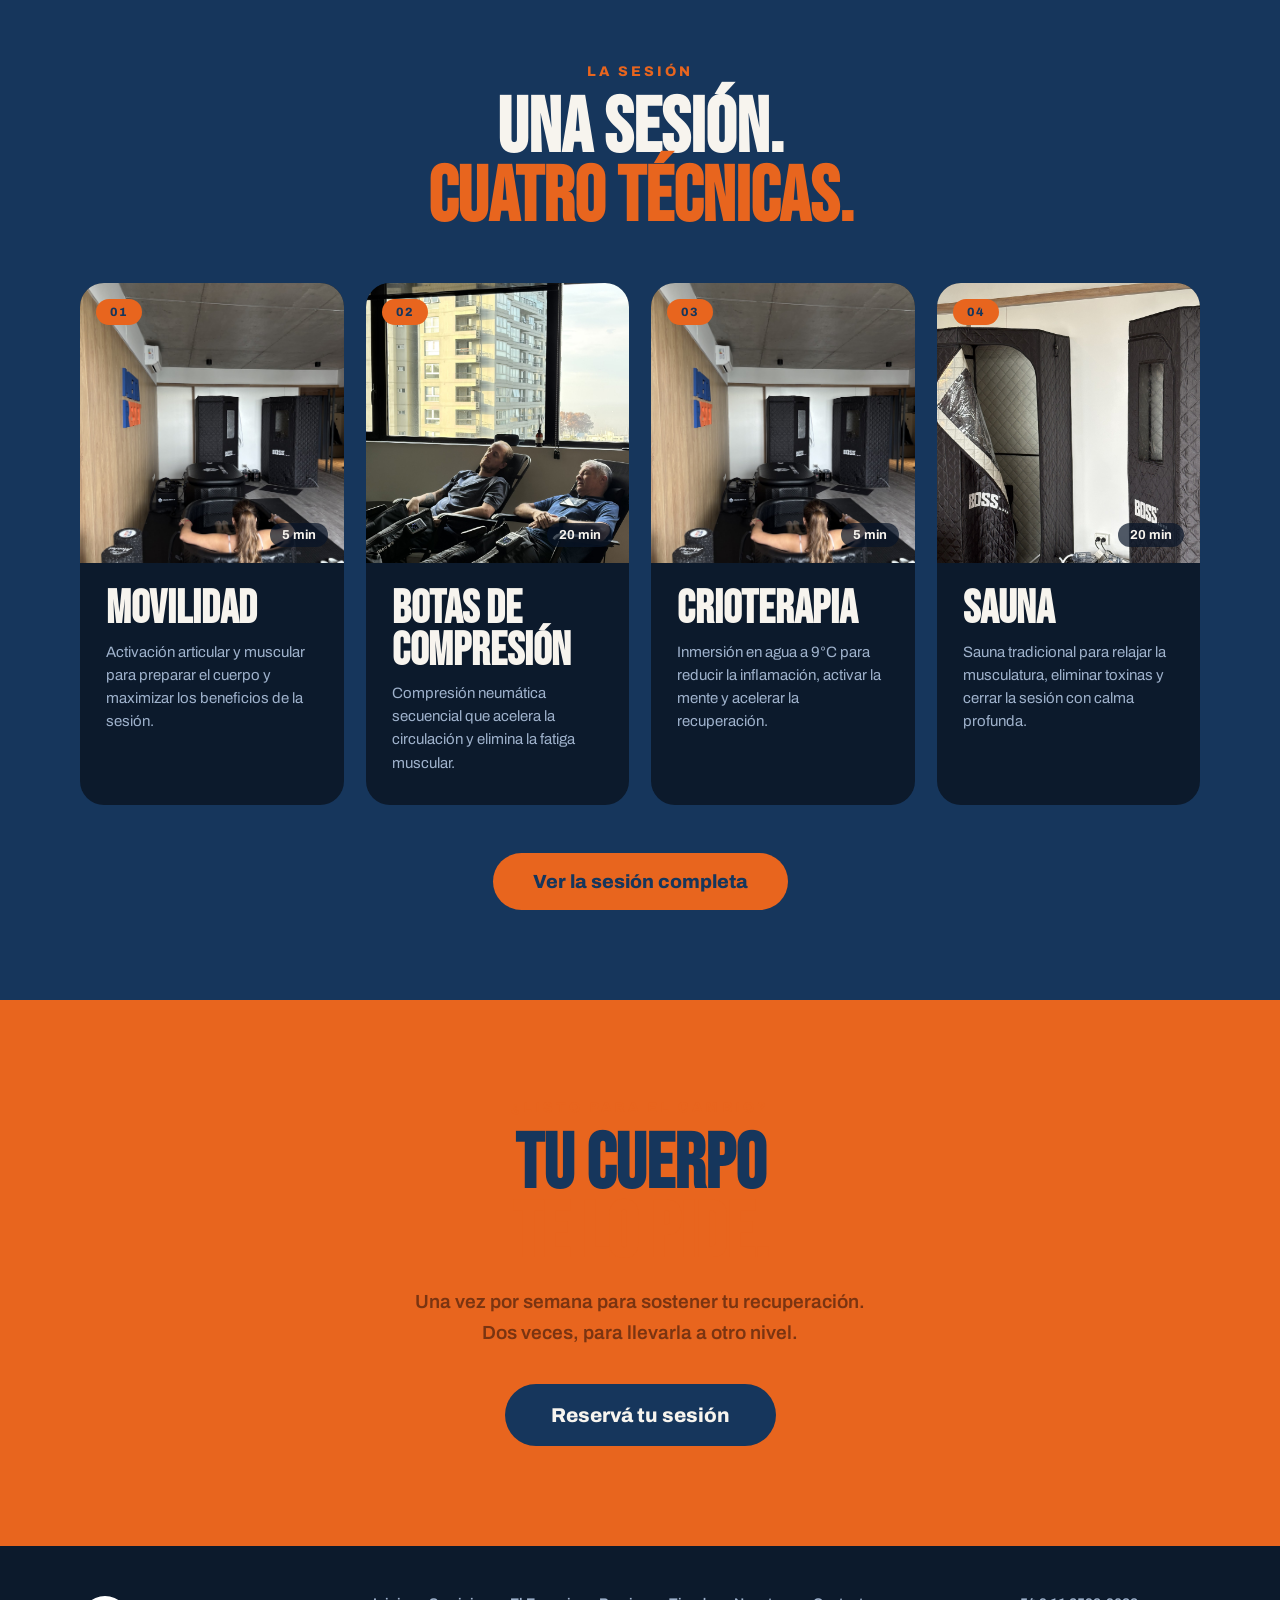
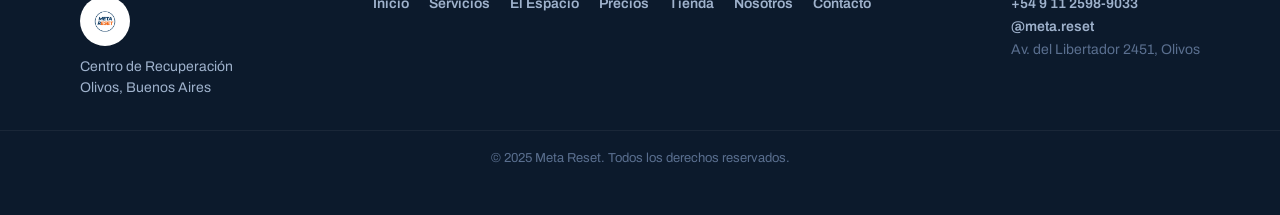
==== commit 90e76a18: "Replace placeholder images with real Meta Reset photos - hero-espacio.jpg: full space overview with " ====
--- a/index.html
+++ b/index.html
@@ -40,7 +40,7 @@
   <!-- HERO -->
   <section class="hero">
     <div class="hero-img-wrap">
-      <img src="assets/felipe-hero.jpg" alt="Sesión de recuperación en Meta Reset, Olivos" class="hero-img">
+      <img src="assets/hero-espacio.jpg" alt="El espacio Meta Reset — tina de crioterapia, saunas y logo en Olivos" class="hero-img">
     </div>
     <div class="hero-overlay"></div>
     <div class="hero-content">
@@ -116,7 +116,7 @@
       <div class="services-cards">
         <div class="service-card">
           <div class="service-card-img-wrap">
-            <img src="assets/espacio-4.jpg" alt="Movilidad y activación muscular" loading="lazy">
+            <img src="assets/hero-espacio.jpg" alt="Espacio Meta Reset — área de movilidad y equipamiento" loading="lazy">
             <span class="card-badge">01</span>
             <span class="card-duration">5 min</span>
           </div>
@@ -127,7 +127,7 @@
         </div>
         <div class="service-card">
           <div class="service-card-img-wrap">
-            <img src="assets/espacio-4.jpg" alt="Botas de compresión neumática" loading="lazy">
+            <img src="assets/botas-compresion.jpg" alt="Sesión de botas de compresión neumática en Meta Reset" loading="lazy">
             <span class="card-badge">02</span>
             <span class="card-duration">20 min</span>
           </div>
@@ -138,7 +138,7 @@
         </div>
         <div class="service-card">
           <div class="service-card-img-wrap">
-            <img src="assets/espacio-1.jpg" alt="Crioterapia en agua a 9°C" loading="lazy">
+            <img src="assets/hero-espacio.jpg" alt="Crioterapia — tina de agua fría a 9°C en Meta Reset" loading="lazy">
             <span class="card-badge">03</span>
             <span class="card-duration">5 min</span>
           </div>
@@ -149,7 +149,7 @@
         </div>
         <div class="service-card">
           <div class="service-card-img-wrap">
-            <img src="assets/espacio-2.jpg" alt="Sauna tradicional" loading="lazy">
+            <img src="assets/sauna-cabinas.jpg" alt="Dos cabinas de sauna BOSS en Meta Reset Olivos" loading="lazy">
             <span class="card-badge">04</span>
             <span class="card-duration">20 min</span>
           </div>
--- a/style.css
+++ b/style.css
@@ -102,7 +102,7 @@
 /* ── HERO (home) ── */
 .hero { position: relative; min-height: 88vh; display: flex; align-items: flex-end; overflow: hidden; }
 .hero-img-wrap { position: absolute; inset: 0; }
-.hero-img { width: 100%; height: 100%; object-fit: cover; object-position: center 30%; }
+.hero-img { width: 100%; height: 100%; object-fit: cover; object-position: center 45%; }
 .hero-overlay { position: absolute; inset: 0; background: linear-gradient(180deg, rgba(8,20,40,.35) 0%, rgba(8,20,40,.1) 35%, rgba(8,20,40,.88) 100%); }
 .hero-content { position: relative; z-index: 2; padding: 0 40px 90px; max-width: 1200px; margin: 0 auto; width: 100%; }
 .hero-h1 { font-family: 'Bebas Neue', sans-serif; font-size: clamp(64px, 9vw, 150px); line-height: .86; color: #F7F4EE; font-weight: 400; letter-spacing: .01em; }
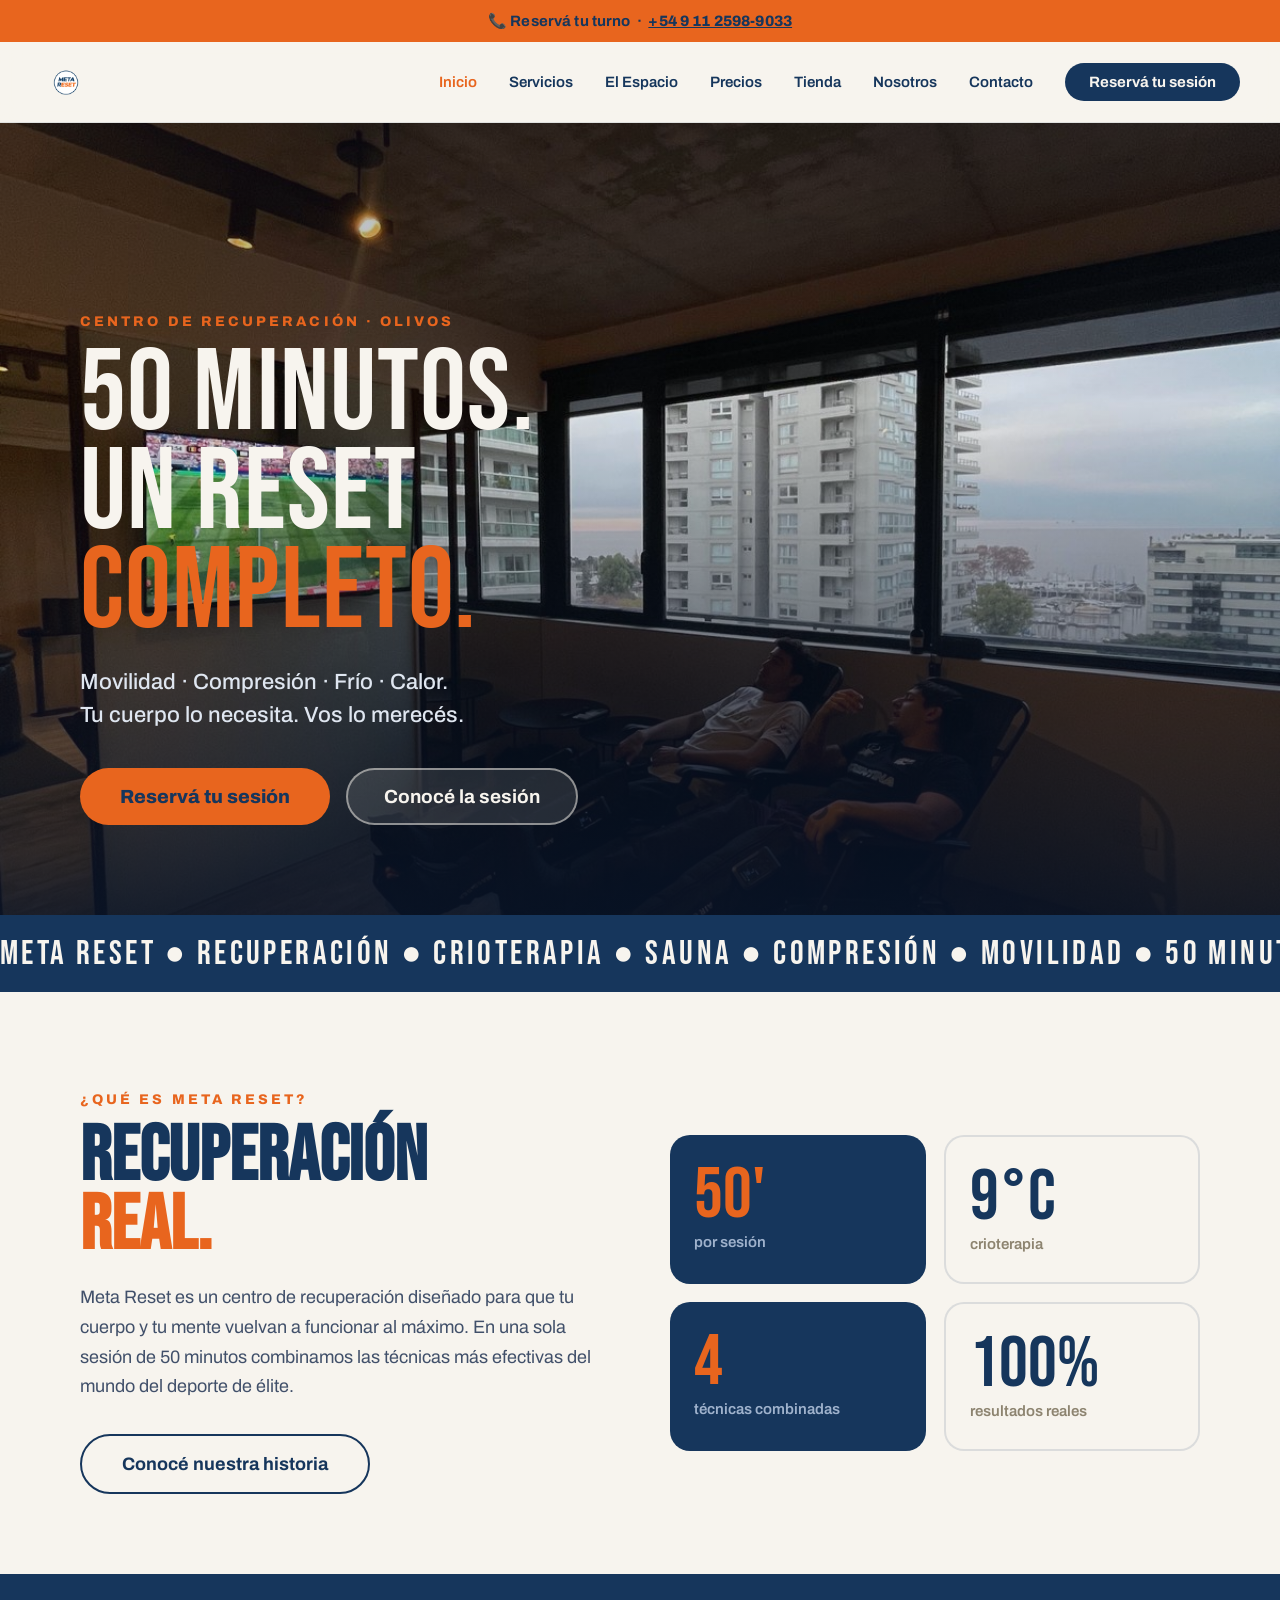
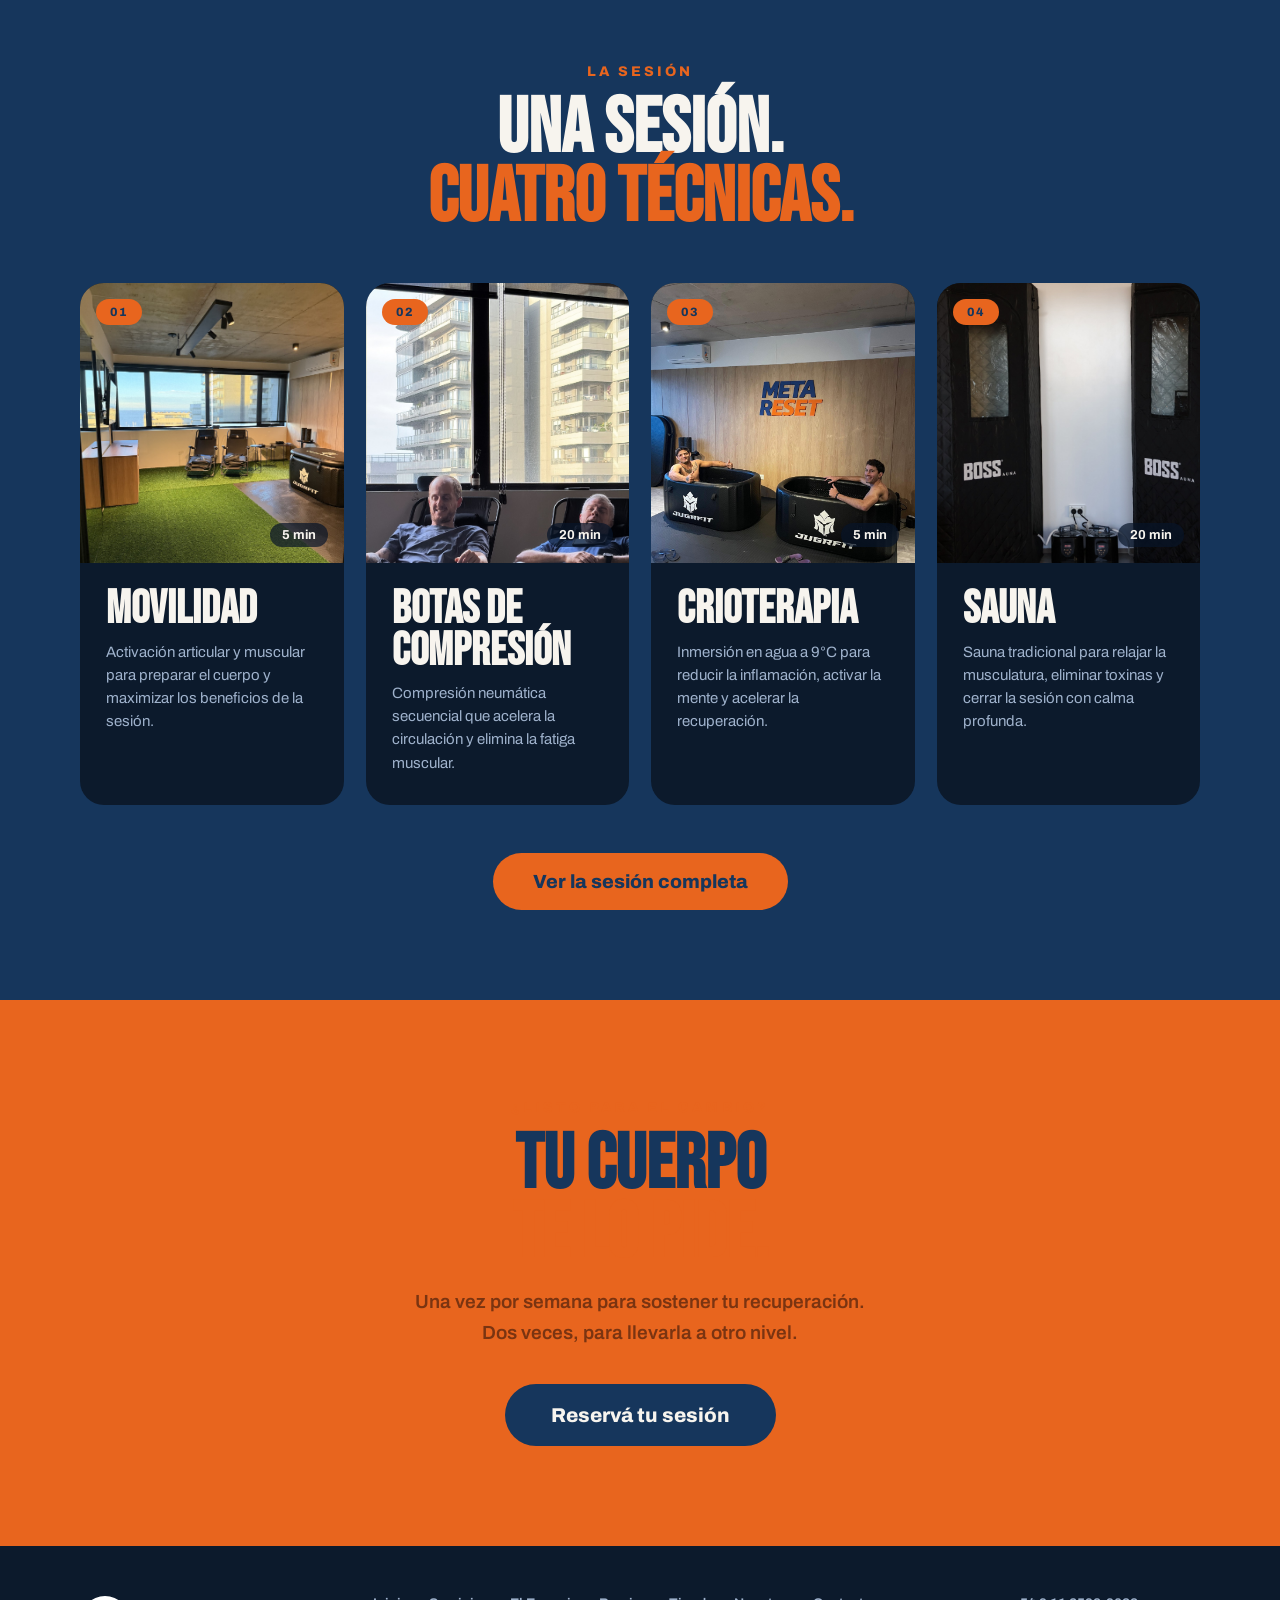
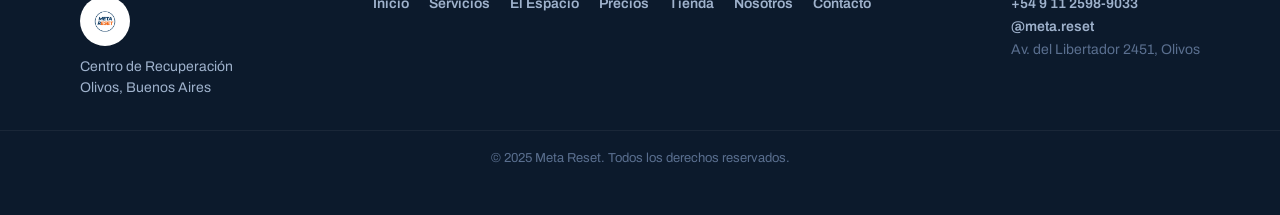
==== commit ef01c0d9: "Update all HTML pages with real photos and remove raw source images - Fix servicios.html: crioterapi" ====
--- a/index.html
+++ b/index.html
@@ -40,7 +40,7 @@
   <!-- HERO -->
   <section class="hero">
     <div class="hero-img-wrap">
-      <img src="assets/hero-espacio.jpg" alt="El espacio Meta Reset — tina de crioterapia, saunas y logo en Olivos" class="hero-img">
+      <img src="assets/hero-home.jpg" alt="Sesión de botas de compresión en Meta Reset, vista al río desde Olivos" class="hero-img">
     </div>
     <div class="hero-overlay"></div>
     <div class="hero-content">
@@ -116,7 +116,7 @@
       <div class="services-cards">
         <div class="service-card">
           <div class="service-card-img-wrap">
-            <img src="assets/hero-espacio.jpg" alt="Espacio Meta Reset — área de movilidad y equipamiento" loading="lazy">
+            <img src="assets/espacio-general.jpg" alt="Espacio Meta Reset — sala de recuperación con equipamiento" loading="lazy">
             <span class="card-badge">01</span>
             <span class="card-duration">5 min</span>
           </div>
@@ -127,7 +127,7 @@
         </div>
         <div class="service-card">
           <div class="service-card-img-wrap">
-            <img src="assets/botas-compresion.jpg" alt="Sesión de botas de compresión neumática en Meta Reset" loading="lazy">
+            <img src="assets/botas-sesion.jpg" alt="Sesión de botas de compresión neumática en Meta Reset" loading="lazy">
             <span class="card-badge">02</span>
             <span class="card-duration">20 min</span>
           </div>
@@ -138,7 +138,7 @@
         </div>
         <div class="service-card">
           <div class="service-card-img-wrap">
-            <img src="assets/hero-espacio.jpg" alt="Crioterapia — tina de agua fría a 9°C en Meta Reset" loading="lazy">
+            <img src="assets/crio-sesion.jpg" alt="Crioterapia — dos personas en tinas de agua fría a 9°C en Meta Reset" loading="lazy">
             <span class="card-badge">03</span>
             <span class="card-duration">5 min</span>
           </div>
@@ -149,7 +149,7 @@
         </div>
         <div class="service-card">
           <div class="service-card-img-wrap">
-            <img src="assets/sauna-cabinas.jpg" alt="Dos cabinas de sauna BOSS en Meta Reset Olivos" loading="lazy">
+            <img src="assets/sauna-boss.jpg" alt="Dos cabinas de sauna BOSS en Meta Reset Olivos" loading="lazy">
             <span class="card-badge">04</span>
             <span class="card-duration">20 min</span>
           </div>
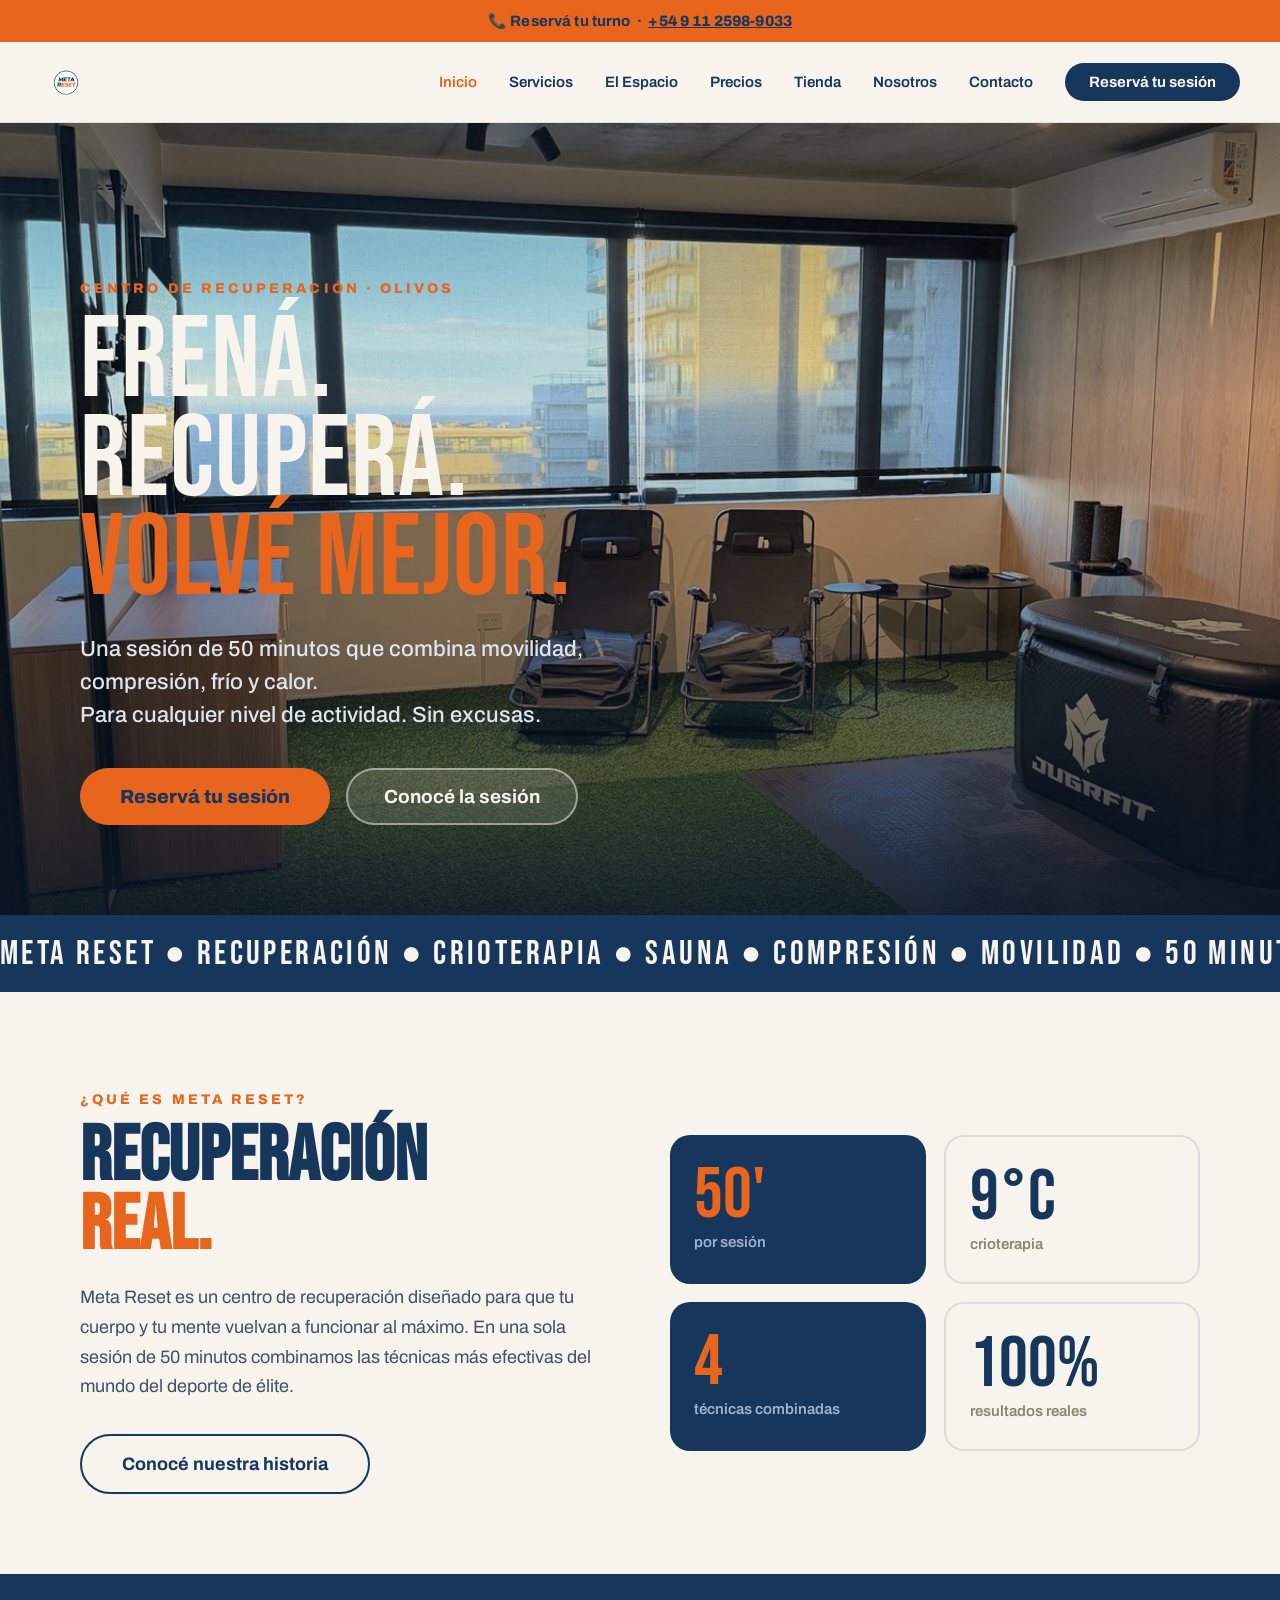
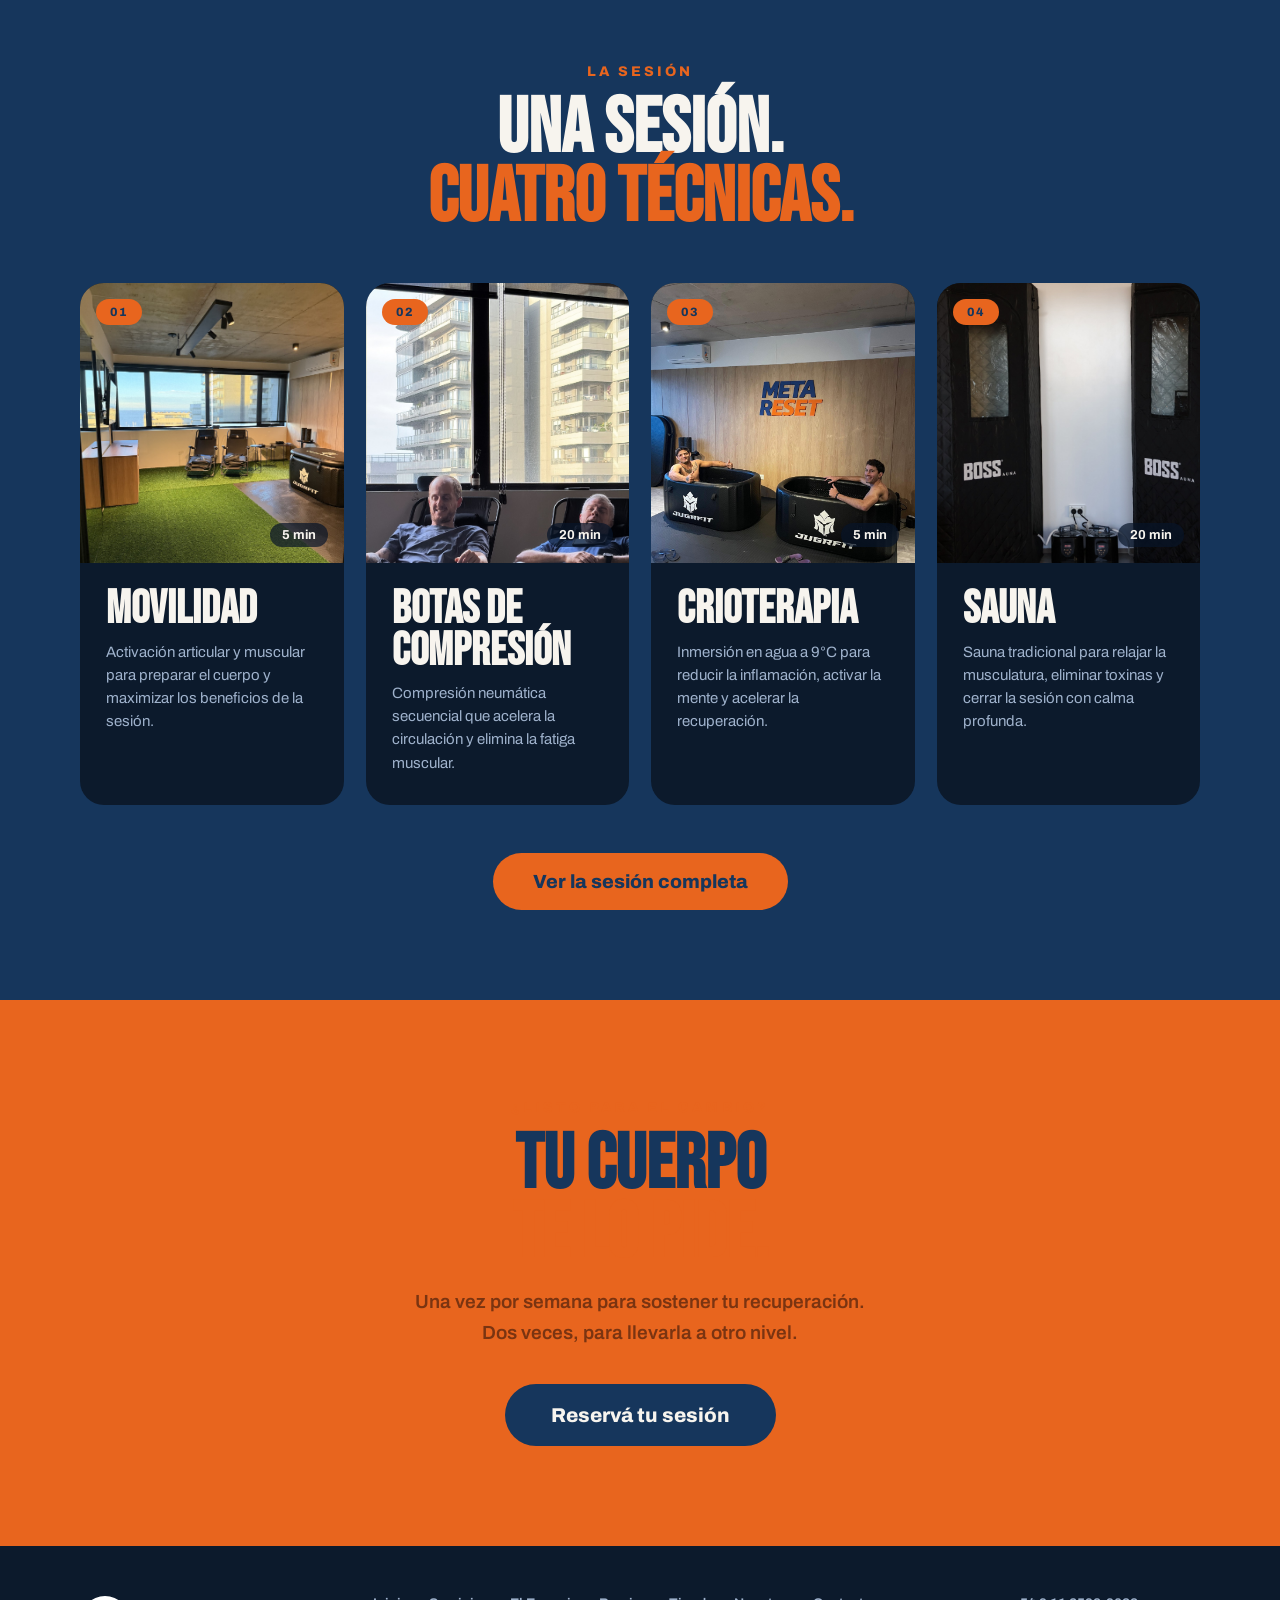
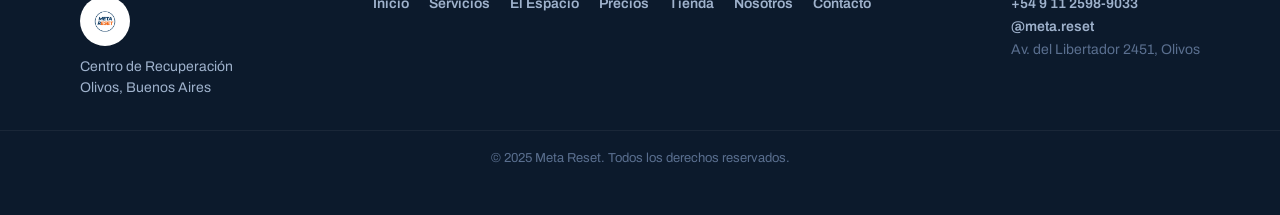
==== commit 94f0b26e: "Refresh hero, copy and page headers across all pages - index.html: hero now uses espacio-general.jpg" ====
--- a/index.html
+++ b/index.html
@@ -40,13 +40,13 @@
   <!-- HERO -->
   <section class="hero">
     <div class="hero-img-wrap">
-      <img src="assets/hero-home.jpg" alt="Sesión de botas de compresión en Meta Reset, vista al río desde Olivos" class="hero-img">
+      <img src="assets/espacio-general.jpg" alt="Vista del espacio Meta Reset en Olivos — área de recuperación con luz natural" class="hero-img">
     </div>
     <div class="hero-overlay"></div>
     <div class="hero-content">
       <p class="section-eyebrow" style="color:#E8651E;">Centro de Recuperación · Olivos</p>
-      <h1 class="hero-h1">50 MINUTOS.<br>UN RESET<br><span>COMPLETO.</span></h1>
-      <p class="hero-sub">Movilidad · Compresión · Frío · Calor.<br>Tu cuerpo lo necesita. Vos lo merecés.</p>
+      <h1 class="hero-h1">FRENÁ.<br>RECUPERÁ.<br><span>VOLVÉ MEJOR.</span></h1>
+      <p class="hero-sub">Una sesión de 50 minutos que combina movilidad, compresión, frío y calor.<br>Para cualquier nivel de actividad. Sin excusas.</p>
       <div class="hero-btns">
         <a href="https://wa.me/5491125989033" target="_blank" rel="noopener" class="btn-primary">Reservá tu sesión</a>
         <a href="servicios.html" class="btn-ghost">Conocé la sesión</a>
